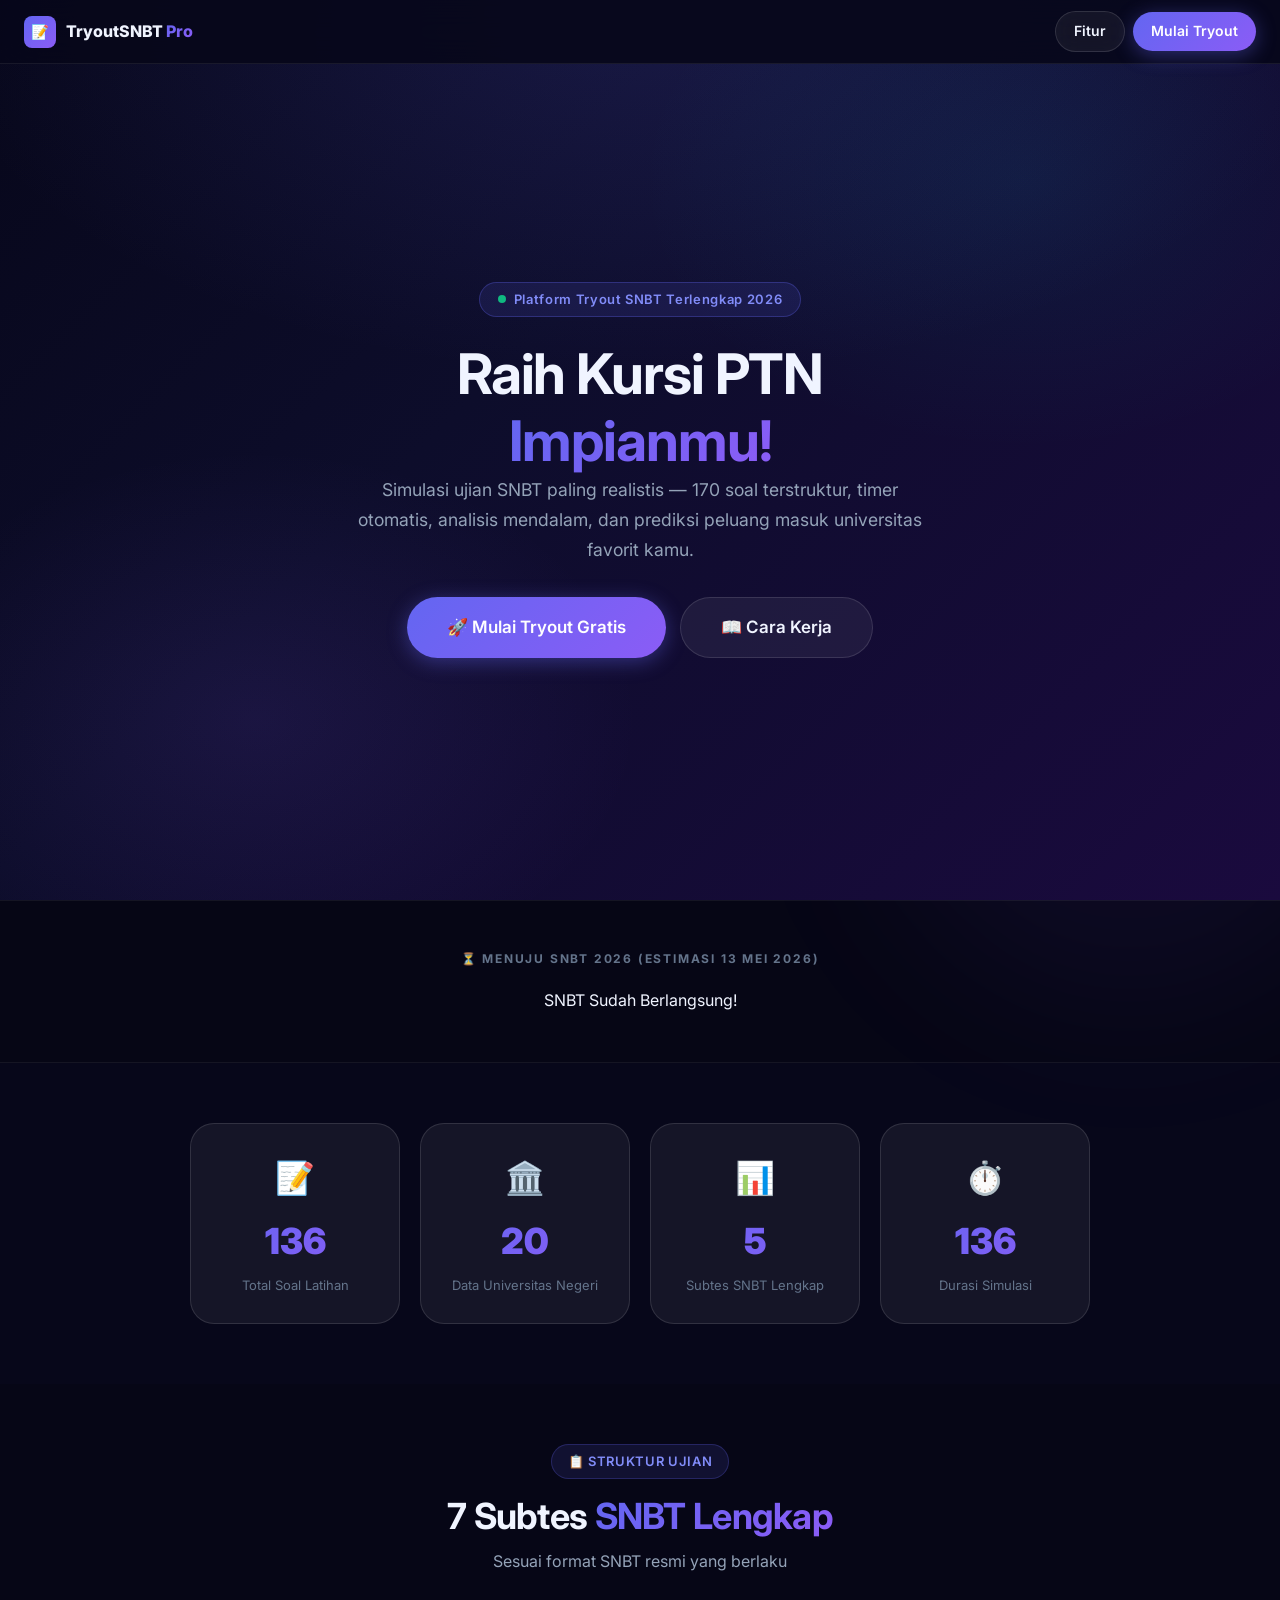
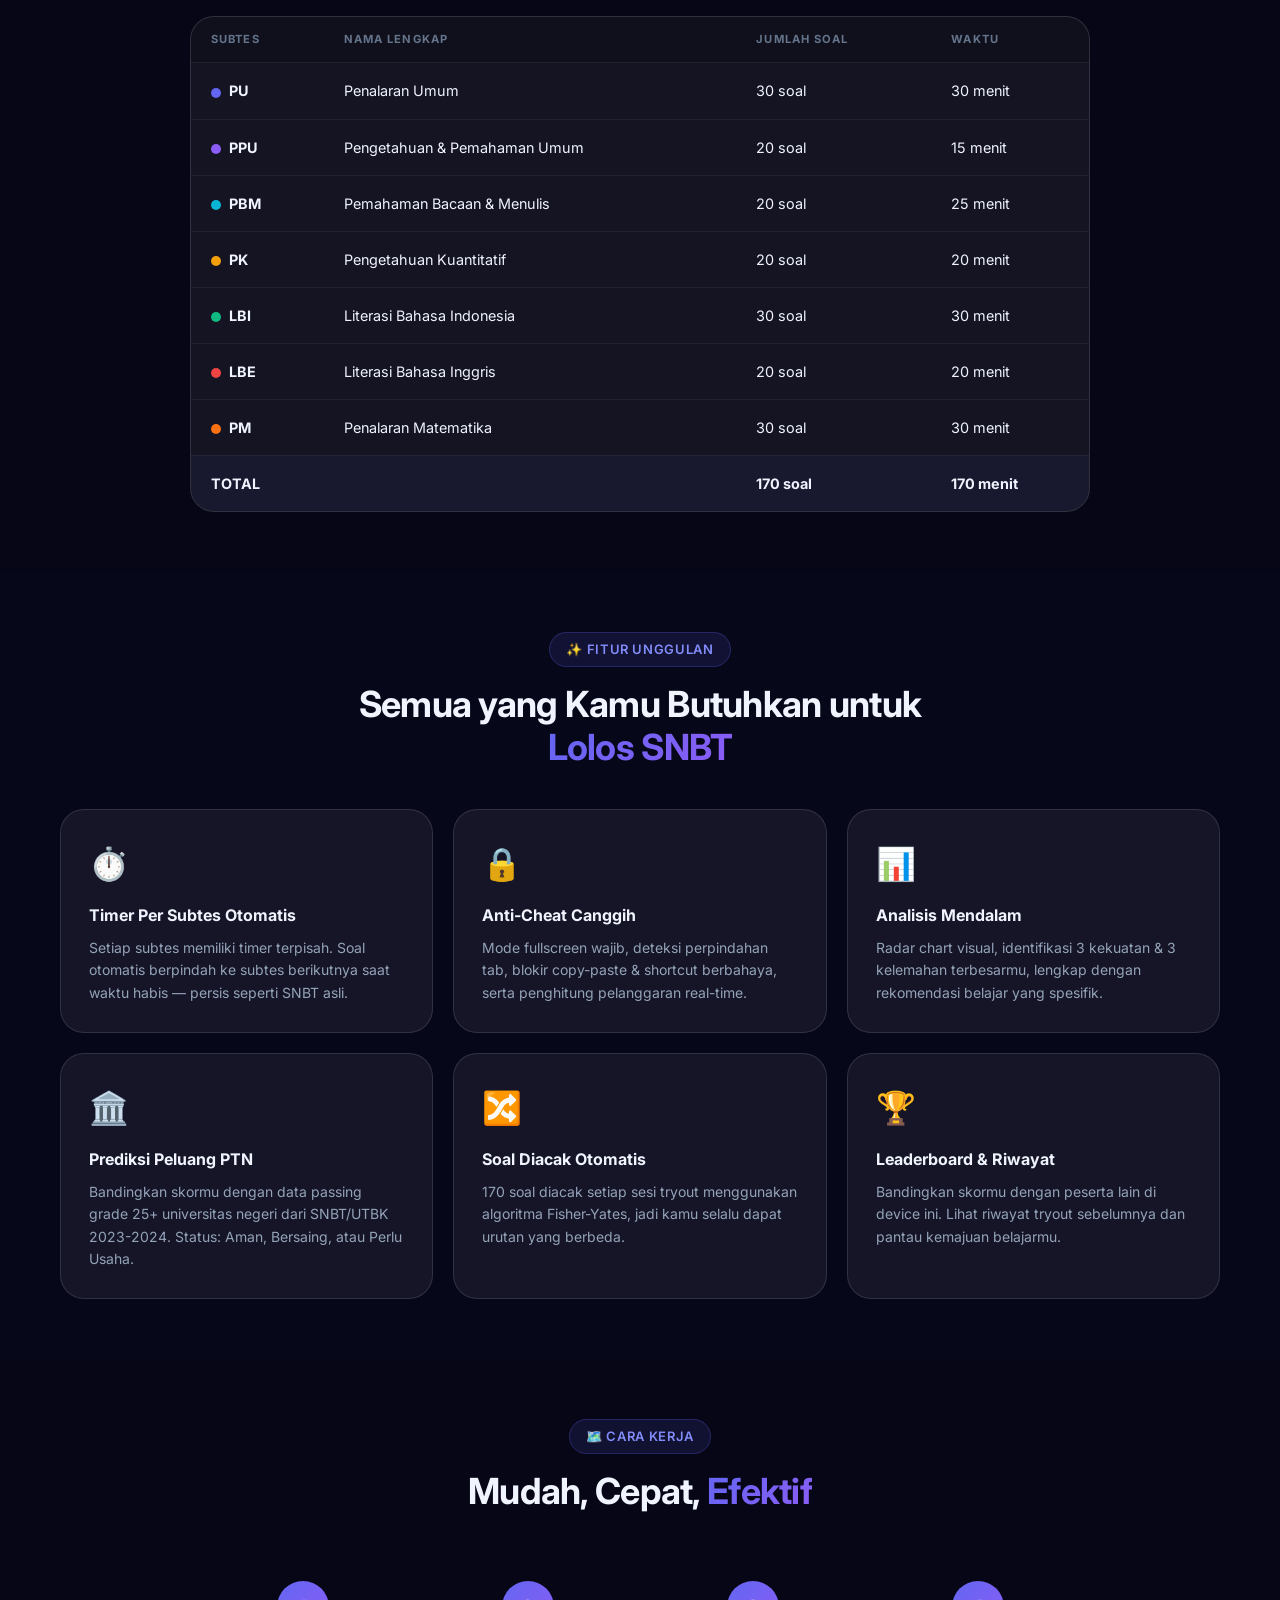
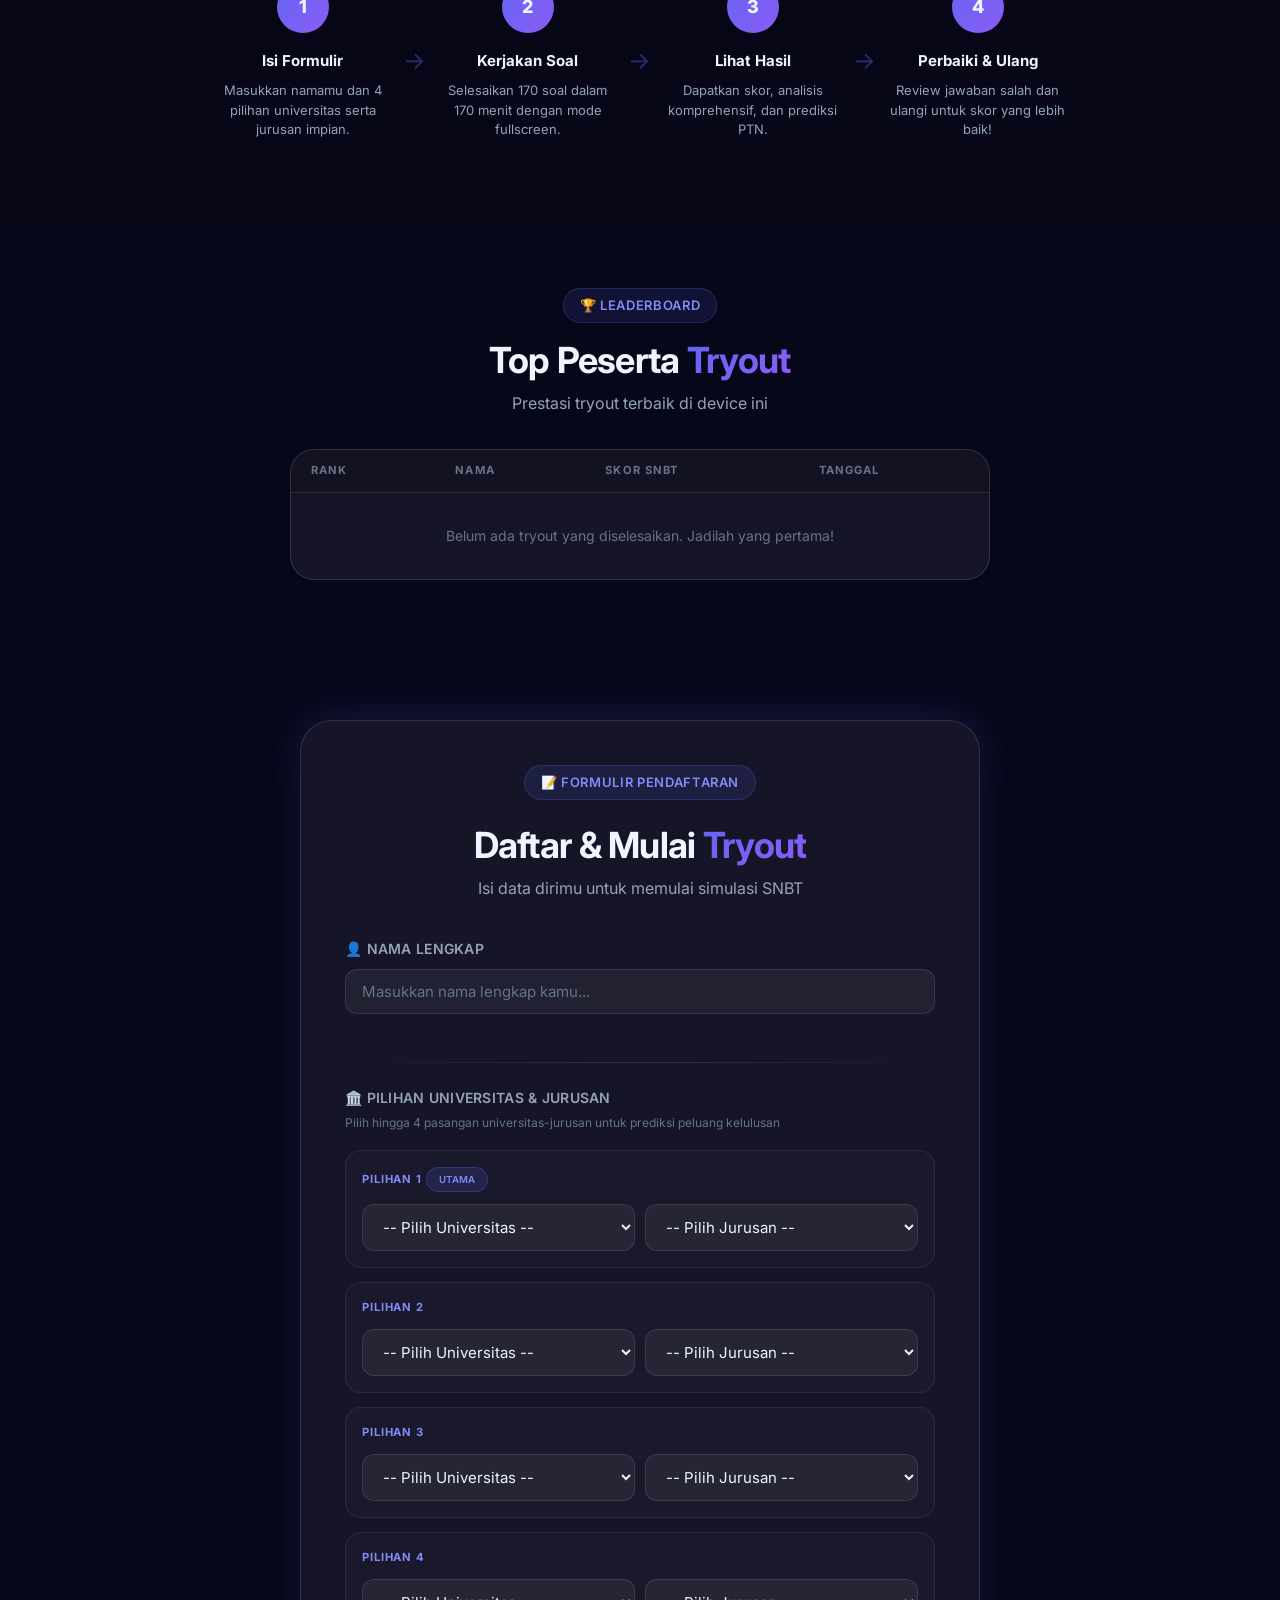
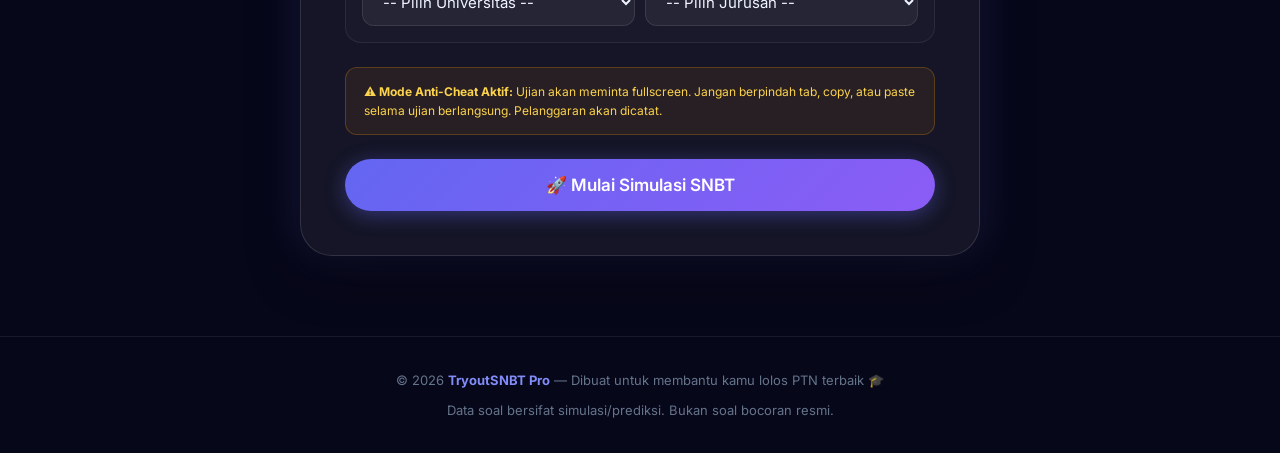
==== exam.html @ 5f1a8133 "tryout snbt lokal" ====
<!DOCTYPE html>
<html lang="id">
<head>
  <meta charset="UTF-8">
  <meta name="viewport" content="width=device-width, initial-scale=1.0">
  <title>Ujian Berlangsung — TryoutSNBT Pro</title>
  <link rel="stylesheet" href="css/style.css">
  <link rel="stylesheet" href="css/exam.css">
</head>
<body class="exam-body">

<!-- Toast -->
<div id="toast-container"></div>

<!-- Anti-Cheat Overlay -->
<div class="anticheat-overlay" id="anticheat-overlay" style="display:none;">
  <div class="anticheat-icon">🚨</div>
  <div class="anticheat-title">PERINGATAN SERIUS!</div>
  <div class="anticheat-message">
    Sistem mendeteksi <strong>pelanggaran</strong> berulang selama ujian berlangsung.<br>
    Jangan berpindah tab, keluar fullscreen, atau melakukan aktivitas mencurigakan!
  </div>
  <div class="violation-count-display" id="violation-num">0</div>
  <div style="color:var(--text-muted);font-size:0.875rem;">Pelanggaran tercatat</div>
  <button class="btn btn-danger" onclick="dismissWarning()">Saya Mengerti</button>
</div>

<!-- Finish Exam Modal -->
<div class="modal-overlay" id="finish-modal">
  <div class="modal">
    <div class="modal-header">
      <div style="font-size:3rem;margin-bottom:12px;">📋</div>
      <div class="modal-title">Konfirmasi Selesai Ujian</div>
      <p style="color:var(--text-secondary);font-size:0.9rem;">Apakah kamu yakin ingin menyelesaikan ujian ini?</p>
    </div>
    <div class="confirm-stats">
      <div class="stat-pill green">
        <div class="stat-pill-num" id="confirm-answered">0</div>
        <div class="stat-pill-label">Dijawab</div>
      </div>
      <div class="stat-pill yellow">
        <div class="stat-pill-num" id="confirm-flagged">0</div>
        <div class="stat-pill-label">Ragu-ragu</div>
      </div>
      <div class="stat-pill gray">
        <div class="stat-pill-num" id="confirm-unanswered">0</div>
        <div class="stat-pill-label">Kosong</div>
      </div>
    </div>
    <div style="padding:12px;background:rgba(245,158,11,0.08);border:1px solid rgba(245,158,11,0.2);border-radius:10px;font-size:0.8125rem;color:#fcd34d;text-align:center;margin-bottom:24px;">
      ⚠️ Soal yang belum dijawab akan dianggap salah. Pastikan kamu sudah memeriksa semua jawaban.
    </div>
    <div class="modal-footer" style="justify-content:center;gap:14px;">
      <button class="btn btn-secondary" onclick="closeFinishModal()">↩ Kembali ke Ujian</button>
      <button class="btn btn-success btn-lg" onclick="finishExam()">✅ Selesaikan Ujian</button>
    </div>
  </div>
</div>

<!-- ===== EXAM WRAPPER ===== -->
<div class="exam-wrapper">

  <!-- ===== HEADER ===== -->
  <header class="exam-header">
    <div class="exam-logo">
      <div class="logo-icon">📝</div>
      <span>SNBT Pro</span>
    </div>
    <div class="exam-divider-v"></div>
    <div class="exam-subtest-badge" id="current-subtest-badge">Memuat...</div>

    <div class="exam-participant-info">
      <span>👤</span>
      <span class="exam-participant-name" id="participant-name">Loading...</span>
    </div>

    <!-- Violations -->
    <div class="violation-badge" id="violation-badge" style="display:none;">
      🚨 Pelanggaran: <span id="violation-count">0</span>
    </div>

    <!-- Timers -->
    <div class="exam-timers">
      <div class="timer-box subtest-timer">
        <div class="timer-label">⏱ Subtes</div>
        <div class="timer-value" id="subtest-timer">--:--</div>
      </div>
      <div class="timer-box">
        <div class="timer-label">🌐 Total</div>
        <div class="timer-value" id="global-timer">--:--:--</div>
      </div>
    </div>
  </header>

  <!-- ===== SIDEBAR ===== -->
  <aside class="exam-sidebar">
    <!-- Subtest Navigation -->
    <div class="sidebar-section-title">Subtes</div>
    <div id="subtest-nav"></div>

    <div class="divider" style="margin:8px 0;"></div>

    <!-- Question Grid -->
    <div class="sidebar-section-title">Navigasi Soal</div>
    <div class="question-grid" id="question-grid"></div>

    <div class="divider" style="margin:8px 0;"></div>

    <!-- Legend -->
    <div class="sidebar-section-title">Keterangan</div>
    <div class="sidebar-legend">
      <div class="legend-item"><div class="legend-dot active"></div> Soal Aktif</div>
      <div class="legend-item"><div class="legend-dot answered"></div> Sudah Dijawab</div>
      <div class="legend-item"><div class="legend-dot flagged"></div> Ragu-ragu</div>
      <div class="legend-item"><div class="legend-dot unanswered"></div> Belum Dijawab</div>
    </div>

    <!-- Overall Progress -->
    <div class="sidebar-progress">
      <div class="sidebar-progress-label">
        <span>Progress</span>
        <span id="sidebar-progress-text">0%</span>
      </div>
      <div class="progress">
        <div class="progress-bar" id="sidebar-progress-bar" style="width:0%"></div>
      </div>
    </div>
  </aside>

  <!-- ===== MAIN CONTENT ===== -->
  <main class="exam-main" id="exam-main">
    <div class="exam-loading">
      <div class="loading-spinner"></div>
      <p style="color:var(--text-muted);">Memuat soal ujian...</p>
    </div>
  </main>

  <!-- ===== FOOTER ===== -->
  <footer class="exam-footer">
    <div class="footer-nav">
      <button class="btn btn-secondary btn-sm" onclick="prevQuestion()">← Sebelumnya</button>
    </div>

    <div class="footer-progress-info" id="footer-progress">
      Dijawab: <strong>0</strong>/0
    </div>

    <div class="footer-actions">
      <button class="btn btn-secondary btn-sm" onclick="nextQuestion()">Berikutnya →</button>
      <button class="finish-subtest-btn" onclick="advanceToNextSubtest()">⏭ Subtes Selanjutnya</button>
      <button class="btn btn-success btn-sm submit-exam-btn" onclick="showFinishModal()">🏁 Selesai</button>
    </div>
  </footer>

</div><!-- end exam-wrapper -->

<script src="js/questions.js"></script>
<script src="js/exam.js"></script>
</body>
</html>
---- css/style.css ----
/* ============================================================
   SNBT Tryout Pro — Global Design System
   Font: Inter (Google Fonts)
   Theme: Dark Mode Premium + Glassmorphism
   ============================================================ */

@import url('https://fonts.googleapis.com/css2?family=Inter:wght@300;400;500;600;700;800;900&display=swap');

/* ===== CSS Variables ===== */
:root {
  --bg-primary: #07071a;
  --bg-secondary: #0d0d2b;
  --bg-tertiary: #13133a;
  --bg-card: rgba(255, 255, 255, 0.04);
  --glass-bg: rgba(255, 255, 255, 0.06);
  --glass-border: rgba(255, 255, 255, 0.12);
  --glass-blur: 24px;

  --primary: #6366f1;
  --primary-light: #818cf8;
  --primary-dark: #4f46e5;
  --secondary: #8b5cf6;
  --accent: #06b6d4;
  --accent-warm: #f59e0b;

  --text-primary: #f0f4ff;
  --text-secondary: #94a3b8;
  --text-muted: #64748b;

  --success: #10b981;
  --warning: #f59e0b;
  --danger: #ef4444;
  --info: #3b82f6;

  --gradient-hero: linear-gradient(135deg, #07071a 0%, #0d0d2b 40%, #1a0a3e 100%);
  --gradient-primary: linear-gradient(135deg, #6366f1 0%, #8b5cf6 100%);
  --gradient-accent: linear-gradient(135deg, #06b6d4 0%, #6366f1 100%);
  --gradient-warm: linear-gradient(135deg, #f59e0b 0%, #ef4444 100%);
  --gradient-success: linear-gradient(135deg, #10b981 0%, #06b6d4 100%);

  --radius-sm: 8px;
  --radius-md: 12px;
  --radius-lg: 16px;
  --radius-xl: 24px;
  --radius-2xl: 32px;
  --radius-full: 9999px;

  --shadow-sm: 0 2px 8px rgba(0, 0, 0, 0.3);
  --shadow-md: 0 8px 32px rgba(0, 0, 0, 0.4);
  --shadow-lg: 0 16px 48px rgba(0, 0, 0, 0.5);
  --shadow-glow: 0 0 40px rgba(99, 102, 241, 0.25);
  --shadow-glow-accent: 0 0 40px rgba(6, 182, 212, 0.2);

  --transition: all 0.3s cubic-bezier(0.4, 0, 0.2, 1);
  --transition-fast: all 0.15s ease;
  --transition-slow: all 0.5s ease;

  --font: 'Inter', -apple-system, BlinkMacSystemFont, 'Segoe UI', sans-serif;
  --header-h: 72px;
}

/* ===== Reset & Base ===== */
*, *::before, *::after {
  margin: 0;
  padding: 0;
  box-sizing: border-box;
}

html {
  scroll-behavior: smooth;
  -webkit-font-smoothing: antialiased;
}

body {
  font-family: var(--font);
  background: var(--bg-primary);
  color: var(--text-primary);
  min-height: 100vh;
  line-height: 1.6;
  overflow-x: hidden;
}

a {
  color: var(--primary-light);
  text-decoration: none;
  transition: var(--transition-fast);
}
a:hover { color: var(--accent); }

img { max-width: 100%; }

/* ===== Scrollbar ===== */
::-webkit-scrollbar { width: 6px; height: 6px; }
::-webkit-scrollbar-track { background: var(--bg-secondary); }
::-webkit-scrollbar-thumb { background: var(--primary); border-radius: 3px; }
::-webkit-scrollbar-thumb:hover { background: var(--secondary); }

/* ===== Typography ===== */
h1, h2, h3, h4, h5, h6 { font-weight: 700; line-height: 1.2; letter-spacing: -0.02em; }
h1 { font-size: clamp(2rem, 5vw, 3.5rem); }
h2 { font-size: clamp(1.5rem, 3vw, 2.25rem); }
h3 { font-size: clamp(1.2rem, 2vw, 1.5rem); }
h4 { font-size: 1.125rem; }
p { line-height: 1.7; }

.gradient-text {
  background: var(--gradient-primary);
  -webkit-background-clip: text;
  -webkit-text-fill-color: transparent;
  background-clip: text;
}
.gradient-text-accent {
  background: var(--gradient-accent);
  -webkit-background-clip: text;
  -webkit-text-fill-color: transparent;
  background-clip: text;
}

/* ===== Glass Card ===== */
.glass {
  background: var(--glass-bg);
  border: 1px solid var(--glass-border);
  backdrop-filter: blur(var(--glass-blur));
  -webkit-backdrop-filter: blur(var(--glass-blur));
  border-radius: var(--radius-xl);
}

.glass-sm {
  background: var(--glass-bg);
  border: 1px solid var(--glass-border);
  backdrop-filter: blur(12px);
  -webkit-backdrop-filter: blur(12px);
  border-radius: var(--radius-md);
}

/* ===== Buttons ===== */
.btn {
  display: inline-flex;
  align-items: center;
  justify-content: center;
  gap: 8px;
  padding: 12px 28px;
  border: none;
  border-radius: var(--radius-full);
  font-family: var(--font);
  font-size: 0.9375rem;
  font-weight: 600;
  cursor: pointer;
  transition: var(--transition);
  white-space: nowrap;
  user-select: none;
  text-decoration: none;
}

.btn-primary {
  background: var(--gradient-primary);
  color: #fff;
  box-shadow: 0 4px 20px rgba(99, 102, 241, 0.4);
}
.btn-primary:hover {
  transform: translateY(-2px);
  box-shadow: 0 8px 32px rgba(99, 102, 241, 0.6);
  color: #fff;
}
.btn-primary:active { transform: translateY(0); }

.btn-secondary {
  background: var(--glass-bg);
  border: 1px solid var(--glass-border);
  color: var(--text-primary);
  backdrop-filter: blur(12px);
}
.btn-secondary:hover {
  background: rgba(255,255,255,0.1);
  border-color: var(--primary-light);
  color: var(--primary-light);
  transform: translateY(-2px);
}

.btn-accent {
  background: var(--gradient-accent);
  color: #fff;
  box-shadow: 0 4px 20px rgba(6, 182, 212, 0.35);
}
.btn-accent:hover {
  transform: translateY(-2px);
  box-shadow: 0 8px 32px rgba(6, 182, 212, 0.55);
  color: #fff;
}

.btn-danger {
  background: linear-gradient(135deg, #ef4444, #dc2626);
  color: #fff;
  box-shadow: 0 4px 20px rgba(239, 68, 68, 0.35);
}
.btn-danger:hover { transform: translateY(-2px); box-shadow: 0 8px 32px rgba(239, 68, 68, 0.55); color: #fff; }

.btn-success {
  background: var(--gradient-success);
  color: #fff;
  box-shadow: 0 4px 20px rgba(16, 185, 129, 0.35);
}
.btn-success:hover { transform: translateY(-2px); box-shadow: 0 8px 32px rgba(16, 185, 129, 0.55); color: #fff; }

.btn-lg { padding: 16px 40px; font-size: 1.0625rem; }
.btn-sm { padding: 8px 18px; font-size: 0.875rem; }
.btn-icon { width: 44px; height: 44px; padding: 0; border-radius: var(--radius-md); }

.btn:disabled {
  opacity: 0.4;
  cursor: not-allowed;
  transform: none !important;
  box-shadow: none !important;
}

/* ===== Form Elements ===== */
.form-group { display: flex; flex-direction: column; gap: 8px; }
.form-label {
  font-size: 0.875rem;
  font-weight: 600;
  color: var(--text-secondary);
  letter-spacing: 0.02em;
  text-transform: uppercase;
}
.form-control {
  background: rgba(255,255,255,0.05);
  border: 1.5px solid rgba(255,255,255,0.1);
  border-radius: var(--radius-md);
  padding: 12px 16px;
  font-family: var(--font);
  font-size: 0.9375rem;
  color: var(--text-primary);
  transition: var(--transition);
  width: 100%;
  outline: none;
}
.form-control:focus {
  border-color: var(--primary);
  background: rgba(99, 102, 241, 0.08);
  box-shadow: 0 0 0 3px rgba(99, 102, 241, 0.15);
}
.form-control::placeholder { color: var(--text-muted); }
.form-control option {
  background: #1a1a3e;
  color: var(--text-primary);
}

/* ===== Badge & Chip ===== */
.badge {
  display: inline-flex;
  align-items: center;
  gap: 5px;
  padding: 4px 12px;
  border-radius: var(--radius-full);
  font-size: 0.75rem;
  font-weight: 600;
  letter-spacing: 0.03em;
}
.badge-primary { background: rgba(99,102,241,0.15); color: var(--primary-light); border: 1px solid rgba(99,102,241,0.3); }
.badge-success { background: rgba(16,185,129,0.15); color: #34d399; border: 1px solid rgba(16,185,129,0.3); }
.badge-warning { background: rgba(245,158,11,0.15); color: #fcd34d; border: 1px solid rgba(245,158,11,0.3); }
.badge-danger { background: rgba(239,68,68,0.15); color: #f87171; border: 1px solid rgba(239,68,68,0.3); }
.badge-accent { background: rgba(6,182,212,0.15); color: #22d3ee; border: 1px solid rgba(6,182,212,0.3); }

/* ===== Progress Bar ===== */
.progress {
  width: 100%;
  height: 8px;
  background: rgba(255,255,255,0.08);
  border-radius: var(--radius-full);
  overflow: hidden;
}
.progress-bar {
  height: 100%;
  border-radius: var(--radius-full);
  background: var(--gradient-primary);
  transition: width 0.5s ease;
  position: relative;
  overflow: hidden;
}
.progress-bar::after {
  content: '';
  position: absolute;
  top: 0; left: -100%;
  width: 100%; height: 100%;
  background: linear-gradient(90deg, transparent, rgba(255,255,255,0.3), transparent);
  animation: shimmer 2s infinite;
}
@keyframes shimmer {
  0% { left: -100%; }
  100% { left: 100%; }
}

/* ===== Modal ===== */
.modal-overlay {
  position: fixed; inset: 0;
  background: rgba(0,0,0,0.8);
  backdrop-filter: blur(8px);
  z-index: 1000;
  display: flex; align-items: center; justify-content: center;
  padding: 20px;
  opacity: 0; visibility: hidden;
  transition: var(--transition);
}
.modal-overlay.active {
  opacity: 1; visibility: visible;
}
.modal {
  background: var(--bg-secondary);
  border: 1px solid var(--glass-border);
  border-radius: var(--radius-2xl);
  padding: 40px;
  max-width: 560px;
  width: 100%;
  transform: scale(0.95) translateY(20px);
  transition: var(--transition);
  box-shadow: var(--shadow-lg), var(--shadow-glow);
}
.modal-overlay.active .modal {
  transform: scale(1) translateY(0);
}
.modal-header { margin-bottom: 24px; text-align: center; }
.modal-title { font-size: 1.5rem; font-weight: 700; margin-bottom: 8px; }
.modal-body { margin-bottom: 32px; color: var(--text-secondary); }
.modal-footer { display: flex; gap: 12px; justify-content: flex-end; }

/* ===== Toast Notification ===== */
#toast-container {
  position: fixed;
  top: 20px;
  right: 20px;
  z-index: 9999;
  display: flex;
  flex-direction: column;
  gap: 10px;
  pointer-events: none;
}
.toast {
  display: flex;
  align-items: center;
  gap: 12px;
  padding: 14px 20px;
  background: var(--bg-tertiary);
  border: 1px solid var(--glass-border);
  border-radius: var(--radius-lg);
  box-shadow: var(--shadow-lg);
  backdrop-filter: blur(12px);
  font-size: 0.9rem;
  font-weight: 500;
  min-width: 280px;
  max-width: 400px;
  animation: toastIn 0.35s cubic-bezier(0.34, 1.56, 0.64, 1) forwards;
  pointer-events: auto;
}
.toast.hiding { animation: toastOut 0.3s ease forwards; }
.toast-icon { font-size: 1.2rem; flex-shrink: 0; }
.toast-warning { border-color: rgba(245,158,11,0.4); }
.toast-danger { border-color: rgba(239,68,68,0.4); }
.toast-success { border-color: rgba(16,185,129,0.4); }
.toast-info { border-color: rgba(99,102,241,0.4); }

@keyframes toastIn {
  from { opacity: 0; transform: translateX(100px); }
  to { opacity: 1; transform: translateX(0); }
}
@keyframes toastOut {
  from { opacity: 1; transform: translateX(0); }
  to { opacity: 0; transform: translateX(100px); }
}

/* ===== Grid / Layout ===== */
.container { max-width: 1200px; margin: 0 auto; padding: 0 20px; }
.grid-2 { display: grid; grid-template-columns: repeat(2, 1fr); gap: 20px; }
.grid-3 { display: grid; grid-template-columns: repeat(3, 1fr); gap: 20px; }
.grid-4 { display: grid; grid-template-columns: repeat(4, 1fr); gap: 20px; }

.flex { display: flex; }
.flex-center { display: flex; align-items: center; justify-content: center; }
.flex-between { display: flex; align-items: center; justify-content: space-between; }
.flex-col { display: flex; flex-direction: column; }
.gap-8 { gap: 8px; }
.gap-12 { gap: 12px; }
.gap-16 { gap: 16px; }
.gap-20 { gap: 20px; }
.gap-24 { gap: 24px; }

/* ===== Utility ===== */
.text-center { text-align: center; }
.text-sm { font-size: 0.875rem; }
.text-xs { font-size: 0.75rem; }
.text-lg { font-size: 1.125rem; }
.text-muted { color: var(--text-muted); }
.text-secondary { color: var(--text-secondary); }
.text-success { color: var(--success); }
.text-warning { color: var(--warning); }
.text-danger { color: var(--danger); }
.text-primary-c { color: var(--primary-light); }
.fw-500 { font-weight: 500; }
.fw-600 { font-weight: 600; }
.fw-700 { font-weight: 700; }
.mt-4 { margin-top: 4px; } .mt-8 { margin-top: 8px; } .mt-12 { margin-top: 12px; }
.mt-16 { margin-top: 16px; } .mt-24 { margin-top: 24px; } .mt-32 { margin-top: 32px; }
.mb-4 { margin-bottom: 4px; } .mb-8 { margin-bottom: 8px; } .mb-12 { margin-bottom: 12px; }
.mb-16 { margin-bottom: 16px; } .mb-24 { margin-bottom: 24px; } .mb-32 { margin-bottom: 32px; }
.hidden { display: none !important; }
.sr-only { position: absolute; width: 1px; height: 1px; padding: 0; margin: -1px; overflow: hidden; clip: rect(0,0,0,0); border: 0; }

/* ===== Particles Background ===== */
.particles-bg {
  position: fixed;
  inset: 0;
  z-index: 0;
  pointer-events: none;
  overflow: hidden;
}
.particle {
  position: absolute;
  border-radius: 50%;
  animation: float linear infinite;
  opacity: 0;
}
@keyframes float {
  0% { transform: translateY(100vh) rotate(0deg); opacity: 0; }
  10% { opacity: 1; }
  90% { opacity: 0.6; }
  100% { transform: translateY(-100px) rotate(720deg); opacity: 0; }
}

/* ===== Glow Orbs ===== */
.orb {
  position: absolute;
  border-radius: 50%;
  filter: blur(80px);
  pointer-events: none;
  animation: pulse-orb 6s ease-in-out infinite alternate;
}
@keyframes pulse-orb {
  0% { transform: scale(1); opacity: 0.25; }
  100% { transform: scale(1.2); opacity: 0.4; }
}

/* ===== Animations ===== */
@keyframes fadeInUp {
  from { opacity: 0; transform: translateY(30px); }
  to { opacity: 1; transform: translateY(0); }
}
@keyframes fadeInDown {
  from { opacity: 0; transform: translateY(-20px); }
  to { opacity: 1; transform: translateY(0); }
}
@keyframes scaleIn {
  from { opacity: 0; transform: scale(0.9); }
  to { opacity: 1; transform: scale(1); }
}
@keyframes pulse {
  0%, 100% { opacity: 1; }
  50% { opacity: 0.6; }
}
@keyframes spin {
  from { transform: rotate(0deg); }
  to { transform: rotate(360deg); }
}
@keyframes blink {
  0%, 100% { opacity: 1; }
  50% { opacity: 0; }
}
@keyframes countUp {
  from { opacity: 0; transform: translateY(10px); }
  to { opacity: 1; transform: translateY(0); }
}

.animate-fade-up { animation: fadeInUp 0.6s ease forwards; }
.animate-fade-down { animation: fadeInDown 0.5s ease forwards; }
.animate-scale { animation: scaleIn 0.4s cubic-bezier(0.34, 1.56, 0.64, 1) forwards; }

/* ===== Divider ===== */
.divider {
  height: 1px;
  background: linear-gradient(90deg, transparent, var(--glass-border), transparent);
  margin: 32px 0;
}

/* ===== Section Title ===== */
.section-tag {
  display: inline-flex;
  align-items: center;
  gap: 8px;
  padding: 6px 16px;
  border-radius: var(--radius-full);
  background: rgba(99,102,241,0.12);
  border: 1px solid rgba(99,102,241,0.25);
  font-size: 0.8125rem;
  font-weight: 600;
  color: var(--primary-light);
  letter-spacing: 0.05em;
  text-transform: uppercase;
  margin-bottom: 16px;
}

/* ===== Responsive ===== */
@media (max-width: 1024px) {
  .grid-4 { grid-template-columns: repeat(2, 1fr); }
}
@media (max-width: 768px) {
  .grid-2, .grid-3, .grid-4 { grid-template-columns: 1fr; }
  .container { padding: 0 16px; }
  .modal { padding: 24px; }
}

/* ===== Skeleton Loading ===== */
.skeleton {
  background: linear-gradient(90deg, rgba(255,255,255,0.05) 25%, rgba(255,255,255,0.1) 50%, rgba(255,255,255,0.05) 75%);
  background-size: 200%;
  animation: skeleton-shimmer 1.5s infinite;
  border-radius: var(--radius-md);
}
@keyframes skeleton-shimmer {
  0% { background-position: 200% 0; }
  100% { background-position: -200% 0; }
}

/* ===== Selection ===== */
::selection { background: rgba(99,102,241,0.3); color: #fff; }
---- css/exam.css ----
/* ============================================================
   SNBT Tryout Pro — Exam Page Styles
   CBT Interface: Header + Sidebar + Main + Footer
   ============================================================ */

/* ===== Exam Layout ===== */
body.exam-body {
  overflow: hidden;
  background: #070714;
  user-select: none;
  -webkit-user-select: none;
}

.exam-wrapper {
  display: grid;
  grid-template-rows: 68px 1fr 72px;
  grid-template-columns: 280px 1fr;
  height: 100vh;
  background: #070714;
}

/* ===== Exam Header ===== */
.exam-header {
  grid-column: 1 / -1;
  grid-row: 1;
  display: flex;
  align-items: center;
  padding: 0 20px;
  background: rgba(10, 10, 30, 0.98);
  border-bottom: 1px solid rgba(255,255,255,0.08);
  gap: 16px;
  z-index: 100;
}

.exam-logo {
  display: flex;
  align-items: center;
  gap: 10px;
  font-size: 1rem;
  font-weight: 700;
  color: var(--primary-light);
  flex-shrink: 0;
}

.exam-logo .logo-icon {
  width: 34px;
  height: 34px;
  background: var(--gradient-primary);
  border-radius: 8px;
  display: flex;
  align-items: center;
  justify-content: center;
  font-size: 1rem;
}

.exam-divider-v {
  width: 1px;
  height: 36px;
  background: rgba(255,255,255,0.1);
  flex-shrink: 0;
}

.exam-subtest-badge {
  padding: 6px 16px;
  border-radius: 20px;
  font-size: 0.8125rem;
  font-weight: 700;
  letter-spacing: 0.04em;
  text-transform: uppercase;
  background: rgba(99,102,241,0.15);
  border: 1.5px solid rgba(99,102,241,0.4);
  color: var(--primary-light);
  transition: var(--transition);
  white-space: nowrap;
}

.exam-participant-info {
  flex: 1;
  display: flex;
  align-items: center;
  gap: 8px;
  font-size: 0.875rem;
  color: var(--text-secondary);
  min-width: 0;
}

.exam-participant-name {
  font-weight: 600;
  color: var(--text-primary);
  overflow: hidden;
  text-overflow: ellipsis;
  white-space: nowrap;
}

.exam-timers {
  display: flex;
  align-items: center;
  gap: 12px;
  flex-shrink: 0;
}

.timer-box {
  display: flex;
  flex-direction: column;
  align-items: center;
  background: rgba(255,255,255,0.05);
  border: 1px solid rgba(255,255,255,0.1);
  border-radius: 10px;
  padding: 6px 14px;
  min-width: 90px;
}

.timer-label {
  font-size: 0.65rem;
  font-weight: 600;
  text-transform: uppercase;
  letter-spacing: 0.06em;
  color: var(--text-muted);
}

.timer-value {
  font-size: 1.125rem;
  font-weight: 800;
  font-variant-numeric: tabular-nums;
  letter-spacing: 0.02em;
  color: #fff;
  font-family: 'Courier New', monospace;
}

.timer-value.warning { color: var(--warning) !important; animation: pulse 1s infinite; }
.timer-value.danger { color: var(--danger) !important; animation: pulse 0.5s infinite; }

.timer-box.subtest-timer {
  border-color: rgba(99,102,241,0.4);
  background: rgba(99,102,241,0.1);
}

/* Violation Badge */
.violation-badge {
  display: flex;
  align-items: center;
  gap: 6px;
  padding: 5px 12px;
  border-radius: 20px;
  background: rgba(239,68,68,0.1);
  border: 1px solid rgba(239,68,68,0.3);
  font-size: 0.75rem;
  font-weight: 600;
  color: #f87171;
  cursor: default;
}

/* ===== Sidebar: Question Navigation ===== */
.exam-sidebar {
  grid-column: 1;
  grid-row: 2;
  background: rgba(10,10,25,0.95);
  border-right: 1px solid rgba(255,255,255,0.07);
  overflow-y: auto;
  padding: 16px;
  display: flex;
  flex-direction: column;
  gap: 16px;
}

.sidebar-section-title {
  font-size: 0.7rem;
  font-weight: 700;
  text-transform: uppercase;
  letter-spacing: 0.1em;
  color: var(--text-muted);
  padding: 0 4px;
}

.question-grid {
  display: grid;
  grid-template-columns: repeat(5, 1fr);
  gap: 6px;
}

.q-num-btn {
  aspect-ratio: 1;
  border: 1.5px solid rgba(255,255,255,0.12);
  border-radius: 8px;
  background: rgba(255,255,255,0.03);
  color: var(--text-secondary);
  font-size: 0.75rem;
  font-weight: 600;
  cursor: pointer;
  transition: var(--transition-fast);
  display: flex;
  align-items: center;
  justify-content: center;
  font-family: var(--font);
}

.q-num-btn:hover { border-color: var(--primary); color: var(--primary-light); background: rgba(99,102,241,0.1); }
.q-num-btn.answered { background: rgba(16,185,129,0.15); border-color: rgba(16,185,129,0.5); color: #34d399; }
.q-num-btn.flagged { background: rgba(245,158,11,0.15); border-color: rgba(245,158,11,0.5); color: #fcd34d; }
.q-num-btn.active { background: rgba(99,102,241,0.25); border-color: var(--primary); color: #fff; box-shadow: 0 0 12px rgba(99,102,241,0.3); }
.q-num-btn.flagged.answered { background: rgba(245,158,11,0.15); border-color: rgba(245,158,11,0.6); }

/* Sidebar Legend */
.sidebar-legend {
  display: flex;
  flex-direction: column;
  gap: 6px;
}

.legend-item {
  display: flex;
  align-items: center;
  gap: 8px;
  font-size: 0.75rem;
  color: var(--text-secondary);
}

.legend-dot {
  width: 12px;
  height: 12px;
  border-radius: 3px;
  border: 1.5px solid;
  flex-shrink: 0;
}

.legend-dot.unanswered { background: rgba(255,255,255,0.03); border-color: rgba(255,255,255,0.2); }
.legend-dot.answered { background: rgba(16,185,129,0.2); border-color: rgba(16,185,129,0.5); }
.legend-dot.flagged { background: rgba(245,158,11,0.2); border-color: rgba(245,158,11,0.5); }
.legend-dot.active { background: rgba(99,102,241,0.3); border-color: var(--primary); }

/* Subtest Nav */
.subtest-nav-item {
  display: flex;
  align-items: center;
  gap: 10px;
  padding: 10px 12px;
  border-radius: 10px;
  cursor: pointer;
  transition: var(--transition-fast);
  border: 1px solid transparent;
}

.subtest-nav-item:hover { background: rgba(255,255,255,0.05); border-color: rgba(255,255,255,0.08); }
.subtest-nav-item.active { background: rgba(99,102,241,0.12); border-color: rgba(99,102,241,0.3); }
.subtest-nav-item.completed { opacity: 0.6; }

.subtest-nav-dot {
  width: 10px;
  height: 10px;
  border-radius: 50%;
  flex-shrink: 0;
}

.subtest-nav-info { flex: 1; min-width: 0; }
.subtest-nav-name { font-size: 0.75rem; font-weight: 600; color: var(--text-primary); white-space: nowrap; overflow: hidden; text-overflow: ellipsis; }
.subtest-nav-count { font-size: 0.65rem; color: var(--text-muted); }

/* Progress bar in sidebar */
.sidebar-progress { margin-top: auto; }
.sidebar-progress-label { font-size: 0.7rem; color: var(--text-muted); margin-bottom: 6px; display: flex; justify-content: space-between; }
.sidebar-progress .progress { height: 5px; }

/* ===== Main Content ===== */
.exam-main {
  grid-column: 2;
  grid-row: 2;
  overflow-y: auto;
  padding: 24px 32px;
  background: #070714;
}

.question-container {
  max-width: 800px;
  margin: 0 auto;
  animation: fadeInUp 0.3s ease;
}

/* Passage Block */
.passage-block {
  background: rgba(255,255,255,0.04);
  border: 1px solid rgba(255,255,255,0.1);
  border-left: 3px solid var(--primary);
  border-radius: 12px;
  padding: 20px 24px;
  margin-bottom: 24px;
  font-size: 0.9375rem;
  line-height: 1.8;
  color: var(--text-secondary);
  max-height: 280px;
  overflow-y: auto;
}

.passage-label {
  font-size: 0.7rem;
  font-weight: 700;
  text-transform: uppercase;
  letter-spacing: 0.1em;
  color: var(--primary-light);
  margin-bottom: 10px;
}

/* Question Header */
.question-header {
  display: flex;
  align-items: flex-start;
  gap: 12px;
  margin-bottom: 20px;
}

.question-number-badge {
  background: var(--gradient-primary);
  color: #fff;
  font-size: 0.75rem;
  font-weight: 700;
  padding: 4px 12px;
  border-radius: 20px;
  flex-shrink: 0;
  margin-top: 3px;
}

.question-text {
  font-size: 1rem;
  line-height: 1.7;
  color: var(--text-primary);
  flex: 1;
  white-space: pre-line;
}

/* Options */
.options-list {
  display: flex;
  flex-direction: column;
  gap: 10px;
  margin-bottom: 20px;
}

.option-btn {
  display: flex;
  align-items: flex-start;
  gap: 14px;
  padding: 14px 18px;
  border: 1.5px solid rgba(255,255,255,0.1);
  border-radius: 12px;
  background: rgba(255,255,255,0.03);
  cursor: pointer;
  transition: var(--transition-fast);
  text-align: left;
  width: 100%;
  font-family: var(--font);
  font-size: 0.9375rem;
  color: var(--text-primary);
  line-height: 1.5;
}

.option-btn:hover {
  border-color: var(--primary-light);
  background: rgba(99,102,241,0.08);
  transform: translateX(2px);
}

.option-btn.selected {
  border-color: var(--primary);
  background: rgba(99,102,241,0.15);
  color: #fff;
}

.option-btn.selected .option-label {
  background: var(--primary);
  color: #fff;
  border-color: var(--primary);
}

.option-label {
  min-width: 28px;
  height: 28px;
  border-radius: 50%;
  background: rgba(255,255,255,0.06);
  border: 1.5px solid rgba(255,255,255,0.15);
  display: flex;
  align-items: center;
  justify-content: center;
  font-size: 0.8125rem;
  font-weight: 700;
  flex-shrink: 0;
  transition: var(--transition-fast);
}

.option-text { flex: 1; padding-top: 3px; }

/* Question Actions */
.question-actions {
  display: flex;
  align-items: center;
  gap: 10px;
  margin-top: 4px;
}

.flag-btn {
  display: flex;
  align-items: center;
  gap: 6px;
  padding: 8px 16px;
  border: 1.5px solid rgba(245,158,11,0.3);
  border-radius: 8px;
  background: rgba(245,158,11,0.05);
  color: #fcd34d;
  font-size: 0.8125rem;
  font-weight: 600;
  cursor: pointer;
  transition: var(--transition-fast);
  font-family: var(--font);
}

.flag-btn:hover { background: rgba(245,158,11,0.12); border-color: rgba(245,158,11,0.5); }
.flag-btn.active { background: rgba(245,158,11,0.2); border-color: rgba(245,158,11,0.7); }

.clear-btn {
  padding: 8px 16px;
  border: 1.5px solid rgba(255,255,255,0.1);
  border-radius: 8px;
  background: transparent;
  color: var(--text-muted);
  font-size: 0.8125rem;
  cursor: pointer;
  transition: var(--transition-fast);
  font-family: var(--font);
}

.clear-btn:hover { color: var(--danger); border-color: rgba(239,68,68,0.3); }

/* ===== Exam Footer ===== */
.exam-footer {
  grid-column: 1 / -1;
  grid-row: 3;
  display: flex;
  align-items: center;
  justify-content: space-between;
  padding: 0 24px;
  background: rgba(10,10,25,0.98);
  border-top: 1px solid rgba(255,255,255,0.08);
  gap: 16px;
}

.footer-nav {
  display: flex;
  align-items: center;
  gap: 10px;
}

.footer-progress-info {
  flex: 1;
  text-align: center;
  font-size: 0.875rem;
  color: var(--text-secondary);
}

.footer-progress-info strong {
  color: var(--text-primary);
  font-weight: 700;
}

.footer-actions {
  display: flex;
  align-items: center;
  gap: 10px;
}

/* Finish modal */
.finish-subtest-btn {
  background: rgba(16,185,129,0.1);
  border: 1.5px solid rgba(16,185,129,0.4);
  color: #34d399;
  padding: 10px 20px;
  border-radius: 10px;
  font-size: 0.875rem;
  font-weight: 600;
  cursor: pointer;
  transition: var(--transition-fast);
  font-family: var(--font);
}

.finish-subtest-btn:hover { background: rgba(16,185,129,0.2); border-color: rgba(16,185,129,0.7); }

.submit-exam-btn {
  padding: 10px 20px;
  border-radius: 10px;
  font-size: 0.875rem;
}

/* ===== Anti-Cheat Overlay ===== */
.anticheat-overlay {
  position: fixed;
  inset: 0;
  background: rgba(0,0,0,0.97);
  z-index: 9999;
  display: flex;
  align-items: center;
  justify-content: center;
  flex-direction: column;
  gap: 20px;
  text-align: center;
  animation: fadeInDown 0.3s ease;
}

.anticheat-icon { font-size: 4rem; animation: pulse 1.5s infinite; }

.anticheat-title {
  font-size: 1.75rem;
  font-weight: 800;
  color: var(--danger);
  margin-bottom: 8px;
}

.anticheat-message {
  font-size: 1rem;
  color: var(--text-secondary);
  max-width: 480px;
  line-height: 1.6;
}

.violation-count-display {
  font-size: 3rem;
  font-weight: 900;
  color: var(--danger);
  font-variant-numeric: tabular-nums;
}

/* ===== Loading Screen ===== */
.exam-loading {
  display: flex;
  flex-direction: column;
  align-items: center;
  justify-content: center;
  min-height: 100vh;
  gap: 24px;
}

.loading-spinner {
  width: 52px;
  height: 52px;
  border: 4px solid rgba(99,102,241,0.2);
  border-top-color: var(--primary);
  border-radius: 50%;
  animation: spin 0.8s linear infinite;
}

/* ===== Subtest Transition Screen ===== */
.subtest-transition {
  display: flex;
  flex-direction: column;
  align-items: center;
  justify-content: center;
  min-height: calc(100vh - 140px);
  gap: 20px;
  text-align: center;
  animation: scaleIn 0.5s cubic-bezier(0.34, 1.56, 0.64, 1);
}

.subtest-transition-icon {
  width: 80px;
  height: 80px;
  border-radius: 20px;
  display: flex;
  align-items: center;
  justify-content: center;
  font-size: 2.5rem;
  margin-bottom: 8px;
}

.subtest-transition h2 { font-size: 2rem; }
.subtest-transition p { color: var(--text-secondary); max-width: 400px; }
.subtest-countdown { font-size: 4rem; font-weight: 900; color: var(--primary-light); }

/* ===== Confirm Finish Modal ===== */
.confirm-stats {
  display: grid;
  grid-template-columns: repeat(3, 1fr);
  gap: 12px;
  margin: 20px 0;
}

.stat-pill {
  padding: 14px;
  border-radius: 12px;
  text-align: center;
}

.stat-pill.green { background: rgba(16,185,129,0.1); border: 1px solid rgba(16,185,129,0.3); }
.stat-pill.yellow { background: rgba(245,158,11,0.1); border: 1px solid rgba(245,158,11,0.3); }
.stat-pill.gray { background: rgba(255,255,255,0.05); border: 1px solid rgba(255,255,255,0.15); }

.stat-pill-num { font-size: 1.75rem; font-weight: 800; }
.stat-pill-label { font-size: 0.7rem; color: var(--text-muted); text-transform: uppercase; letter-spacing: 0.06em; }
.stat-pill.green .stat-pill-num { color: #34d399; }
.stat-pill.yellow .stat-pill-num { color: #fcd34d; }
.stat-pill.gray .stat-pill-num { color: var(--text-secondary); }

/* ===== Responsive ===== */
@media (max-width: 900px) {
  .exam-wrapper {
    grid-template-columns: 240px 1fr;
  }
}

@media (max-width: 768px) {
  .exam-wrapper {
    grid-template-columns: 1fr;
    grid-template-rows: 60px 1fr auto 70px;
  }

  .exam-sidebar {
    grid-column: 1;
    grid-row: 3;
    height: auto;
    max-height: 220px;
    border-right: none;
    border-top: 1px solid rgba(255,255,255,0.07);
  }

  .exam-main {
    grid-column: 1;
    grid-row: 2;
    padding: 16px;
  }

  .exam-footer {
    grid-column: 1;
    grid-row: 4;
  }

  .timer-label { display: none; }
  .timer-box { min-width: 70px; }
  .exam-participant-info { display: none; }
}
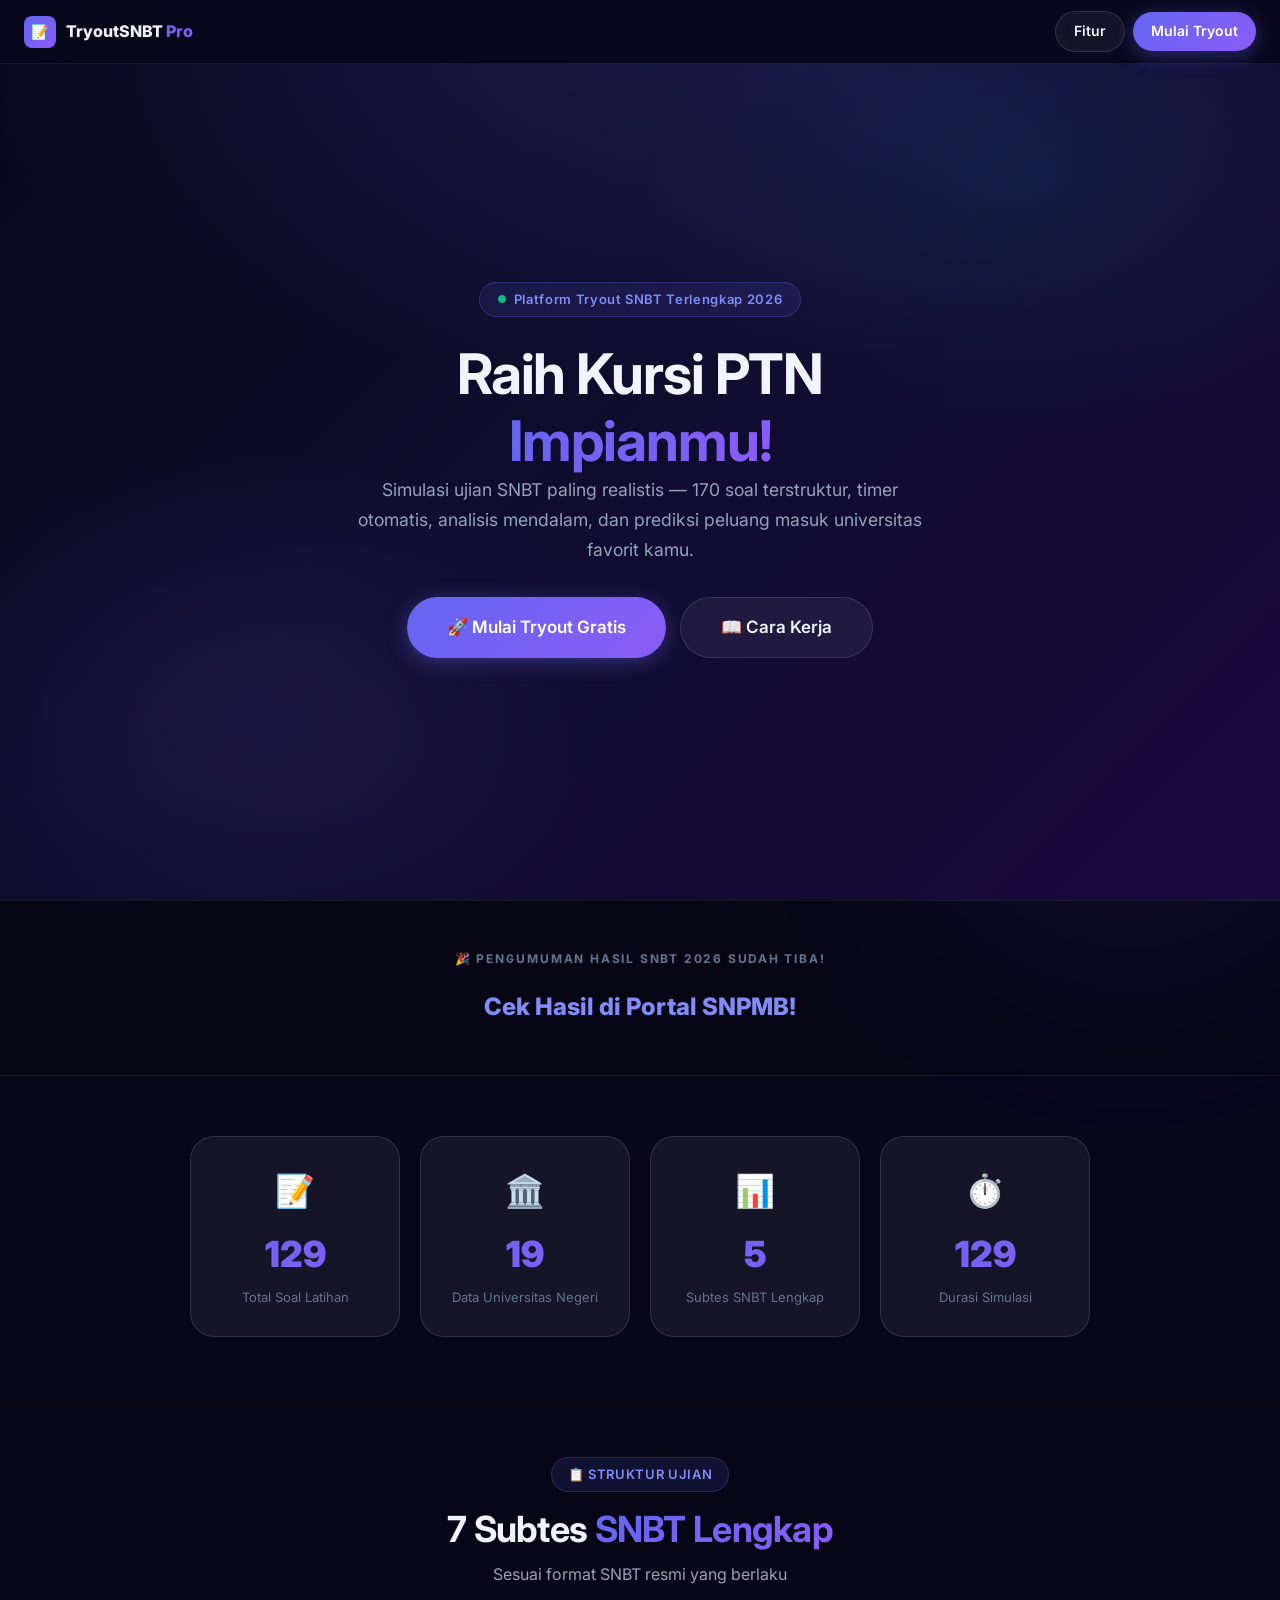
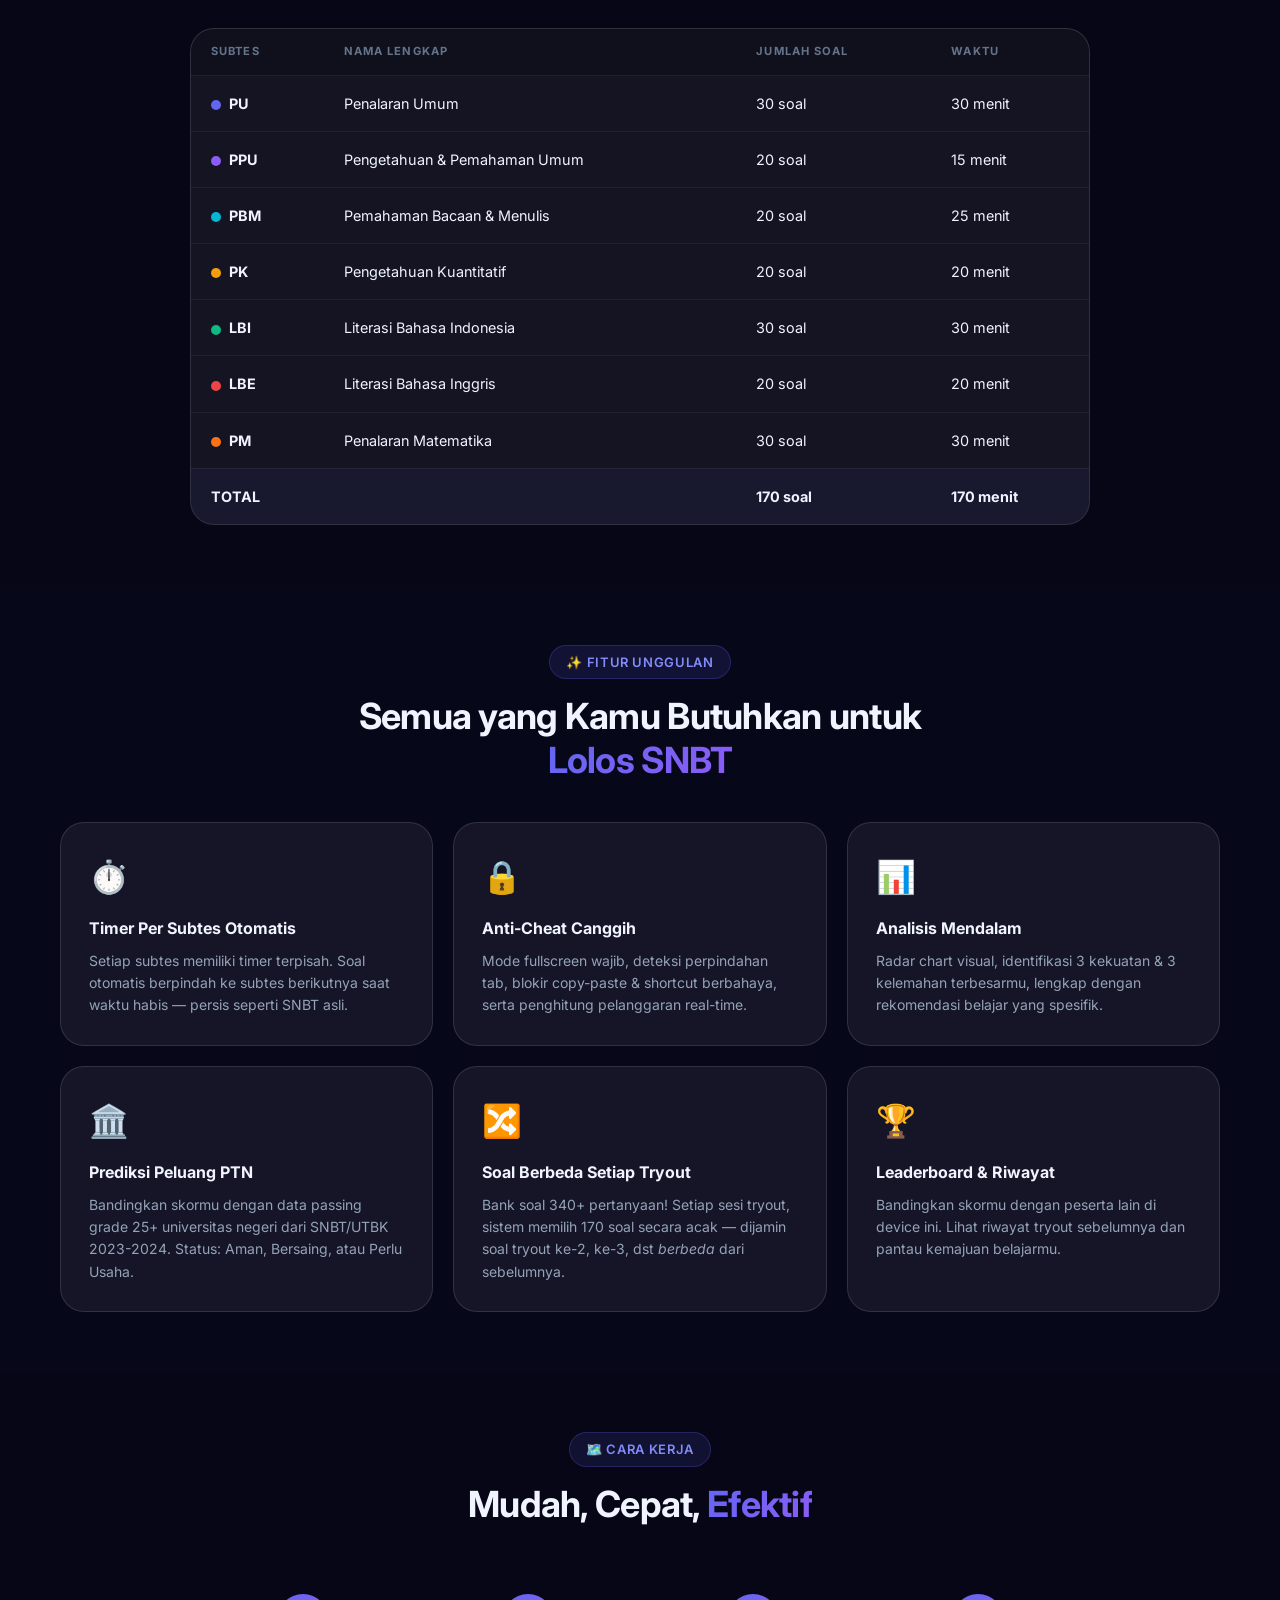
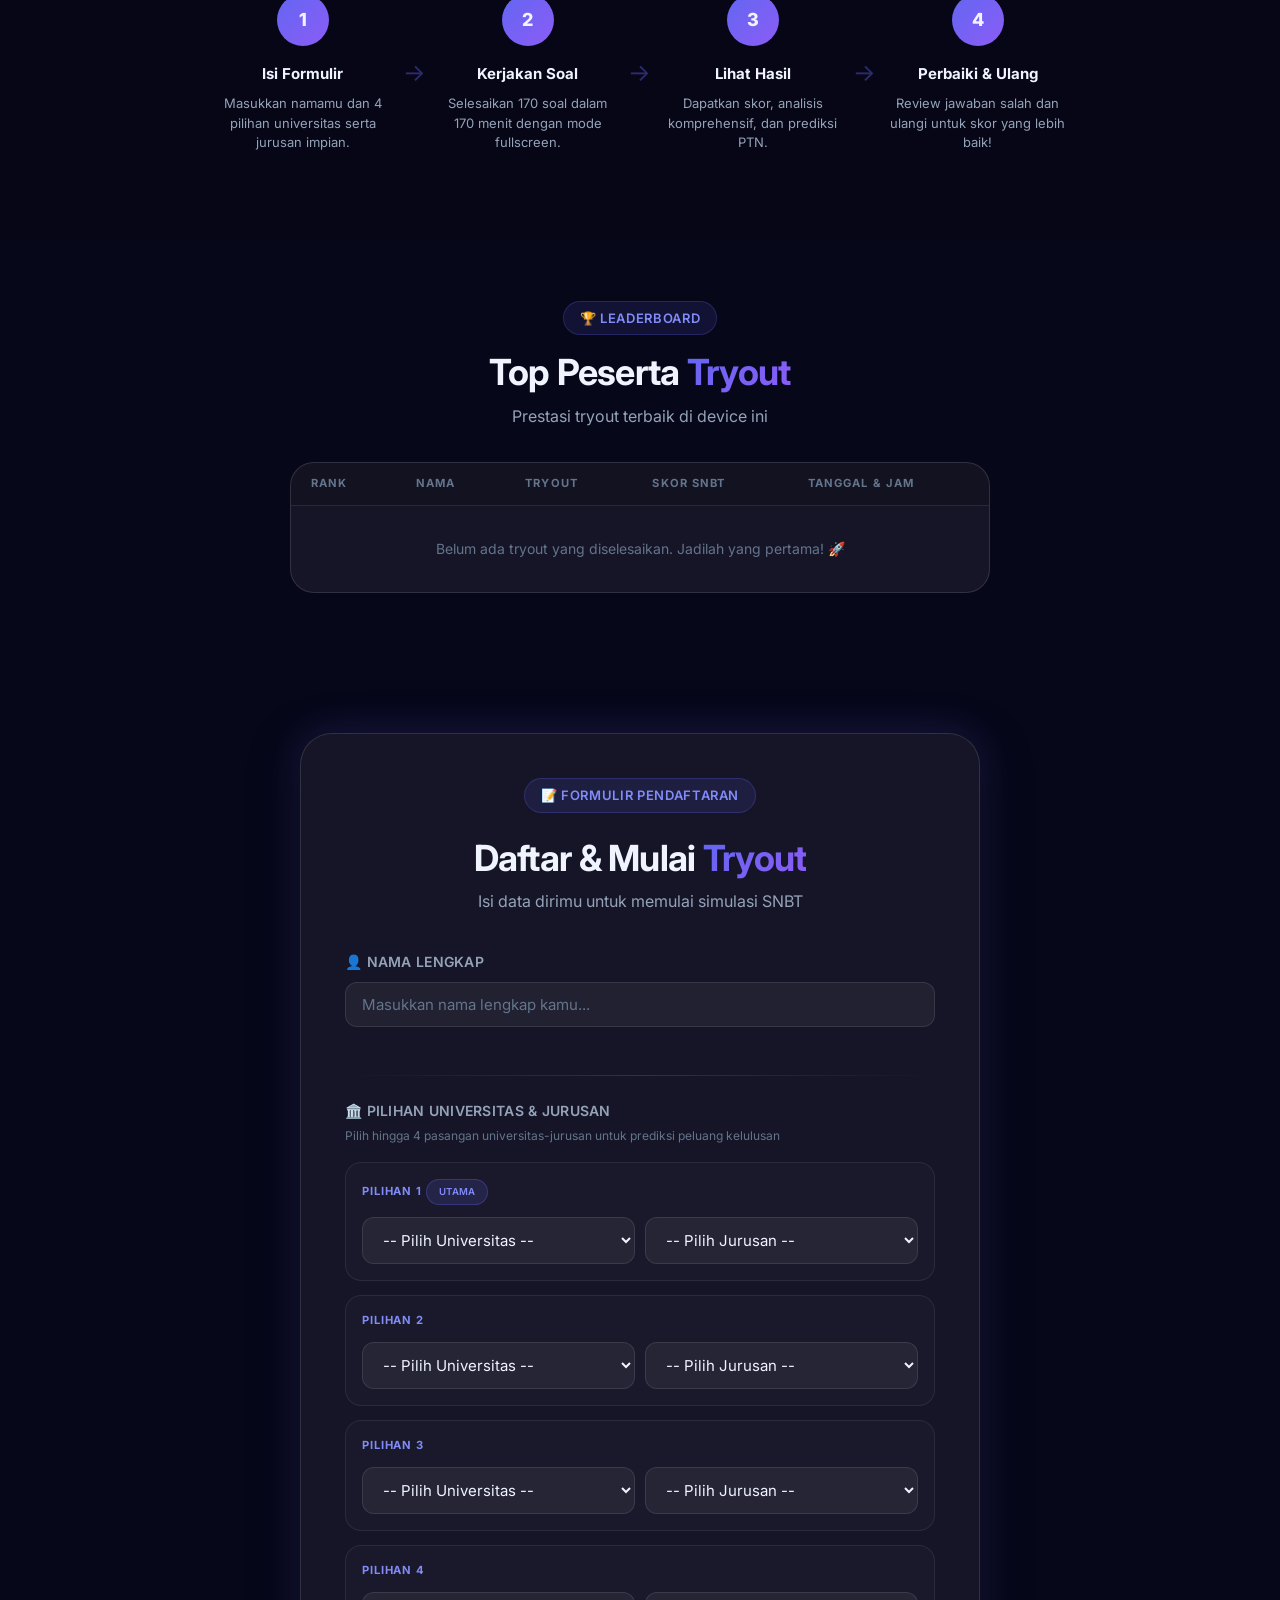
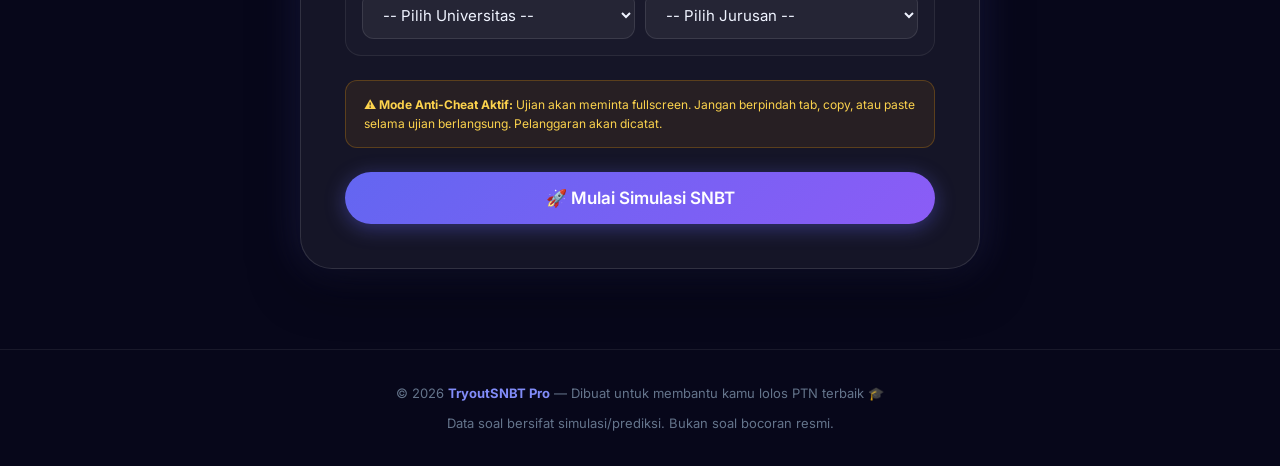
==== commit f2b49cdb: "tambahkan soal ujian" ====
--- a/exam.html
+++ b/exam.html
@@ -155,6 +155,7 @@
 </div><!-- end exam-wrapper -->
 
 <script src="js/questions.js"></script>
+<script src="js/questions_extra.js"></script>
 <script src="js/exam.js"></script>
 </body>
 </html>
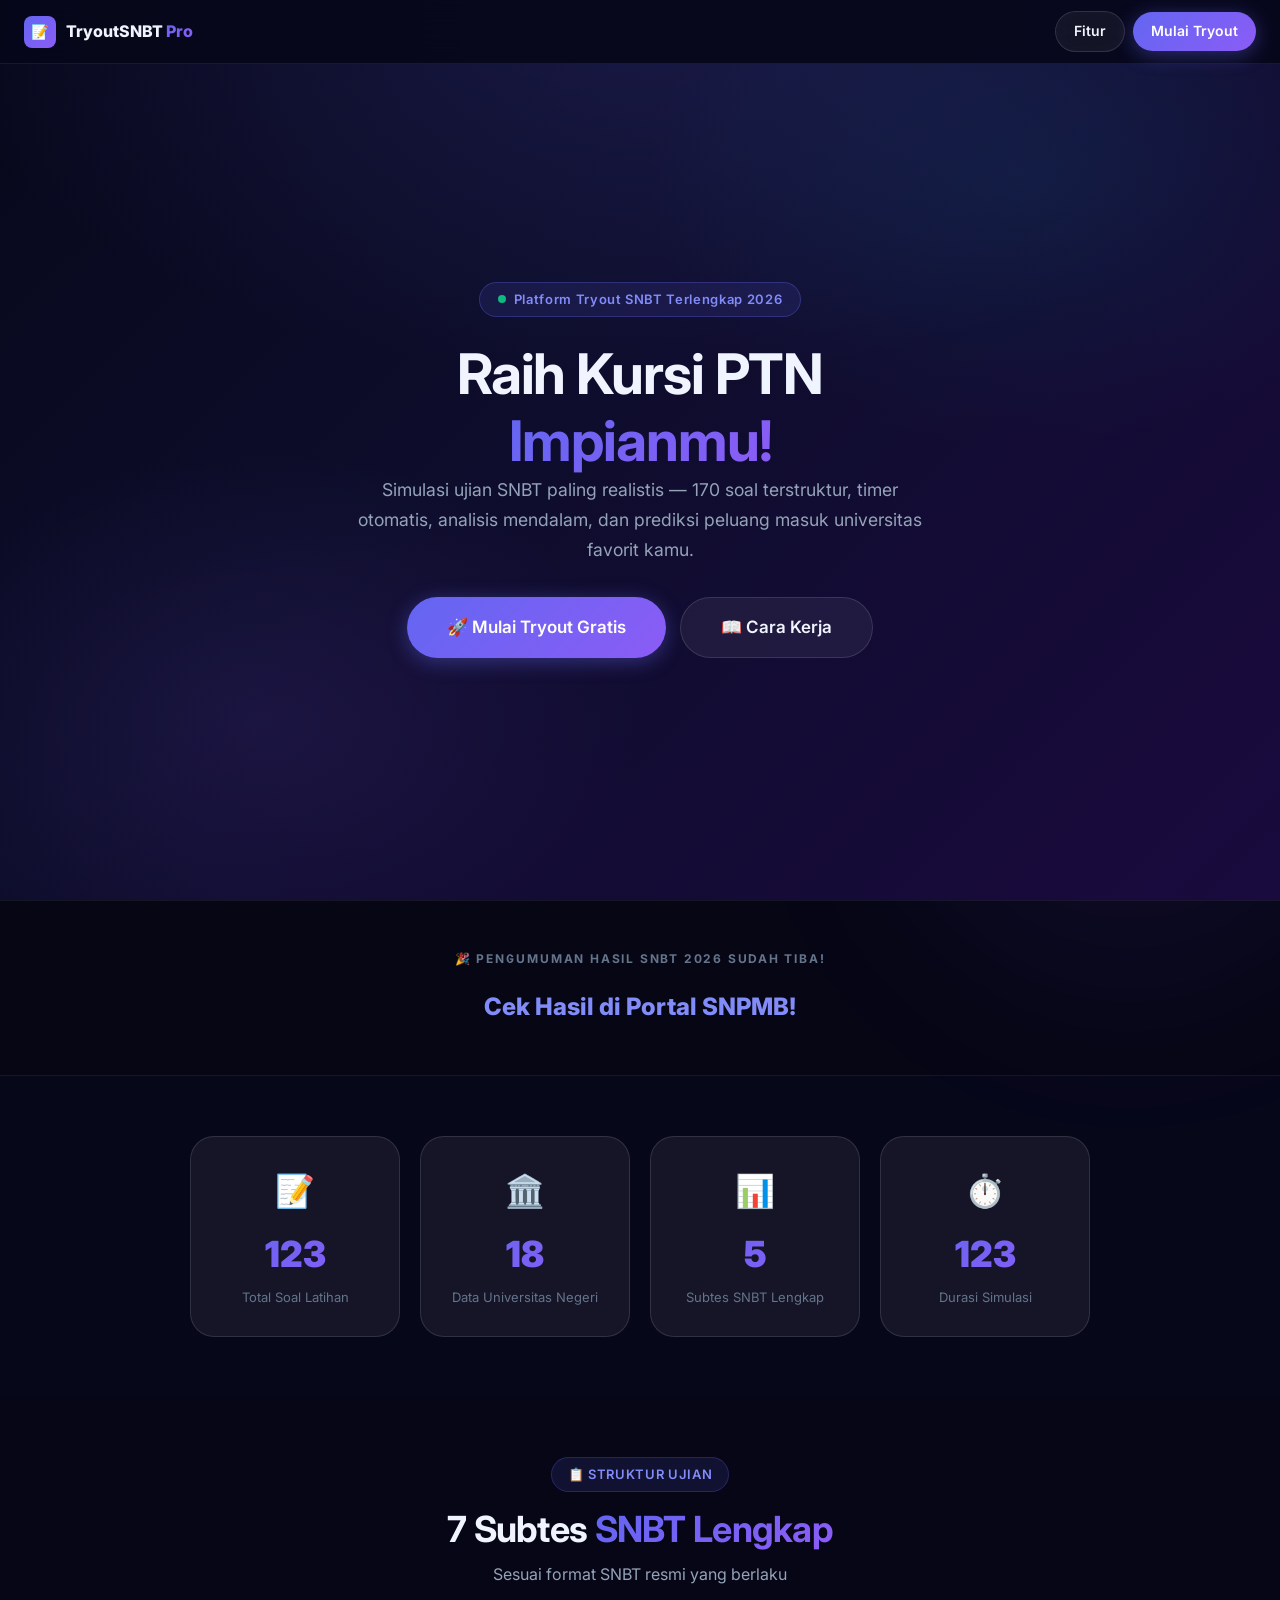
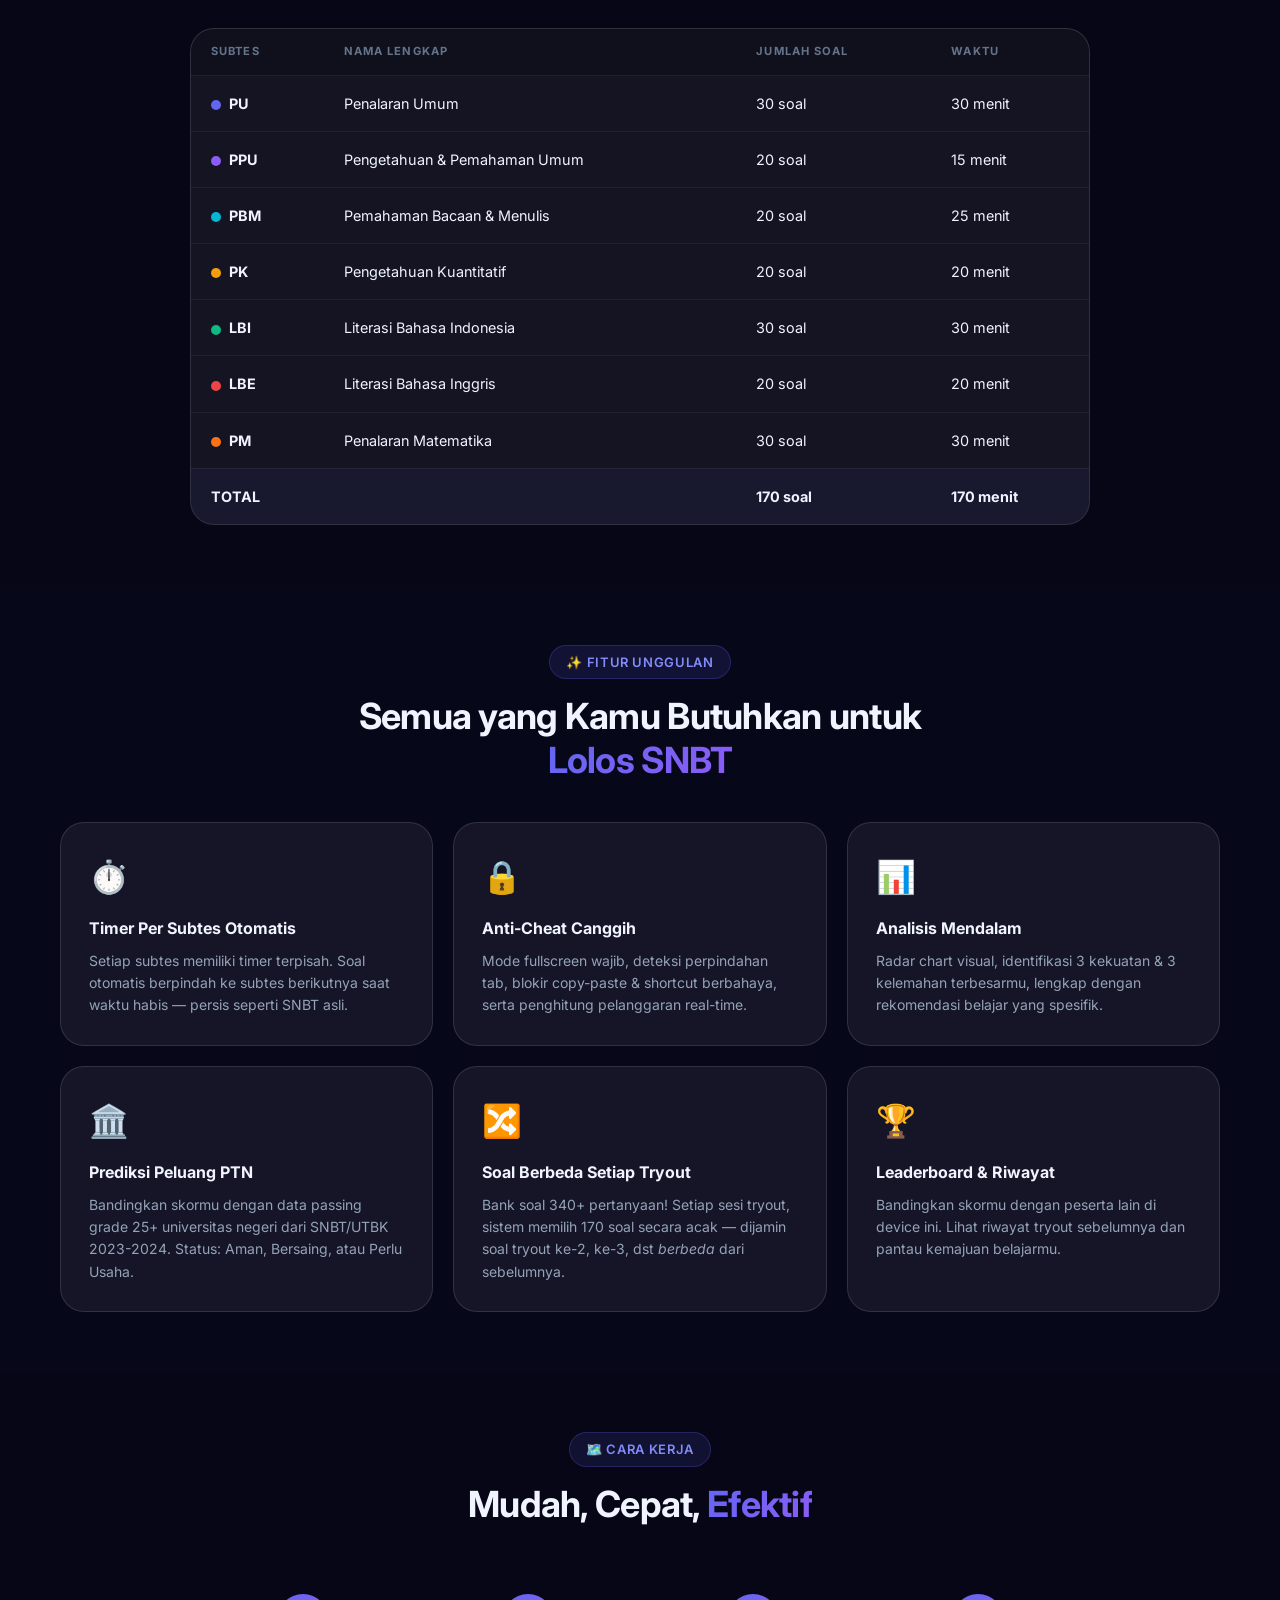
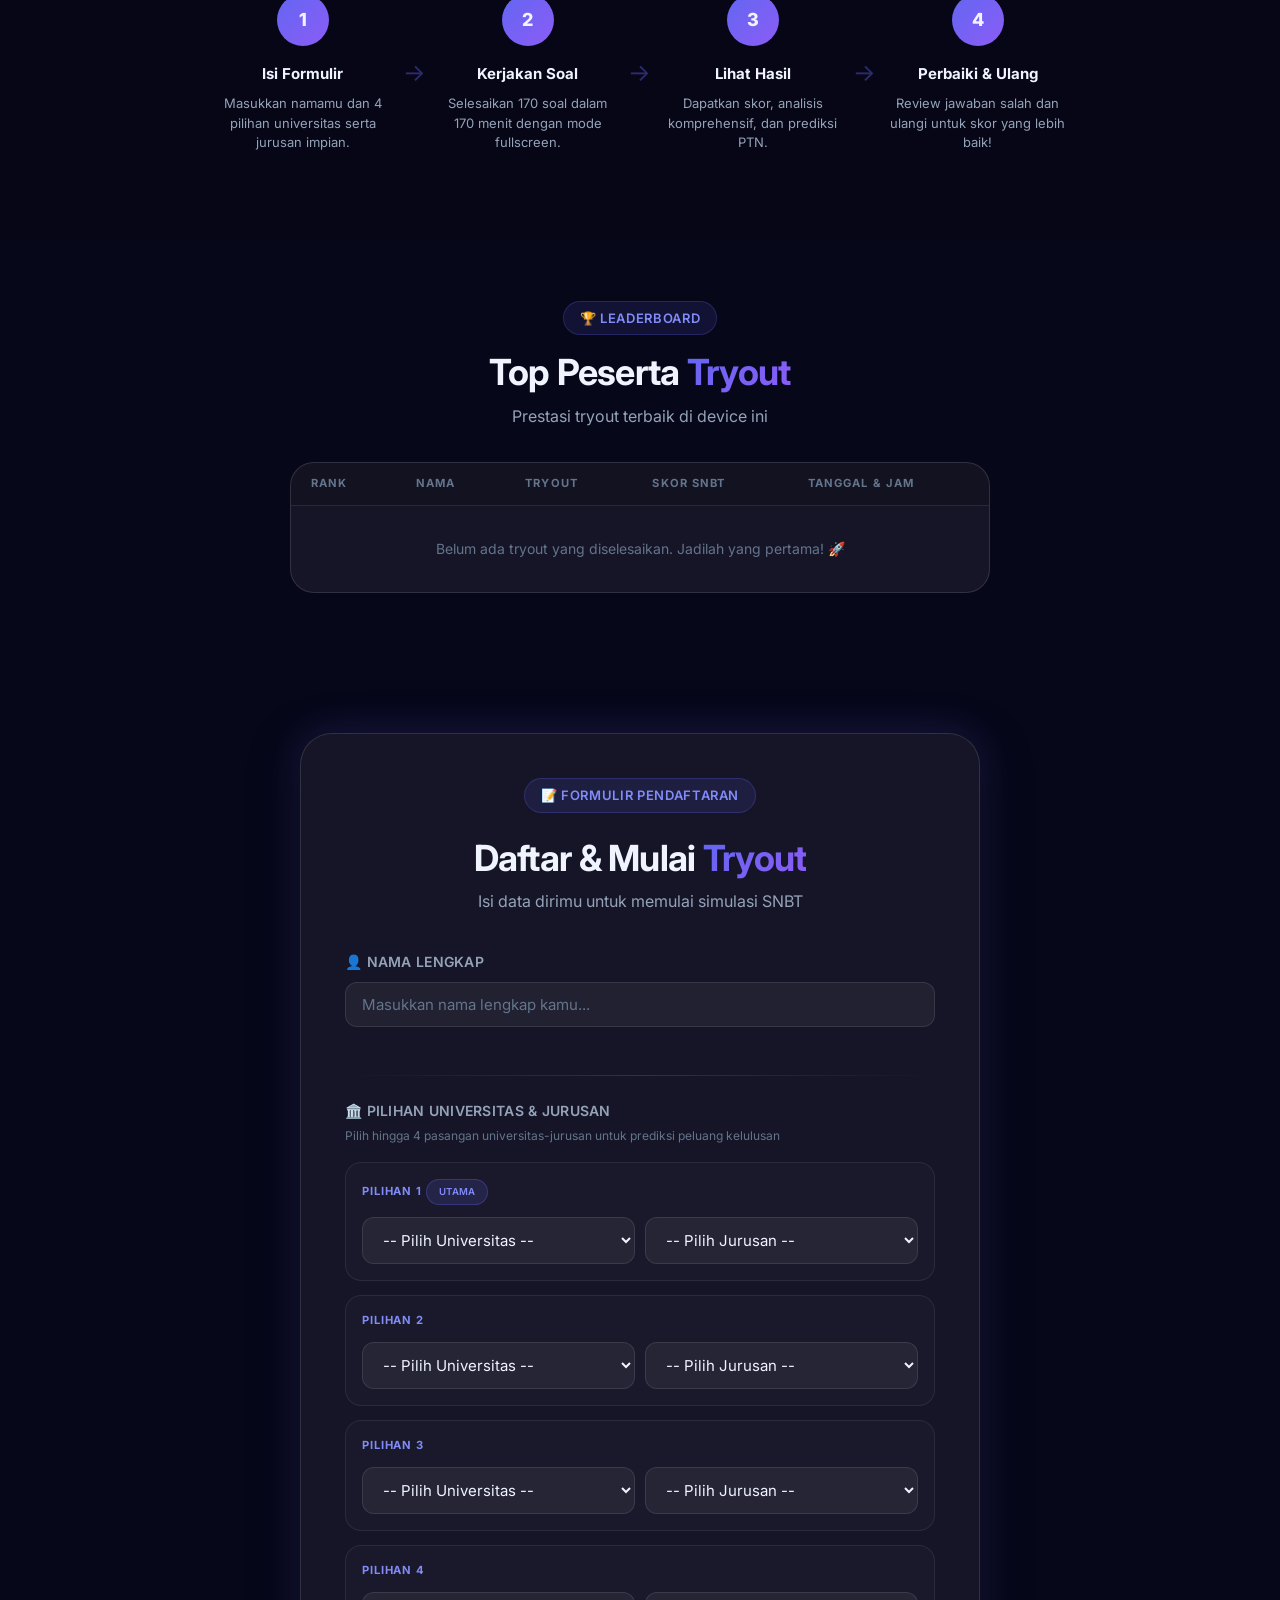
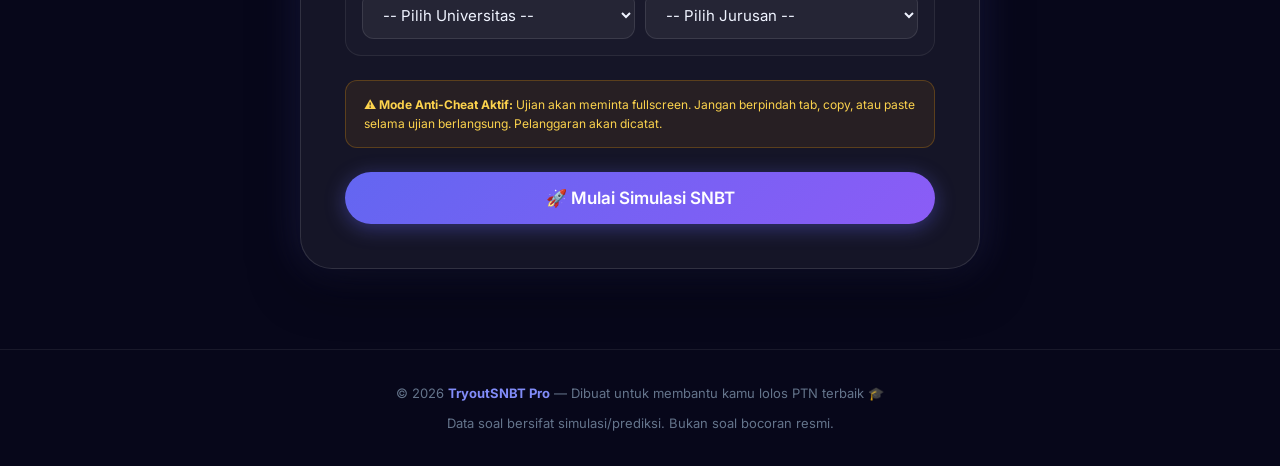
==== commit 9edaf387: "feat: service worker offline mode, tryout numbering, countdown 25 mei" ====
--- a/exam.html
+++ b/exam.html
@@ -157,5 +157,23 @@
 <script src="js/questions.js"></script>
 <script src="js/questions_extra.js"></script>
 <script src="js/exam.js"></script>
+<script>
+  // ===== Service Worker Registration =====
+  if ('serviceWorker' in navigator) {
+    navigator.serviceWorker.register('./sw.js', { scope: './' })
+      .then(reg => {
+        console.log('[SW] Registered on exam page');
+        // Pastikan SW aktif sebelum ujian memulai sinyal
+        if (reg.installing) {
+          reg.installing.addEventListener('statechange', () => {
+            if (reg.installing?.state === 'activated') {
+              console.log('[SW] Activated dan siap memblokir jaringan');
+            }
+          });
+        }
+      })
+      .catch(err => console.warn('[SW] Registration failed:', err));
+  }
+</script>
 </body>
 </html>
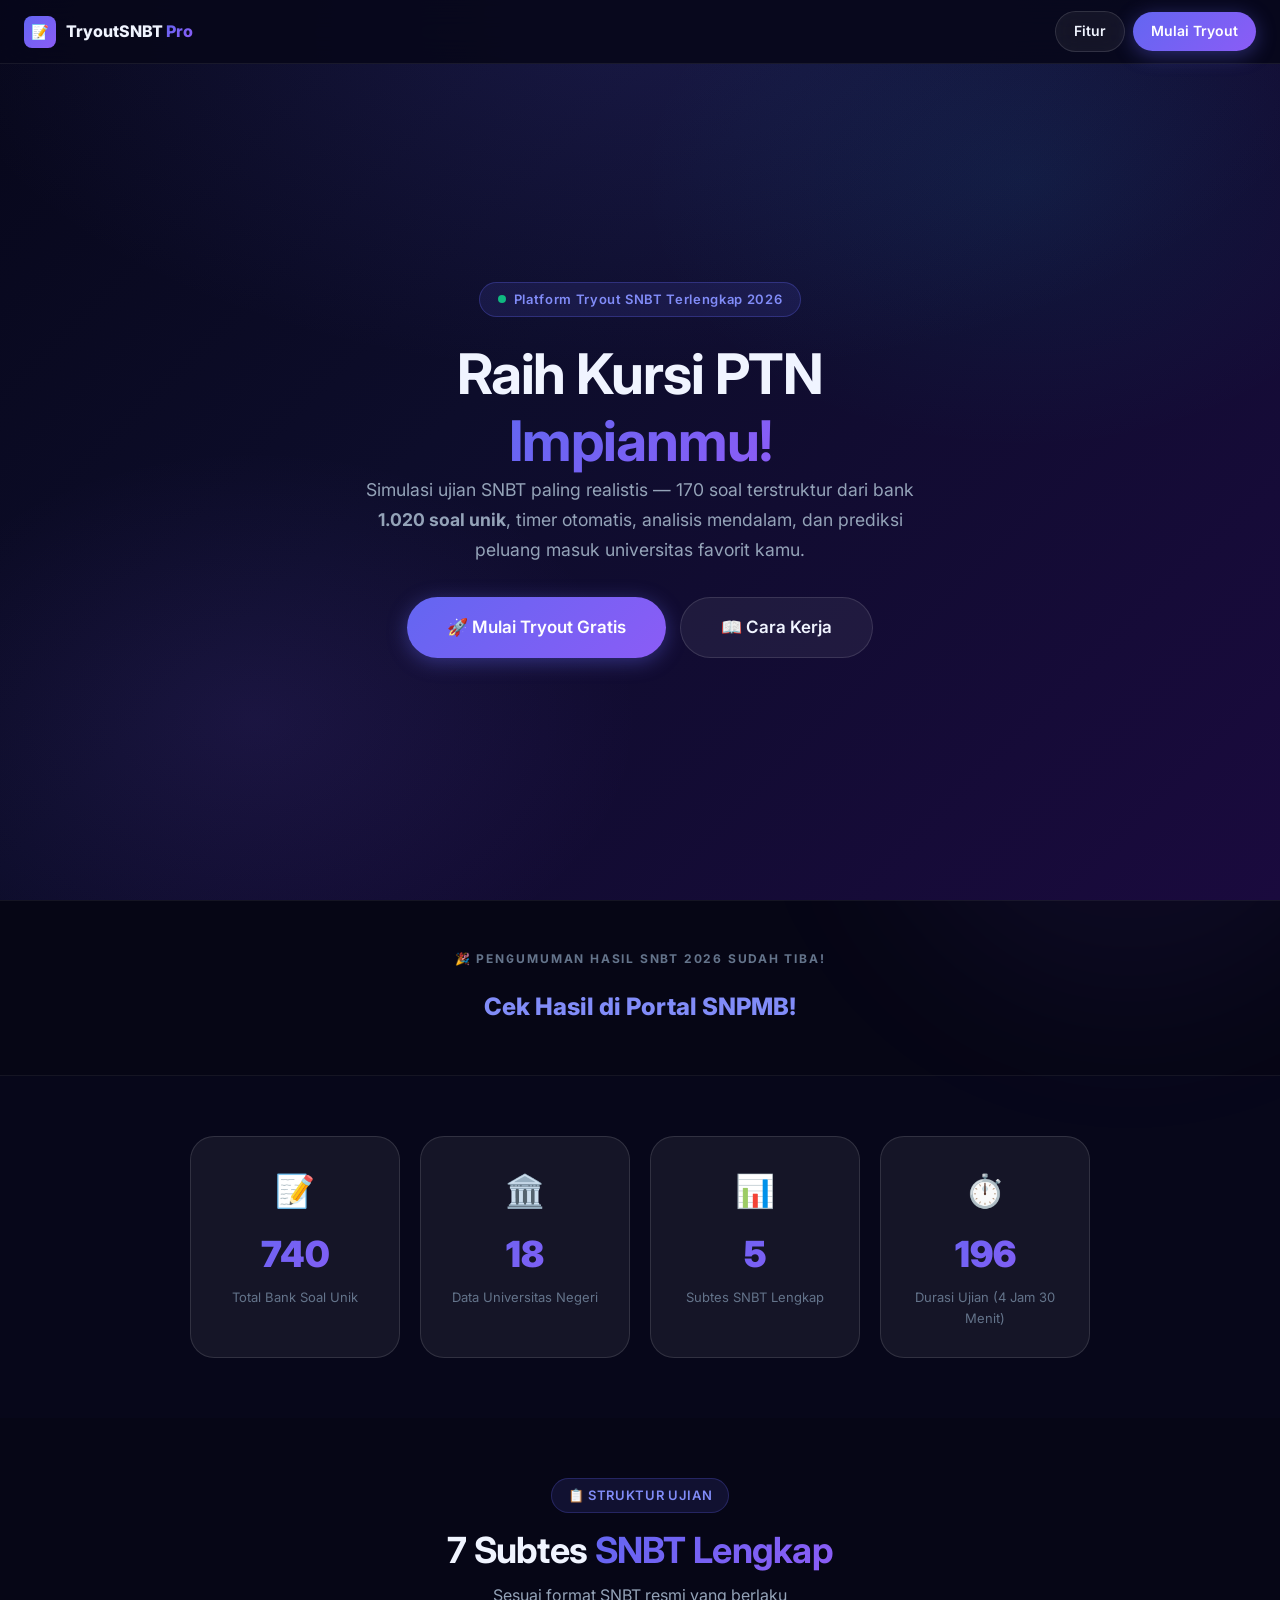
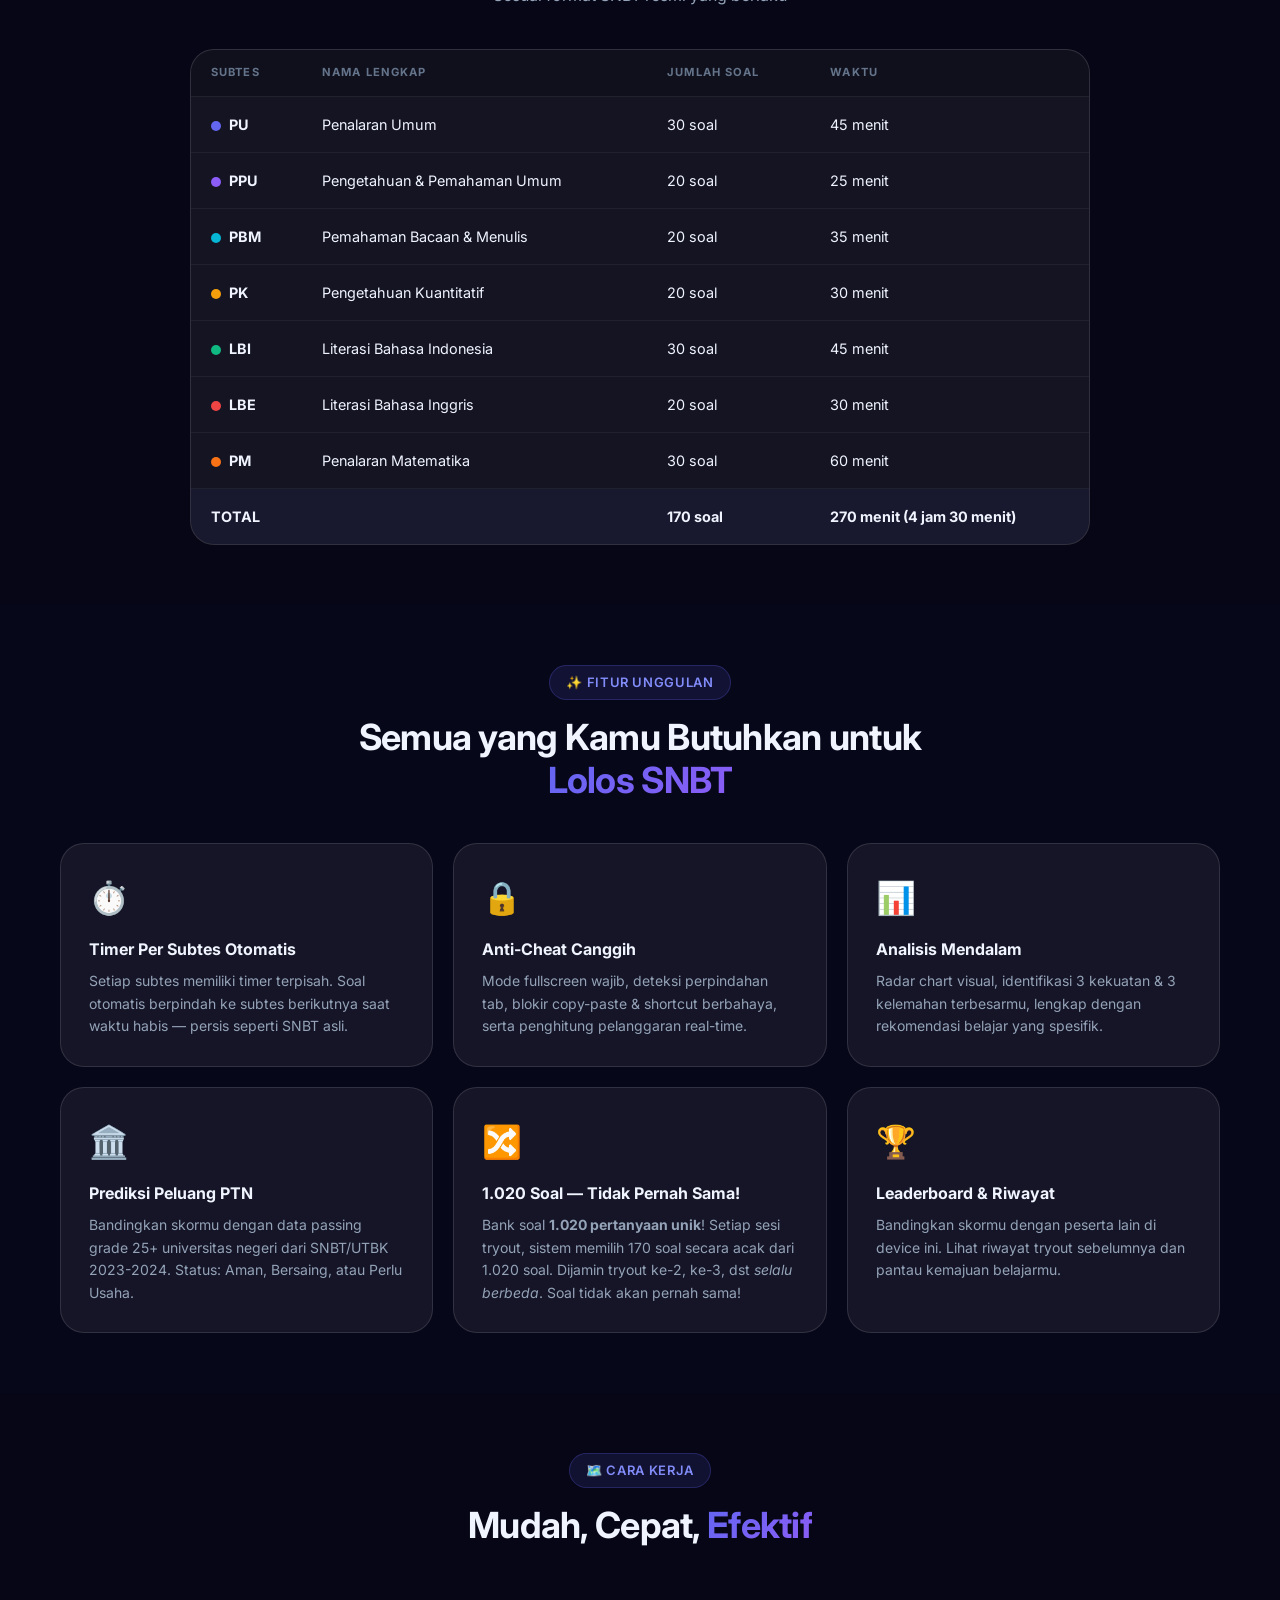
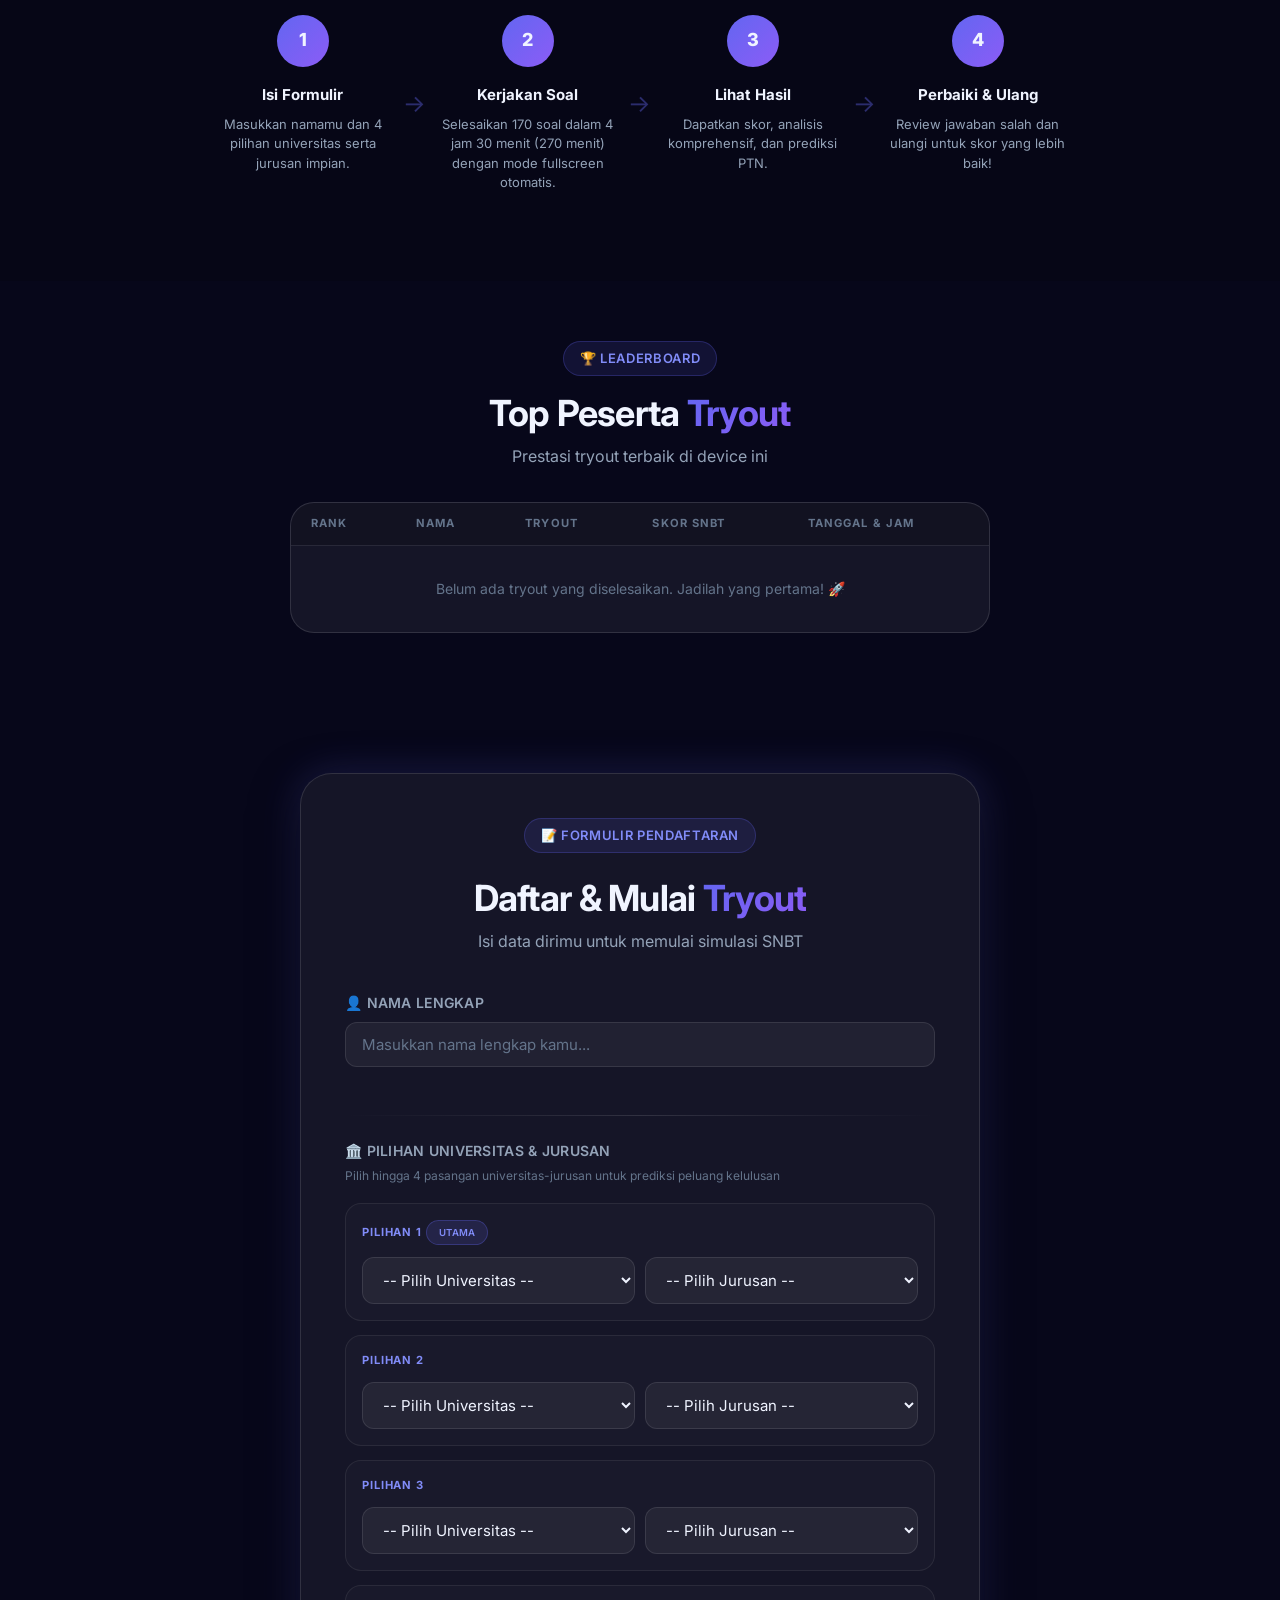
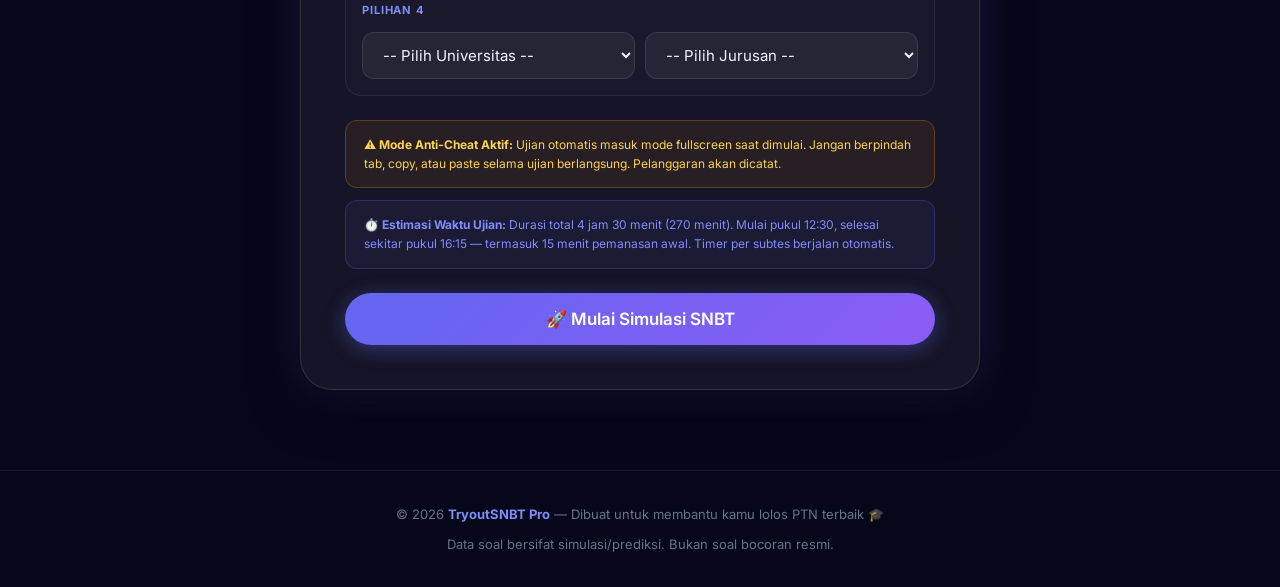
==== commit de83677d: "perbaiki waktu ujian" ====
--- a/exam.html
+++ b/exam.html
@@ -159,11 +159,10 @@
 <script src="js/exam.js"></script>
 <script>
   // ===== Service Worker Registration =====
-  if ('serviceWorker' in navigator) {
+  if ('serviceWorker' in navigator && location.protocol.startsWith('http')) {
     navigator.serviceWorker.register('./sw.js', { scope: './' })
       .then(reg => {
         console.log('[SW] Registered on exam page');
-        // Pastikan SW aktif sebelum ujian memulai sinyal
         if (reg.installing) {
           reg.installing.addEventListener('statechange', () => {
             if (reg.installing?.state === 'activated') {
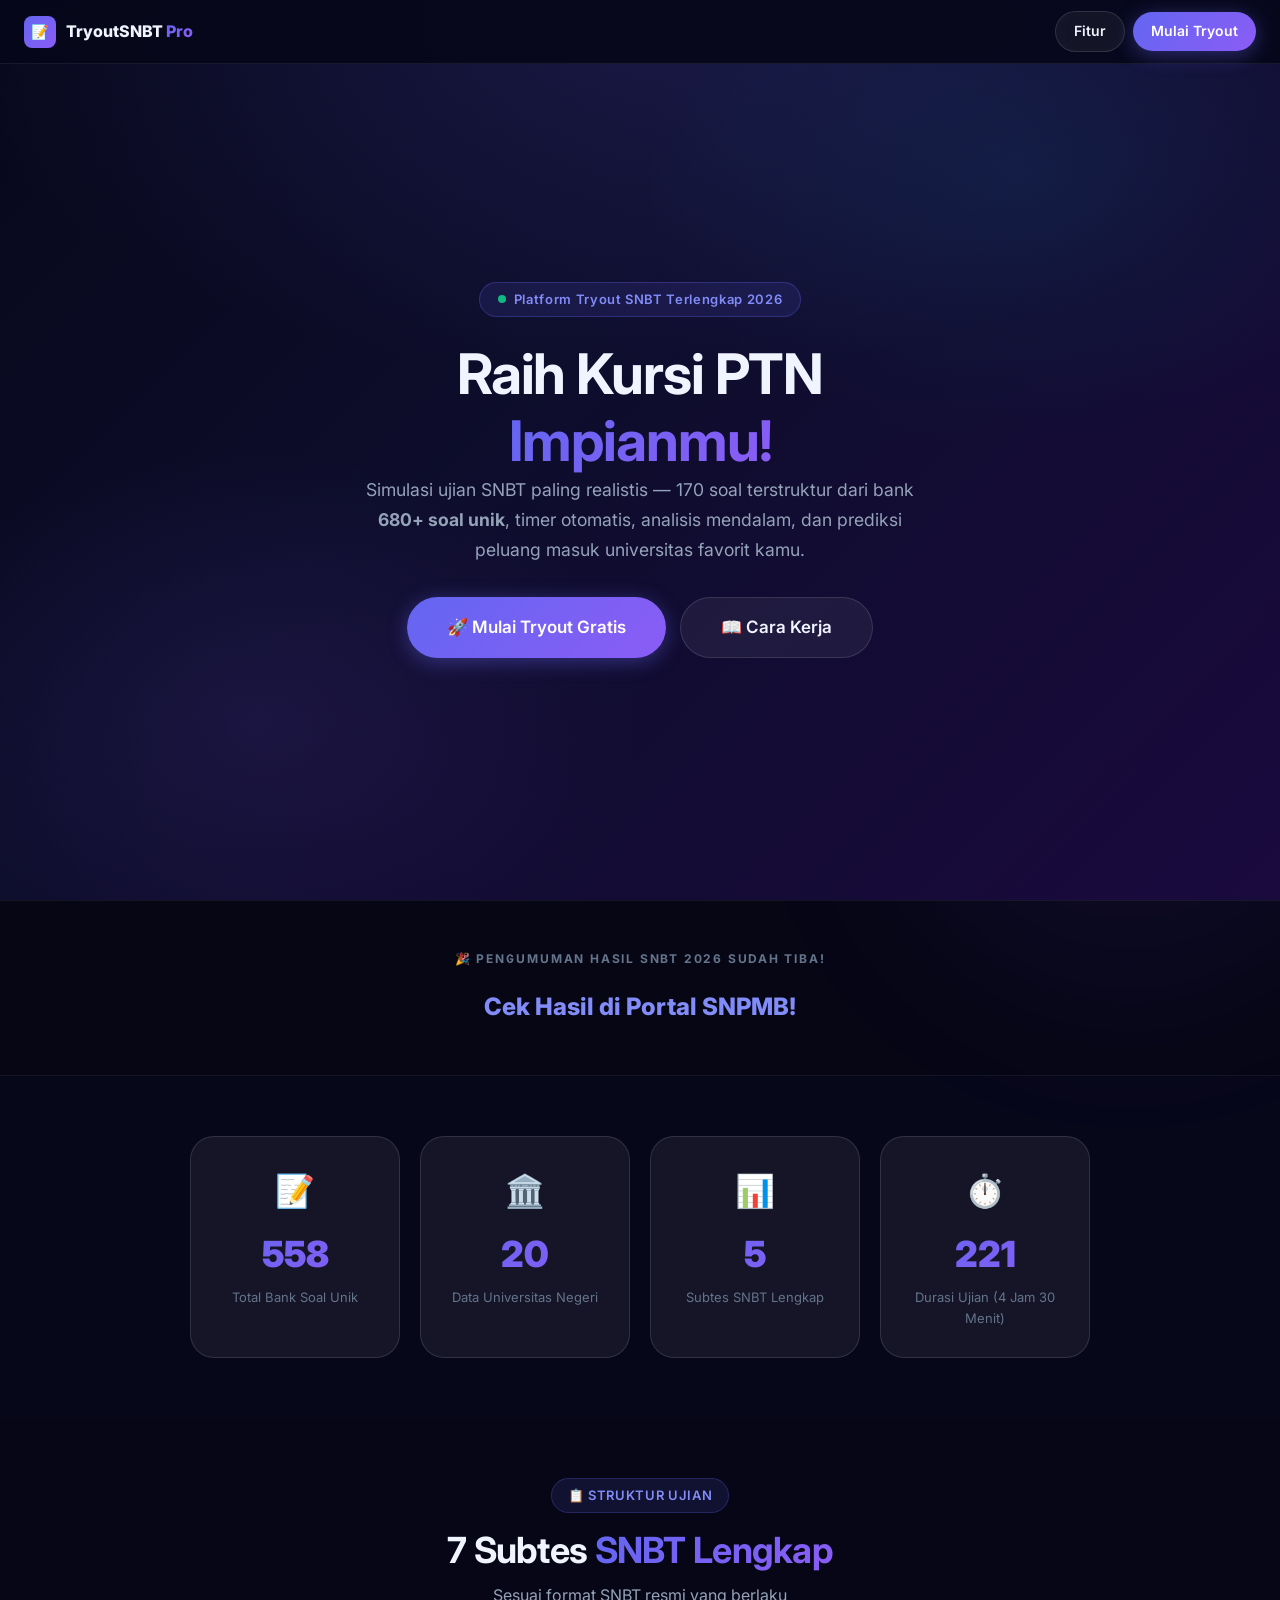
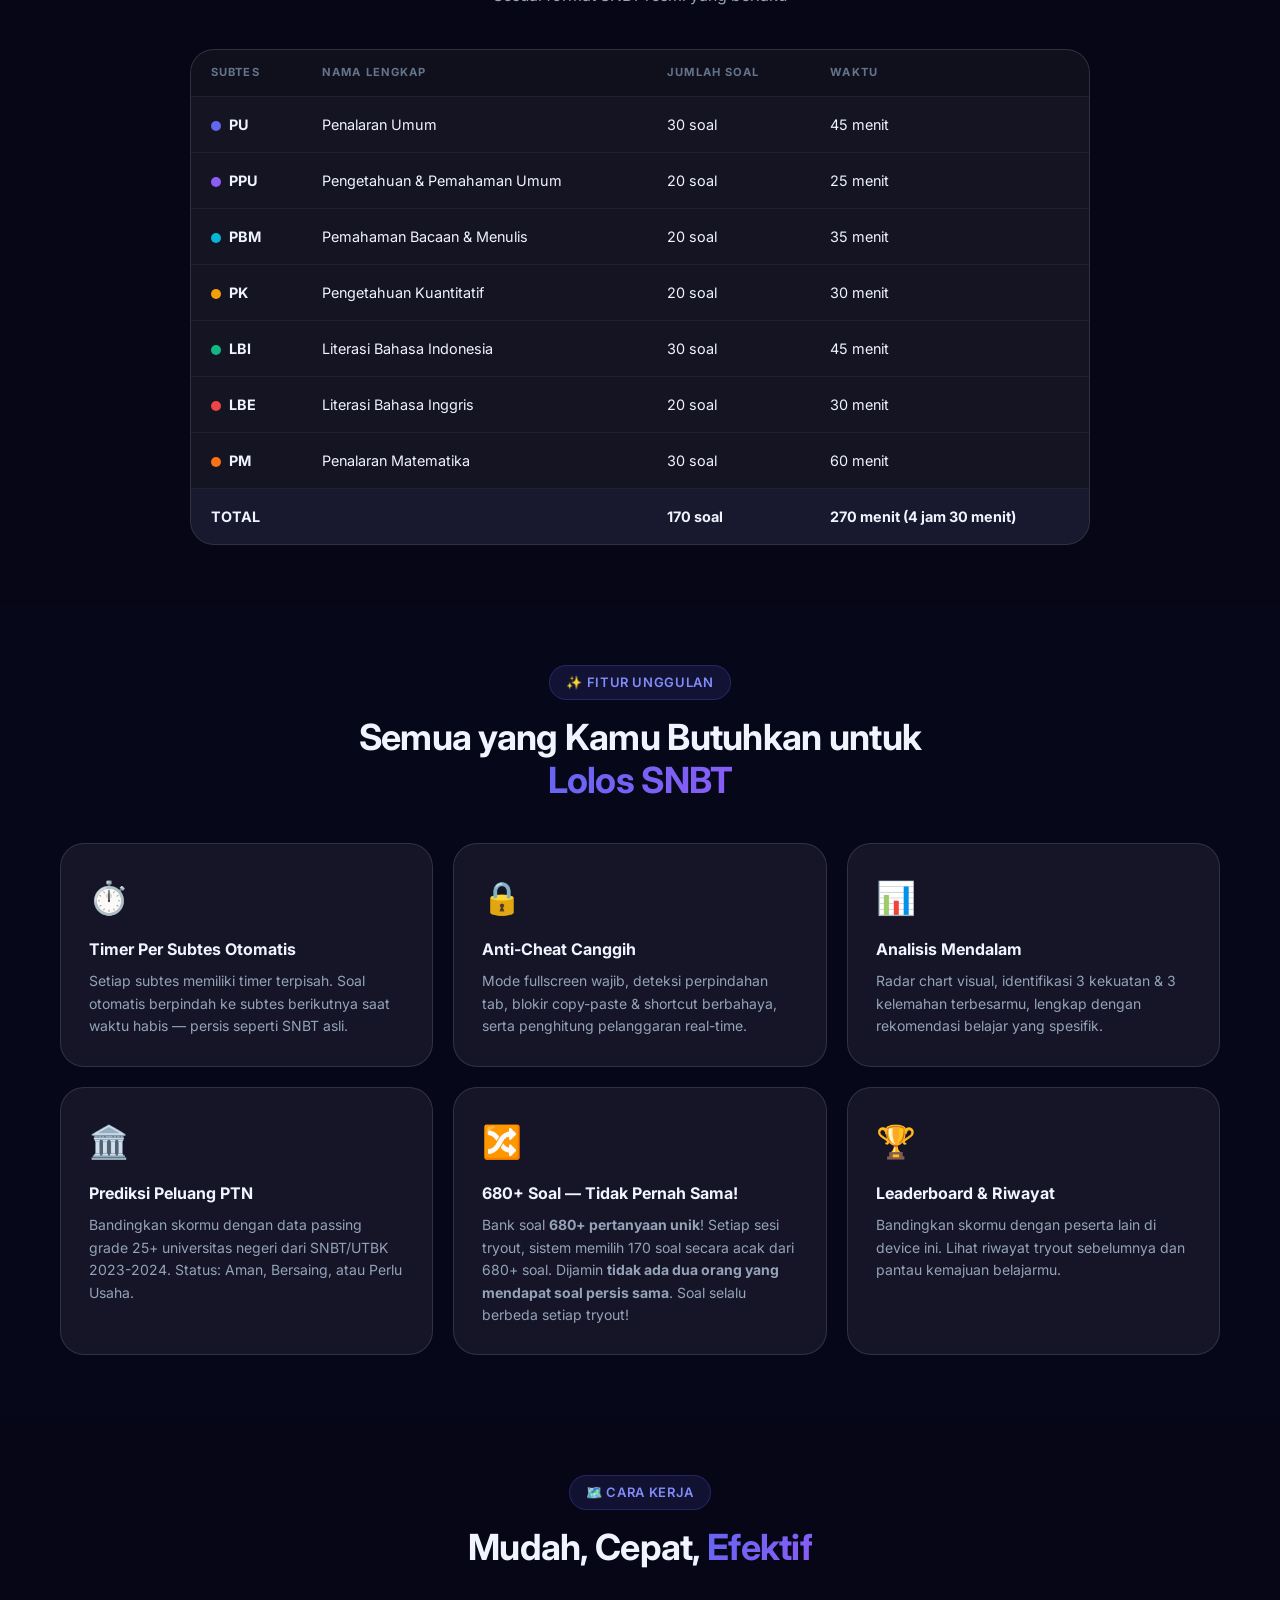
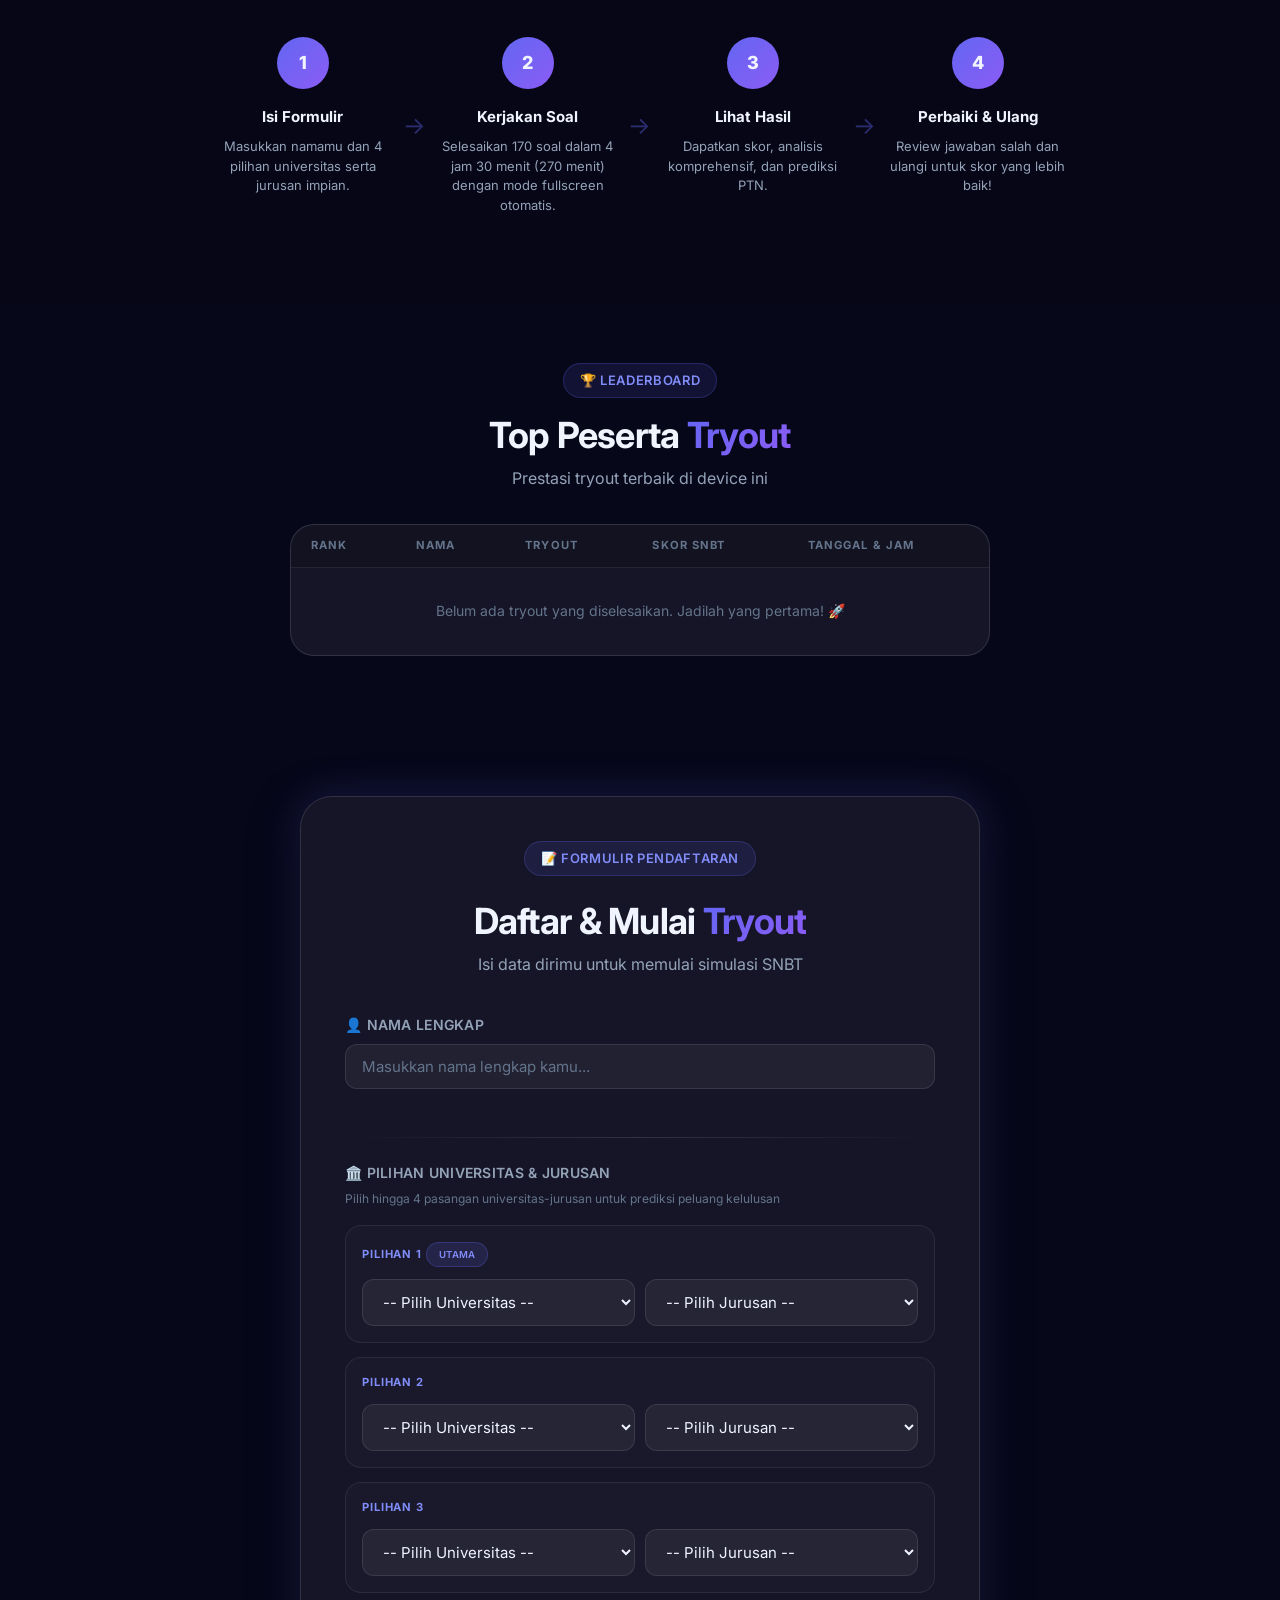
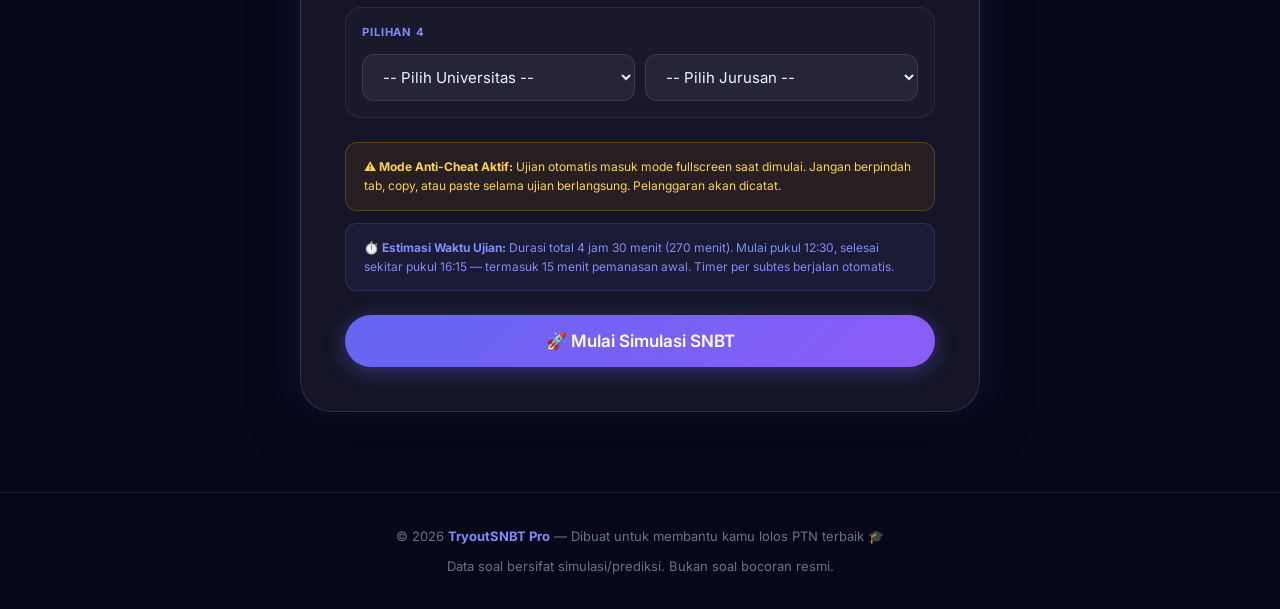
==== commit 25eb6eeb: "add soal" ====
--- a/exam.html
+++ b/exam.html
@@ -156,6 +156,8 @@
 
 <script src="js/questions.js"></script>
 <script src="js/questions_extra.js"></script>
+<script src="js/questions_extra2.js"></script>
+<script src="js/questions_extra3.js"></script>
 <script src="js/exam.js"></script>
 <script>
   // ===== Service Worker Registration =====
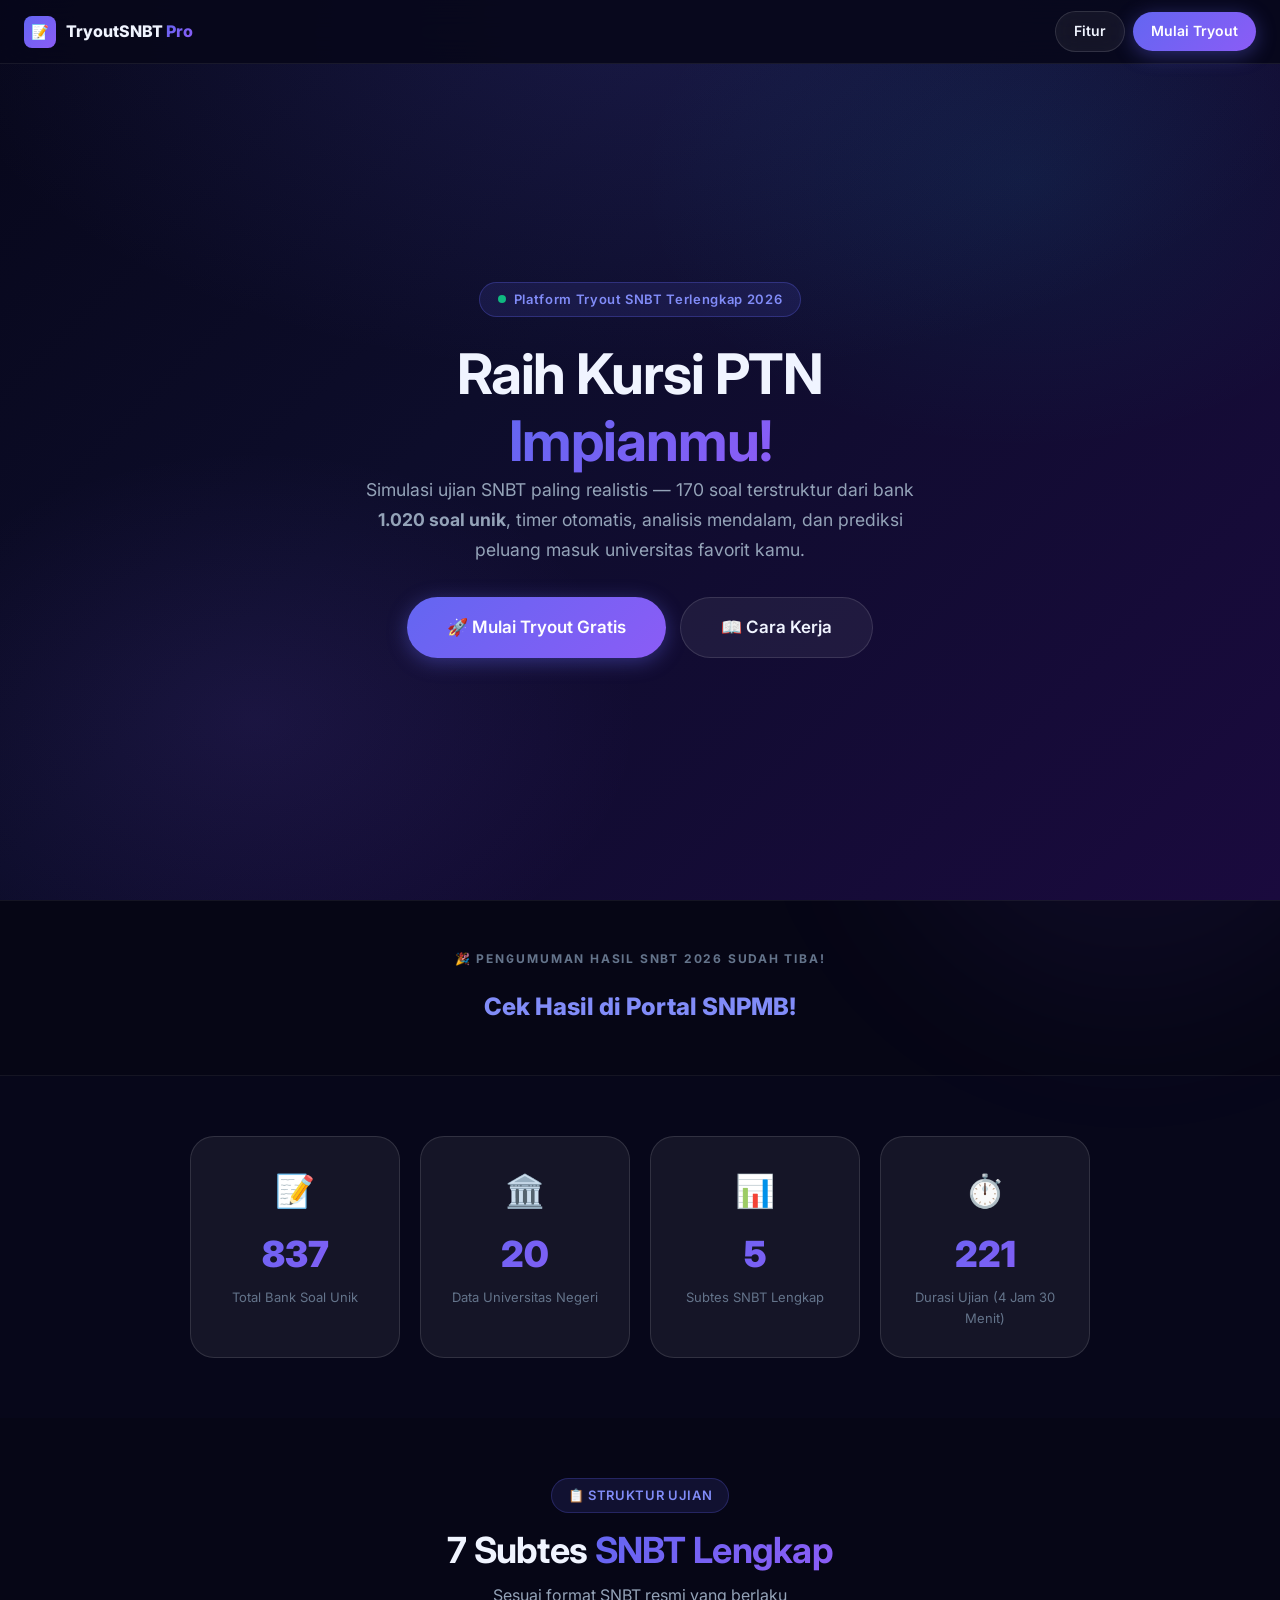
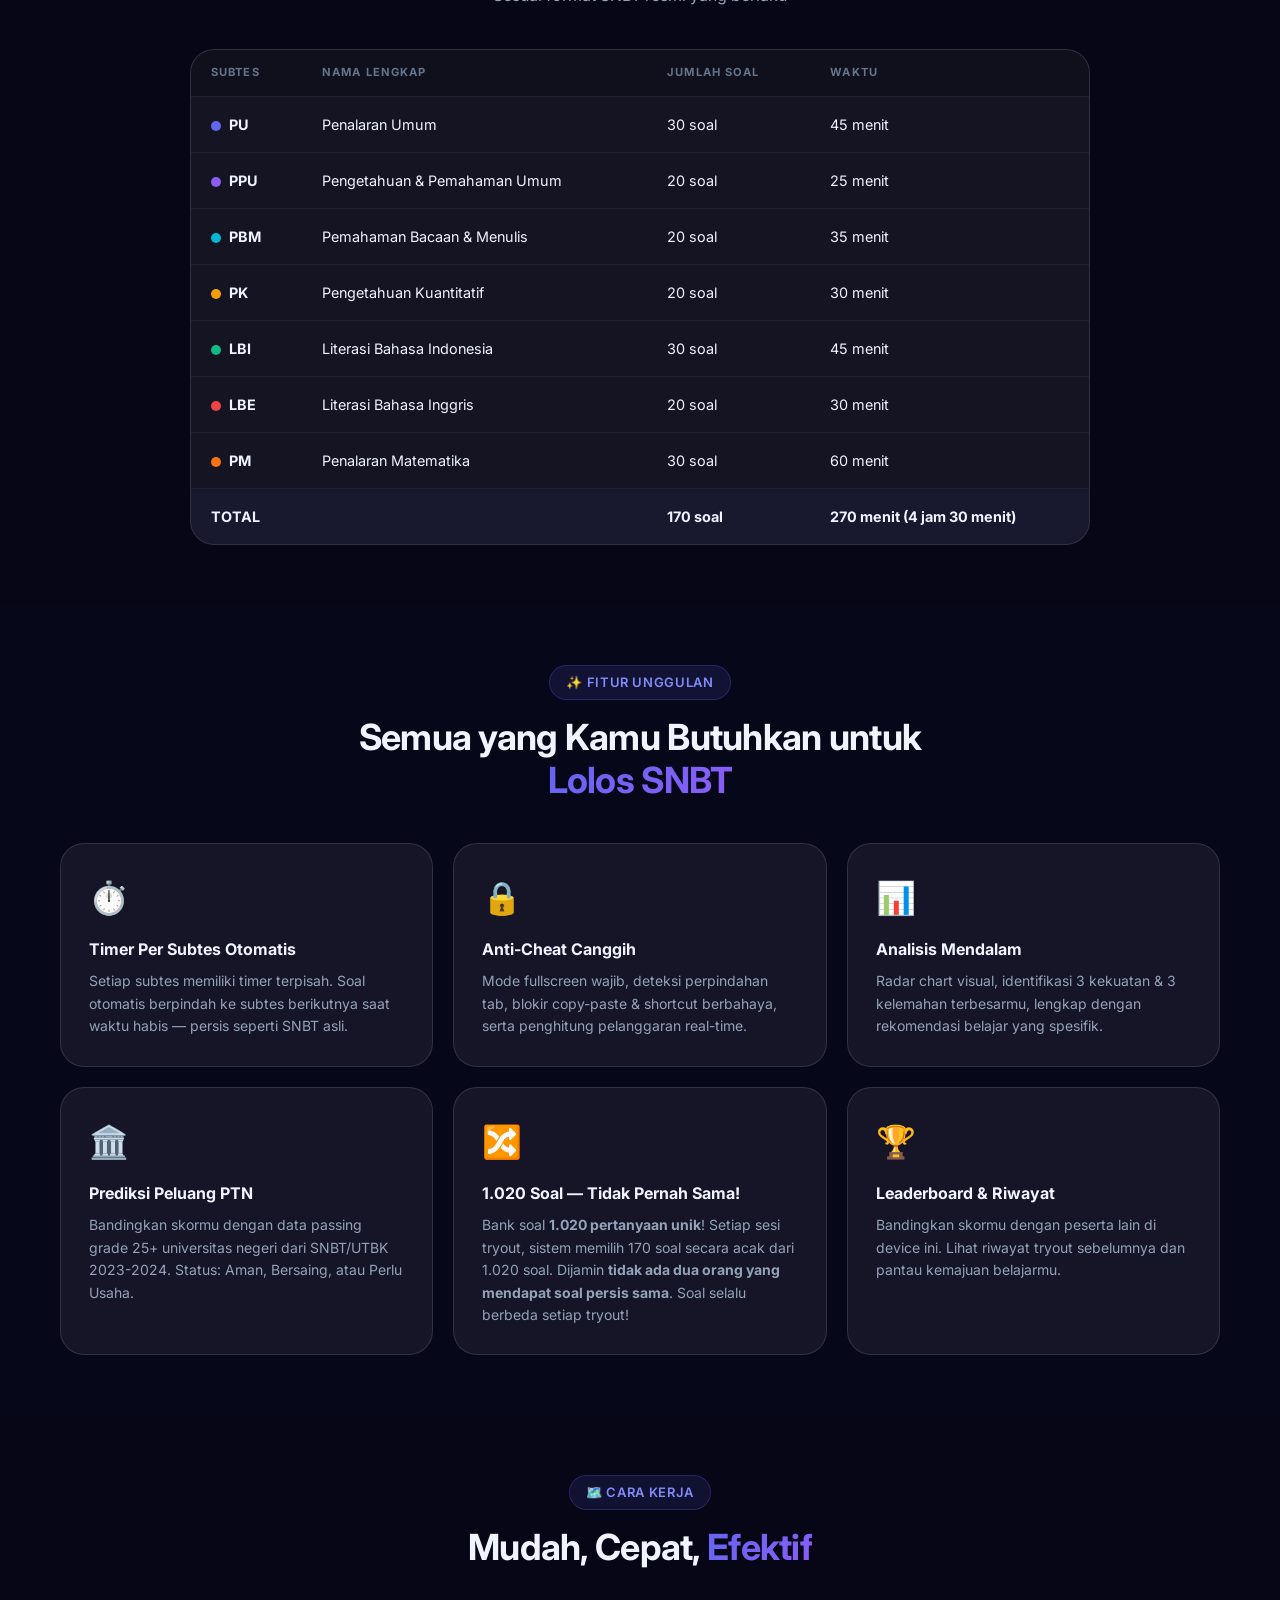
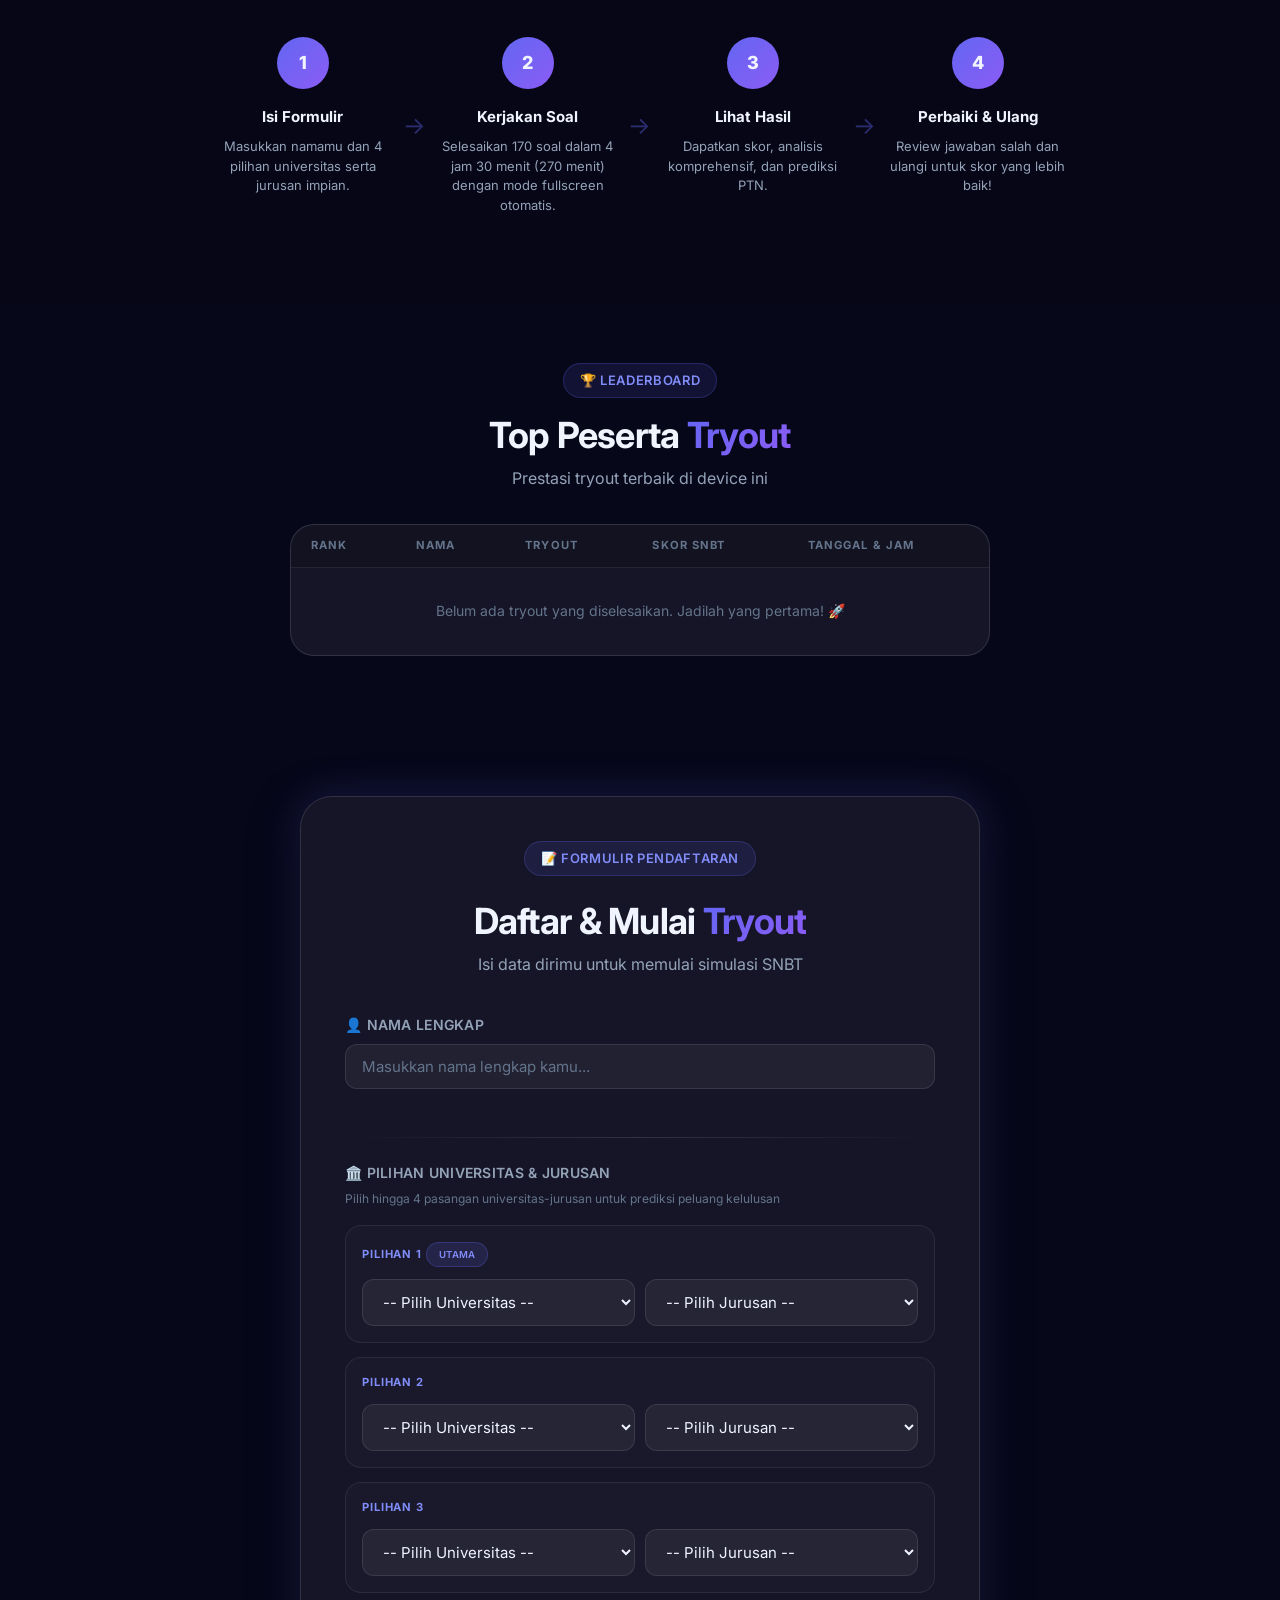
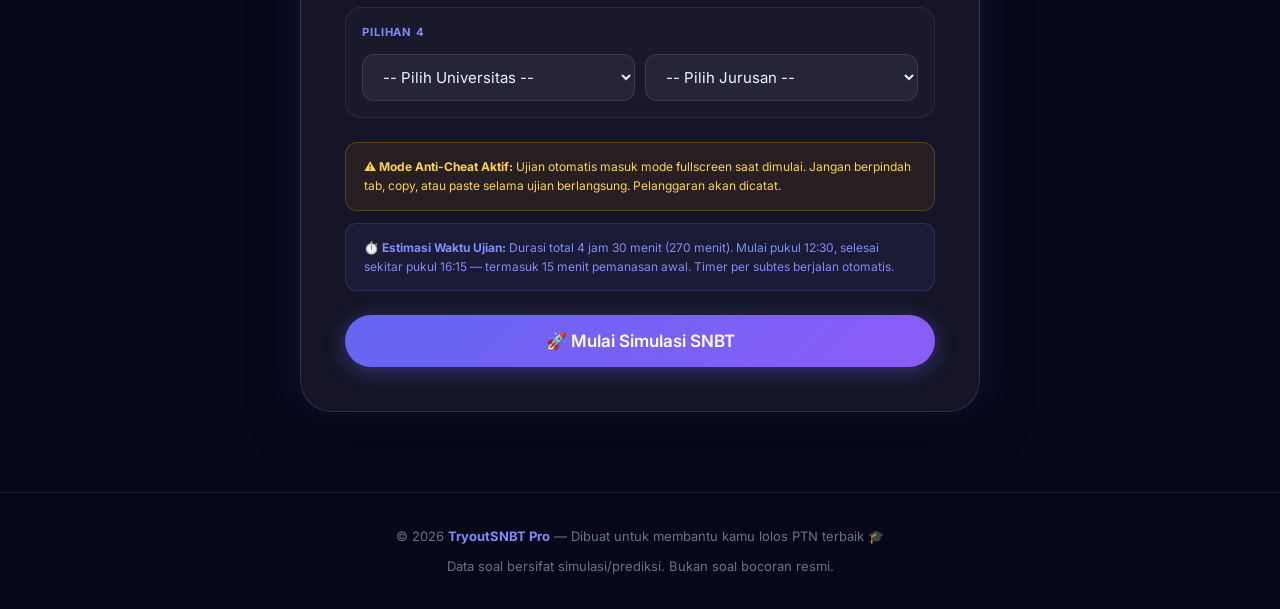
==== commit 42e197de: "add soal" ====
--- a/exam.html
+++ b/exam.html
@@ -158,6 +158,8 @@
 <script src="js/questions_extra.js"></script>
 <script src="js/questions_extra2.js"></script>
 <script src="js/questions_extra3.js"></script>
+<script src="js/questions_extra4.js"></script>
+<script src="js/questions_extra5.js"></script>
 <script src="js/exam.js"></script>
 <script>
   // ===== Service Worker Registration =====
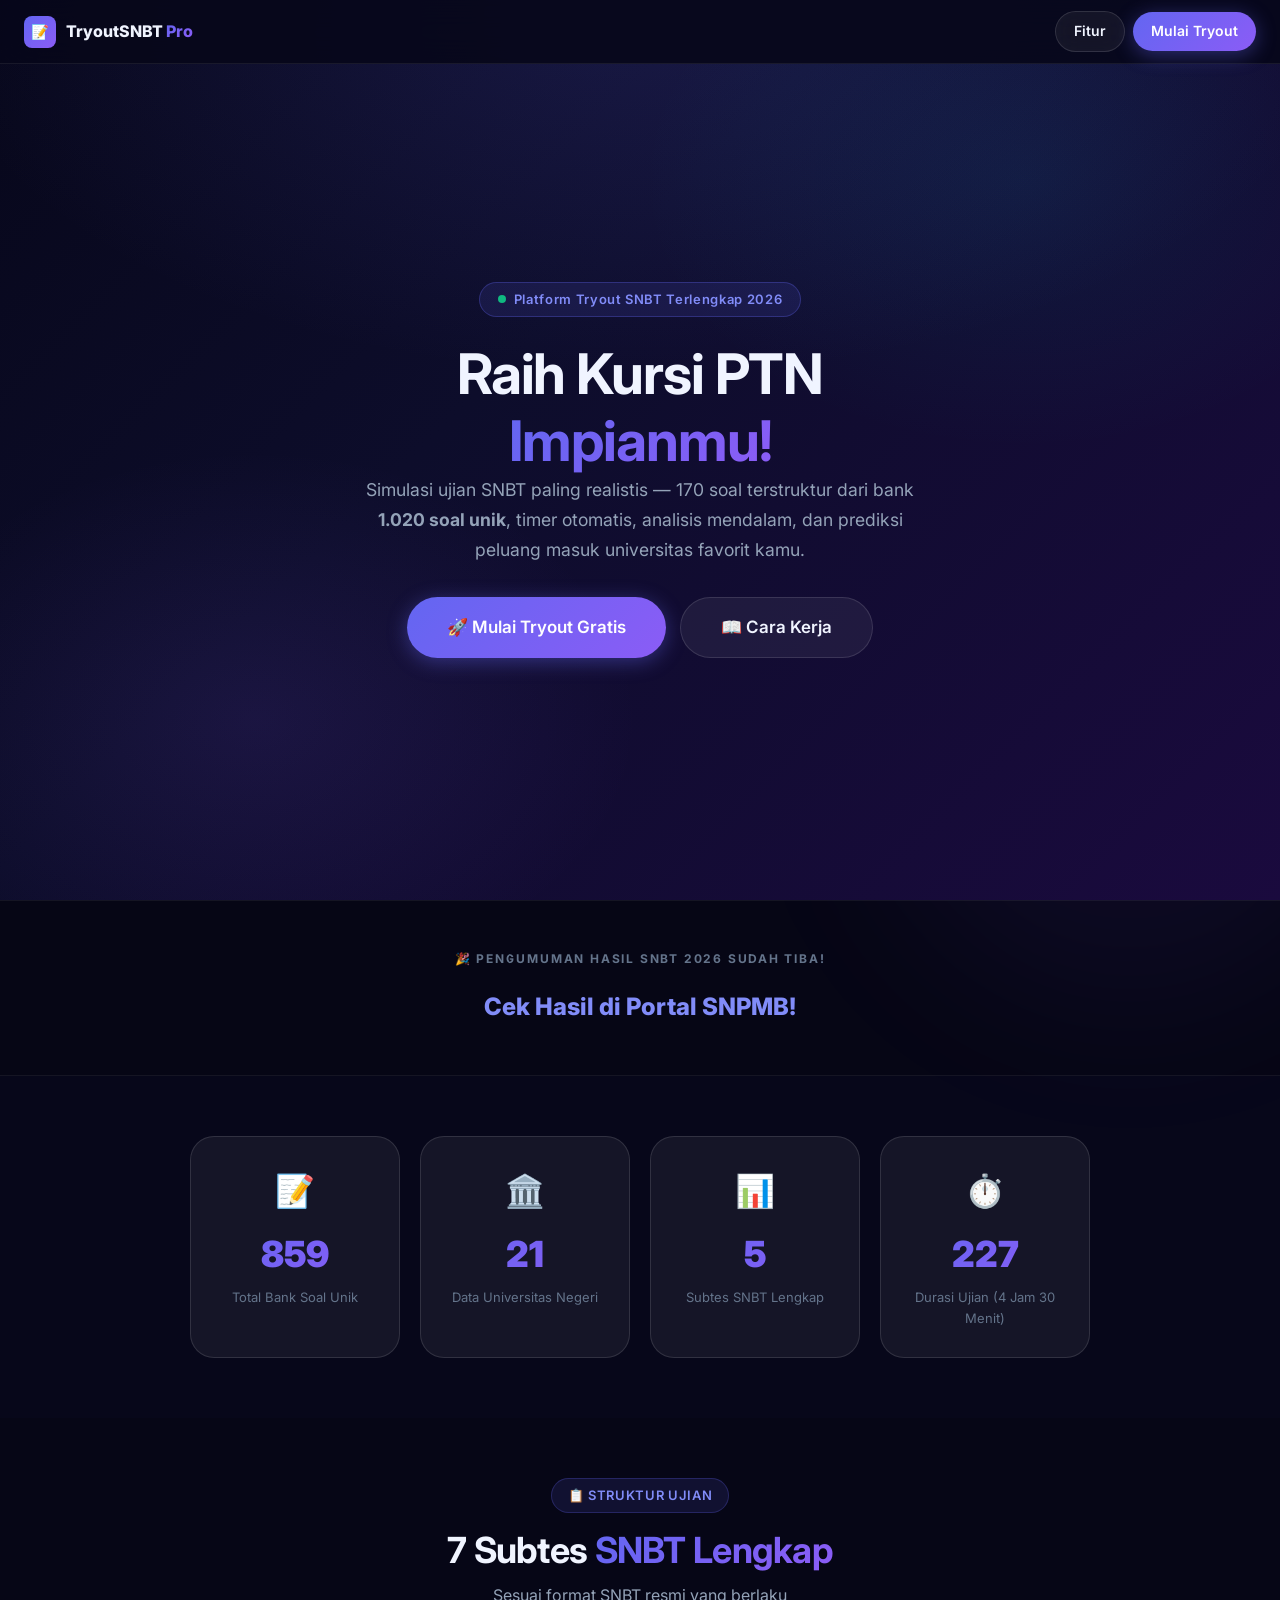
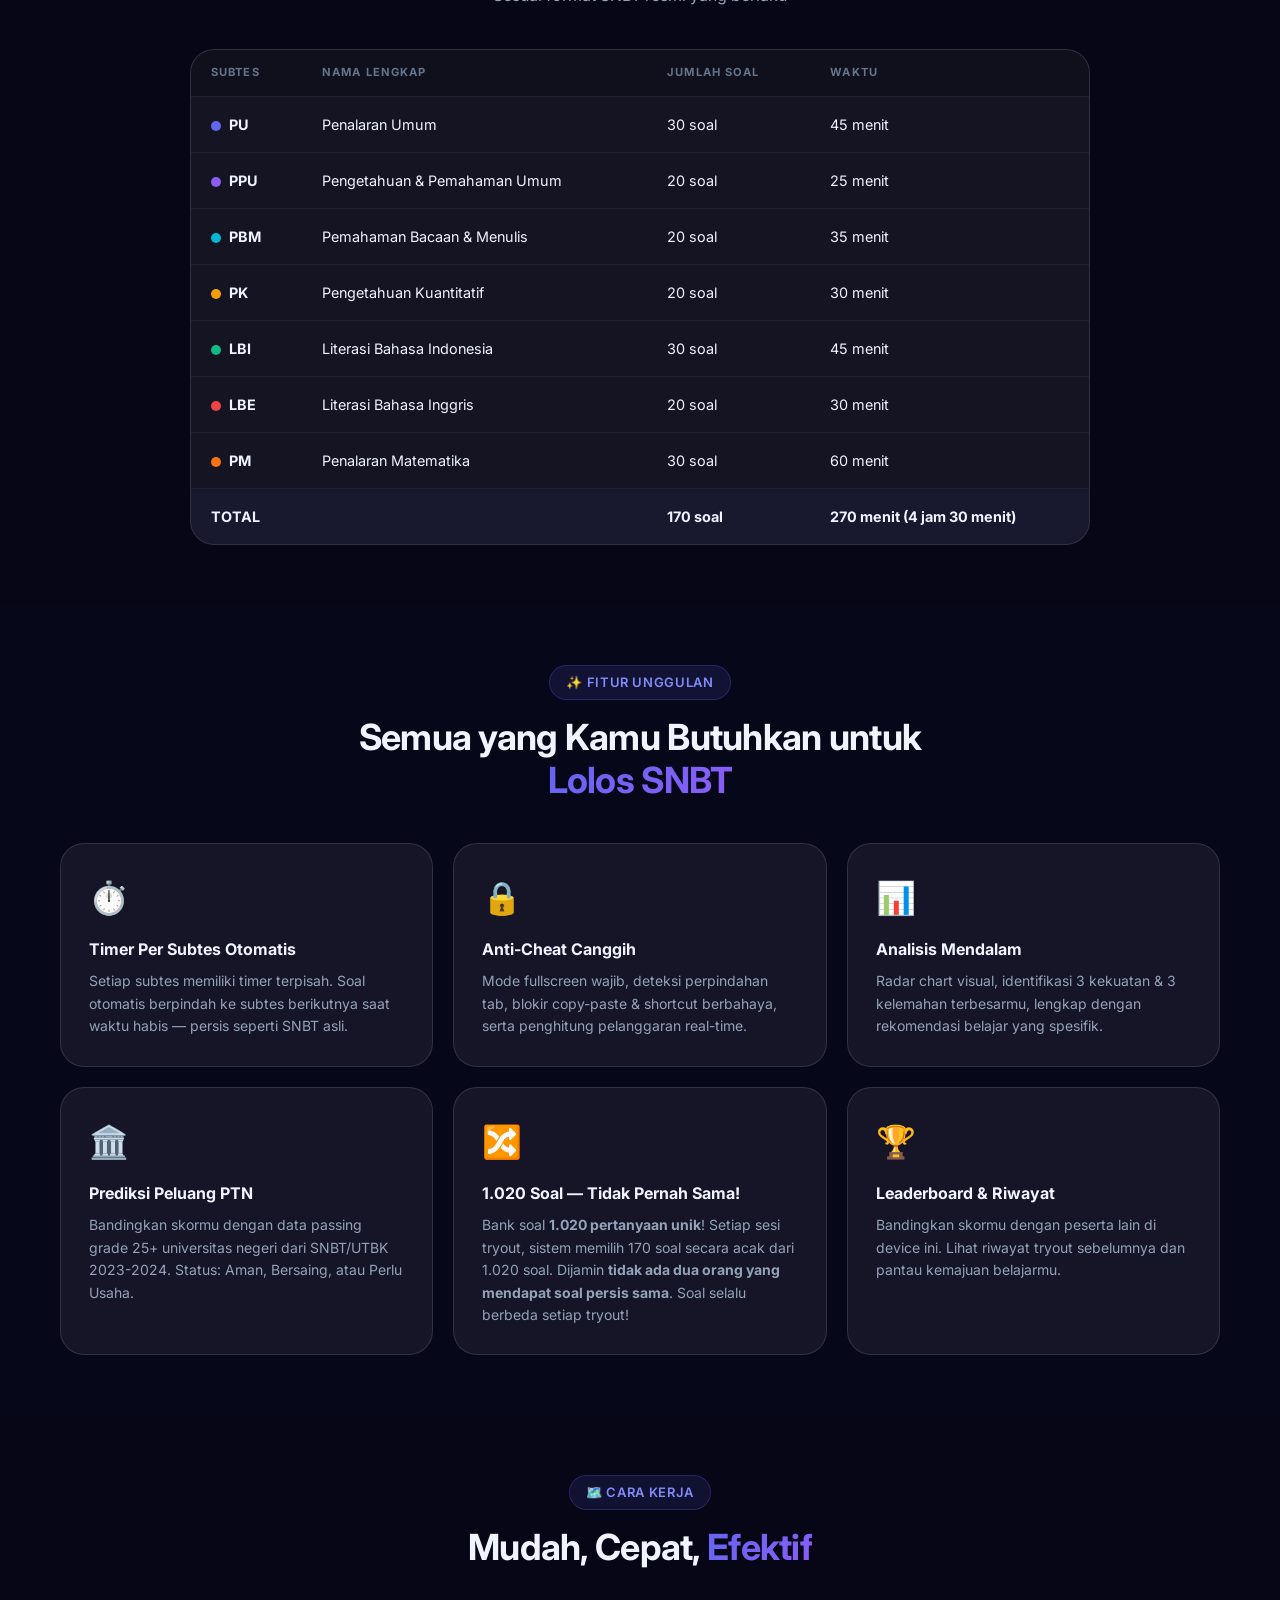
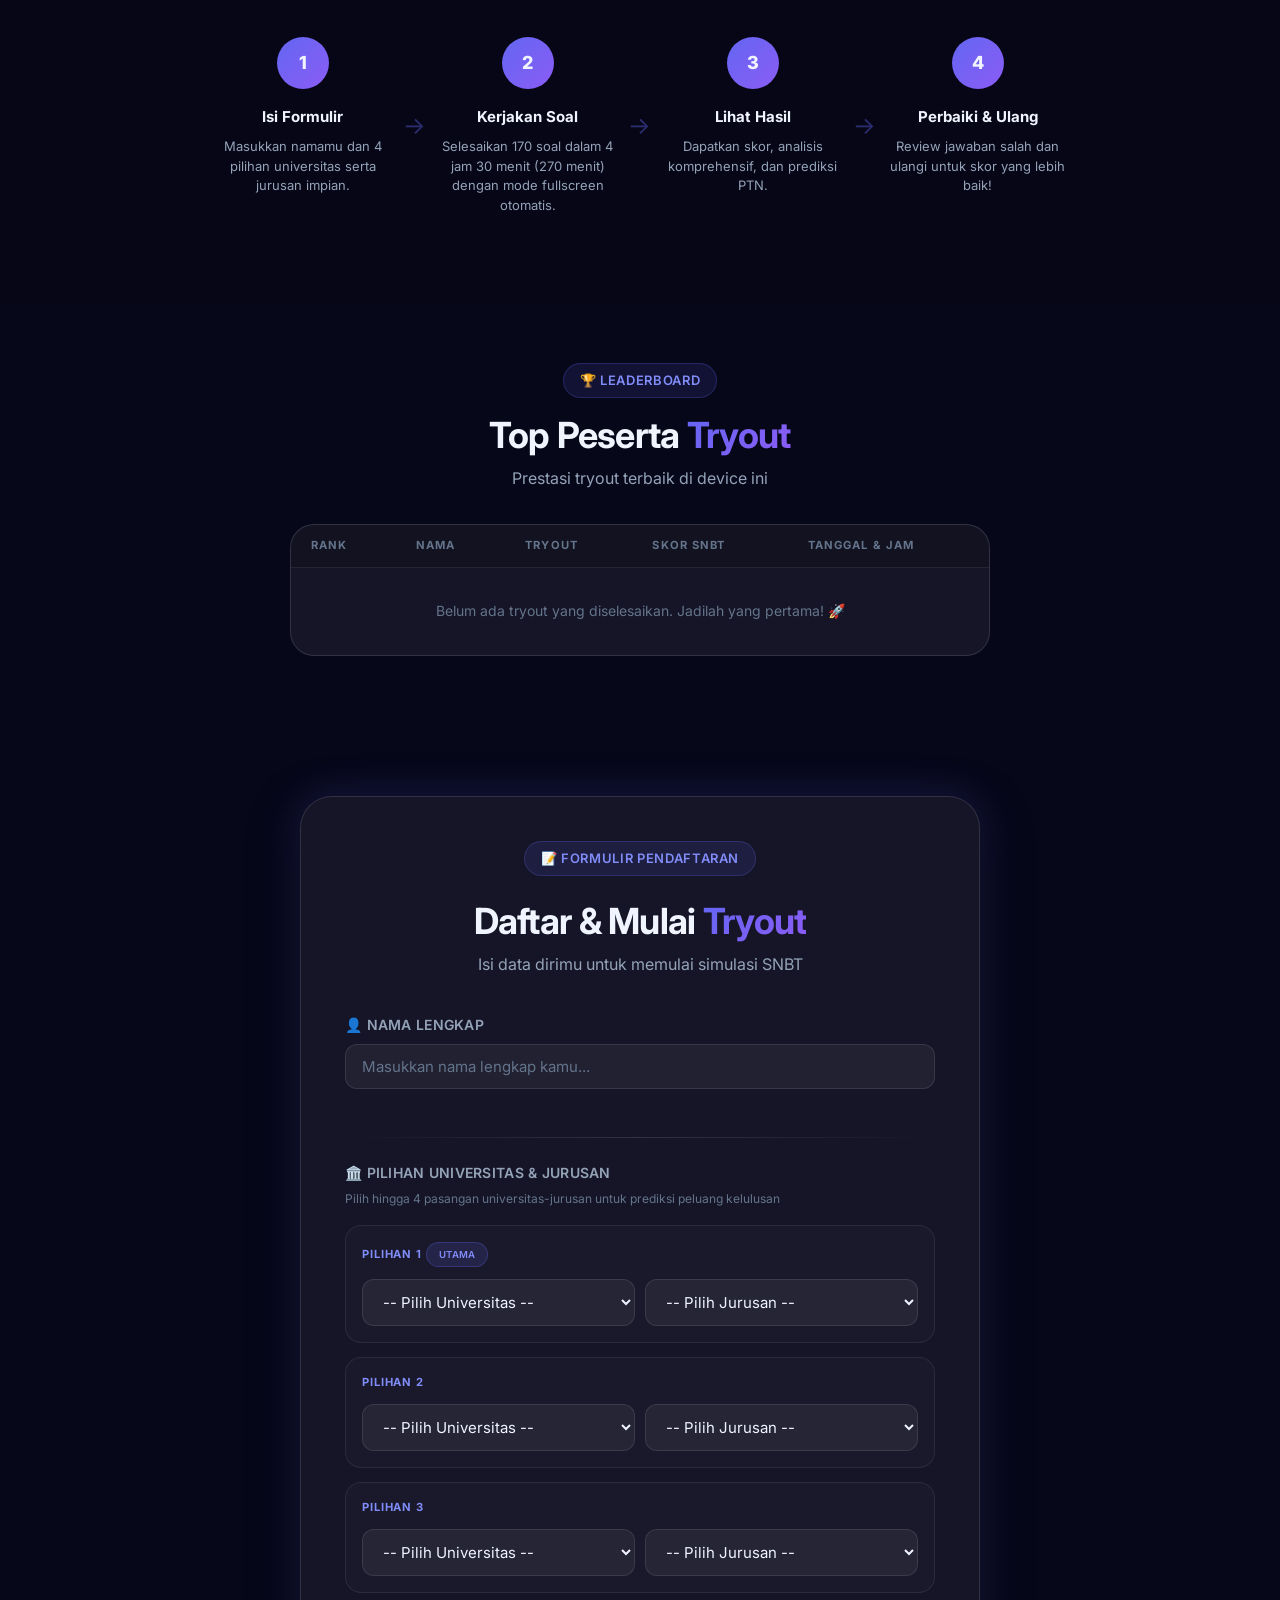
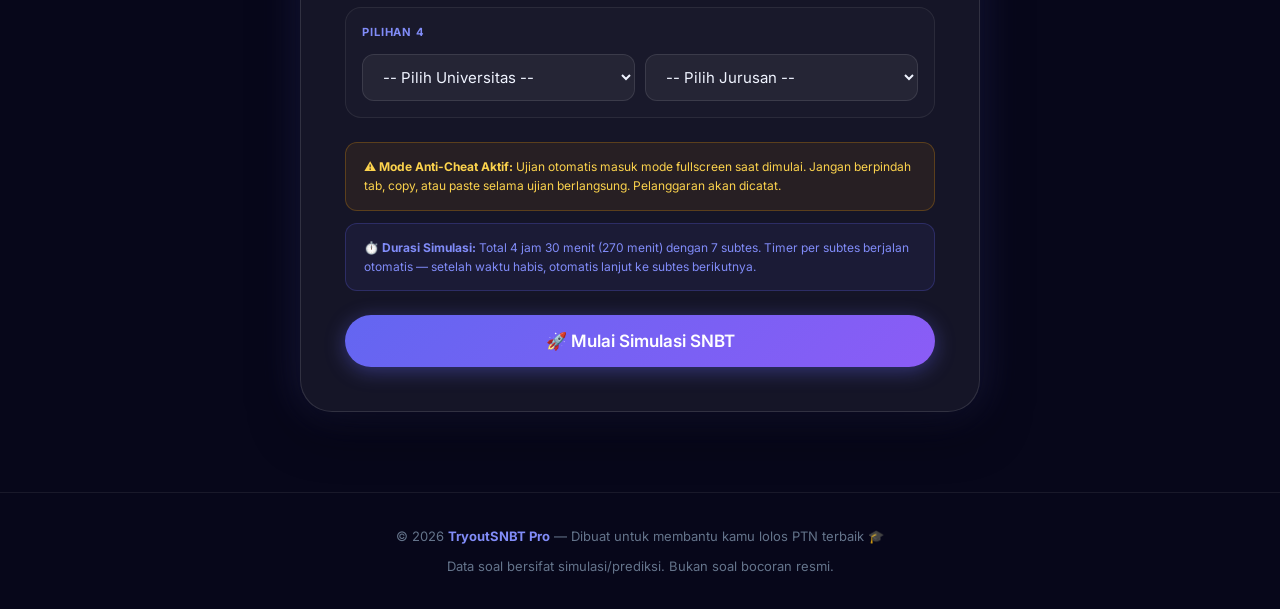
==== commit a512e3f2: "feat: add digital scratchpad with per-question memory for math calculations" ====
--- a/exam.html
+++ b/exam.html
@@ -135,10 +135,26 @@
     </div>
   </main>
 
+  <!-- ===== SCRATCHPAD OVERLAY ===== -->
+  <div id="scratchpad-overlay" class="scratchpad-hidden">
+    <div class="scratchpad-toolbar">
+      <div class="sp-tool-group">
+        <button id="sp-pen-btn" class="sp-btn active" title="Pena">✏️ Pena</button>
+        <button id="sp-eraser-btn" class="sp-btn" title="Penghapus">🧹 Hapus</button>
+      </div>
+      <div class="sp-tool-group">
+        <button id="sp-clear-btn" class="sp-btn danger" title="Hapus Semua">🗑️ Bersihkan</button>
+        <button id="sp-close-btn" class="sp-btn" title="Tutup">❌ Tutup</button>
+      </div>
+    </div>
+    <canvas id="scratchpad-canvas"></canvas>
+  </div>
+
   <!-- ===== FOOTER ===== -->
   <footer class="exam-footer">
     <div class="footer-nav">
       <button class="btn btn-secondary btn-sm" onclick="prevQuestion()">← Sebelumnya</button>
+      <button class="btn btn-secondary btn-sm" id="toggle-scratchpad-btn" onclick="toggleScratchpad()" style="margin-left: 10px; border-color: rgba(99,102,241,0.5); color: #818cf8;">✏️ Oret-oretan</button>
     </div>
 
     <div class="footer-progress-info" id="footer-progress">
--- a/css/exam.css
+++ b/css/exam.css
@@ -595,6 +595,71 @@
 .stat-pill.yellow .stat-pill-num { color: #fcd34d; }
 .stat-pill.gray .stat-pill-num { color: var(--text-secondary); }
 
+/* ===== Scratchpad Overlay ===== */
+#scratchpad-overlay {
+  grid-column: 2;
+  grid-row: 2;
+  position: relative;
+  z-index: 50; /* Above main content, below header */
+  background: rgba(0, 0, 0, 0.2);
+  overflow: hidden;
+  display: flex;
+  flex-direction: column;
+  animation: fadeIn 0.2s ease;
+}
+
+#scratchpad-overlay.scratchpad-hidden {
+  display: none !important;
+}
+
+.scratchpad-toolbar {
+  position: absolute;
+  top: 16px;
+  right: 24px;
+  display: flex;
+  gap: 16px;
+  background: rgba(15, 15, 30, 0.95);
+  border: 1px solid rgba(99, 102, 241, 0.3);
+  padding: 8px 14px;
+  border-radius: 12px;
+  z-index: 51;
+  box-shadow: 0 4px 16px rgba(0,0,0,0.5);
+  backdrop-filter: blur(4px);
+}
+
+.sp-tool-group {
+  display: flex;
+  gap: 8px;
+}
+
+.sp-btn {
+  background: rgba(255,255,255,0.05);
+  border: 1px solid rgba(255,255,255,0.1);
+  color: var(--text-secondary);
+  padding: 8px 14px;
+  border-radius: 8px;
+  font-size: 0.8125rem;
+  font-weight: 600;
+  cursor: pointer;
+  transition: var(--transition-fast);
+  font-family: var(--font);
+  display: flex;
+  align-items: center;
+  gap: 6px;
+}
+
+.sp-btn:hover { background: rgba(255,255,255,0.1); color: #fff; }
+.sp-btn.active { background: rgba(99,102,241,0.25); border-color: var(--primary); color: var(--primary-light); }
+.sp-btn.danger { color: #f87171; border-color: rgba(239,68,68,0.3); }
+.sp-btn.danger:hover { background: rgba(239,68,68,0.2); color: #fca5a5; }
+
+#scratchpad-canvas {
+  width: 100%;
+  height: 100%;
+  cursor: crosshair;
+  touch-action: none; /* Prevent native scrolling when drawing */
+}
+
 /* ===== Responsive ===== */
 @media (max-width: 900px) {
   .exam-wrapper {
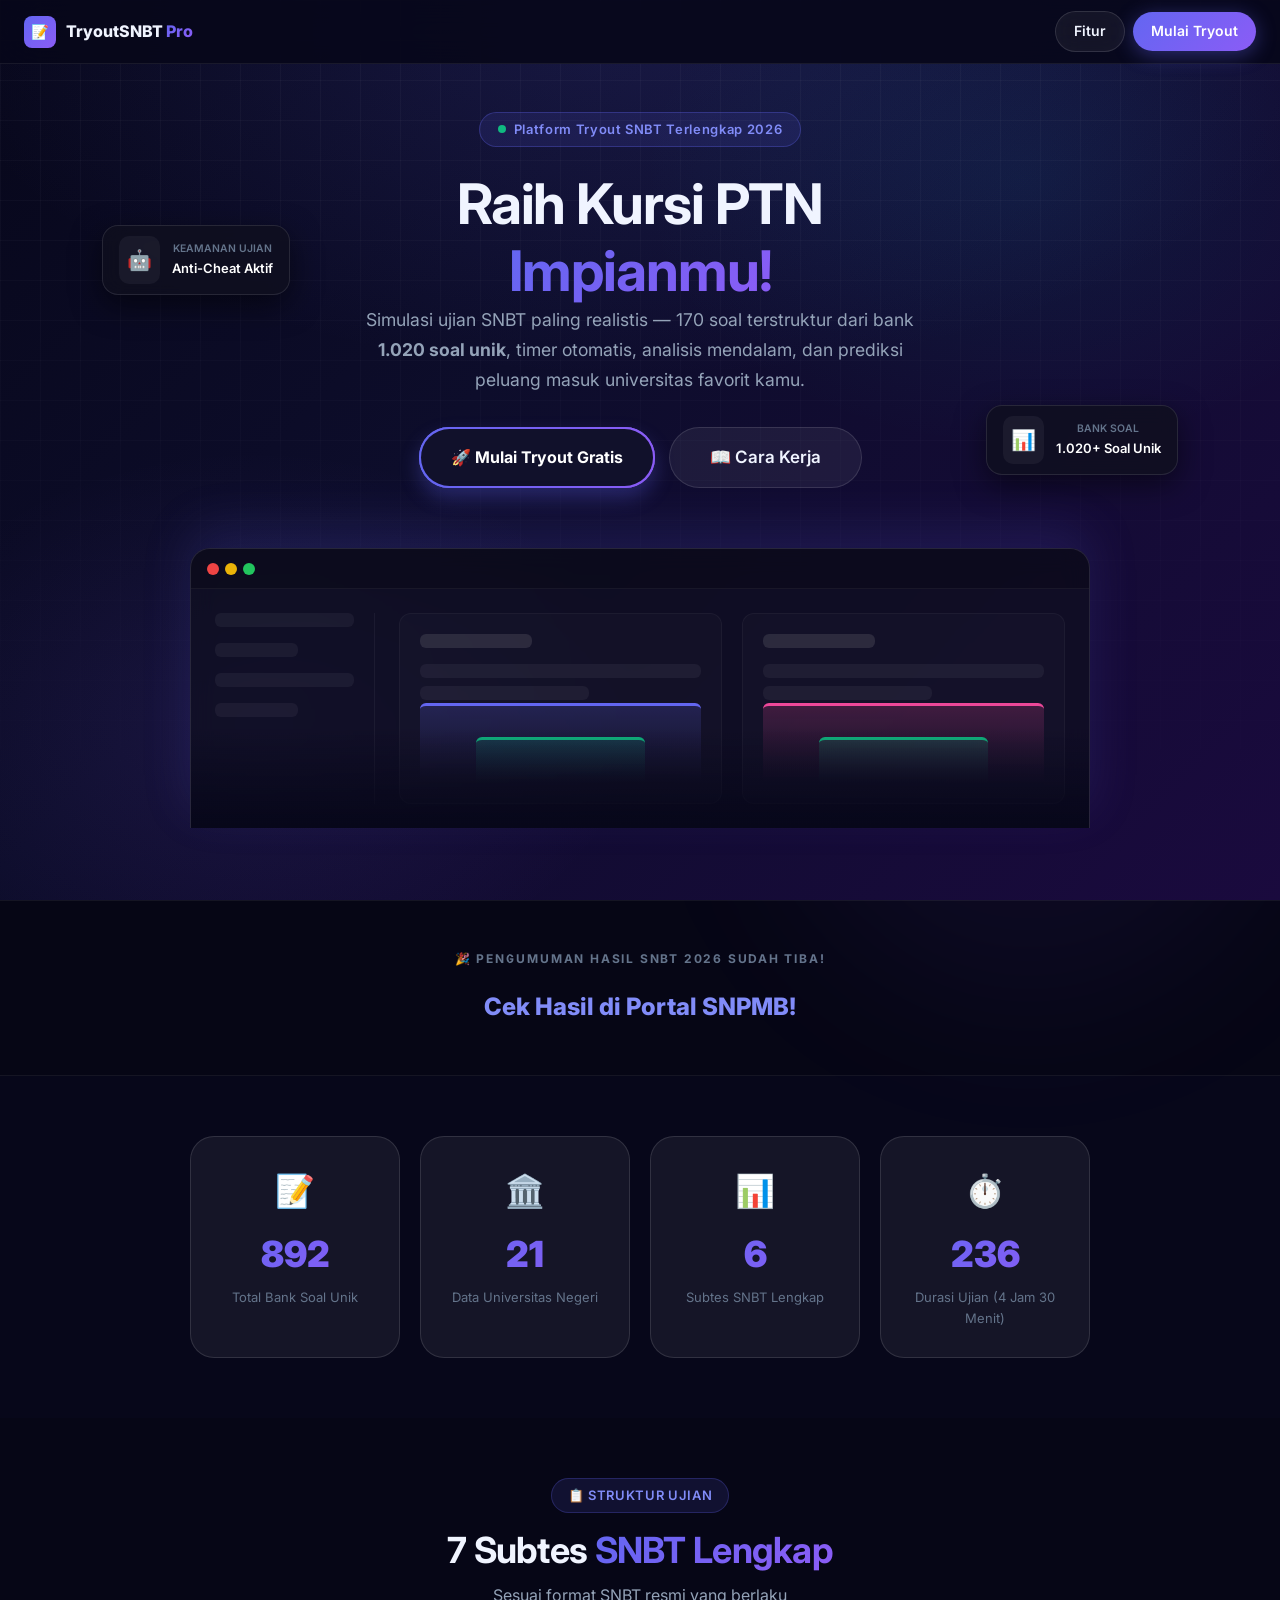
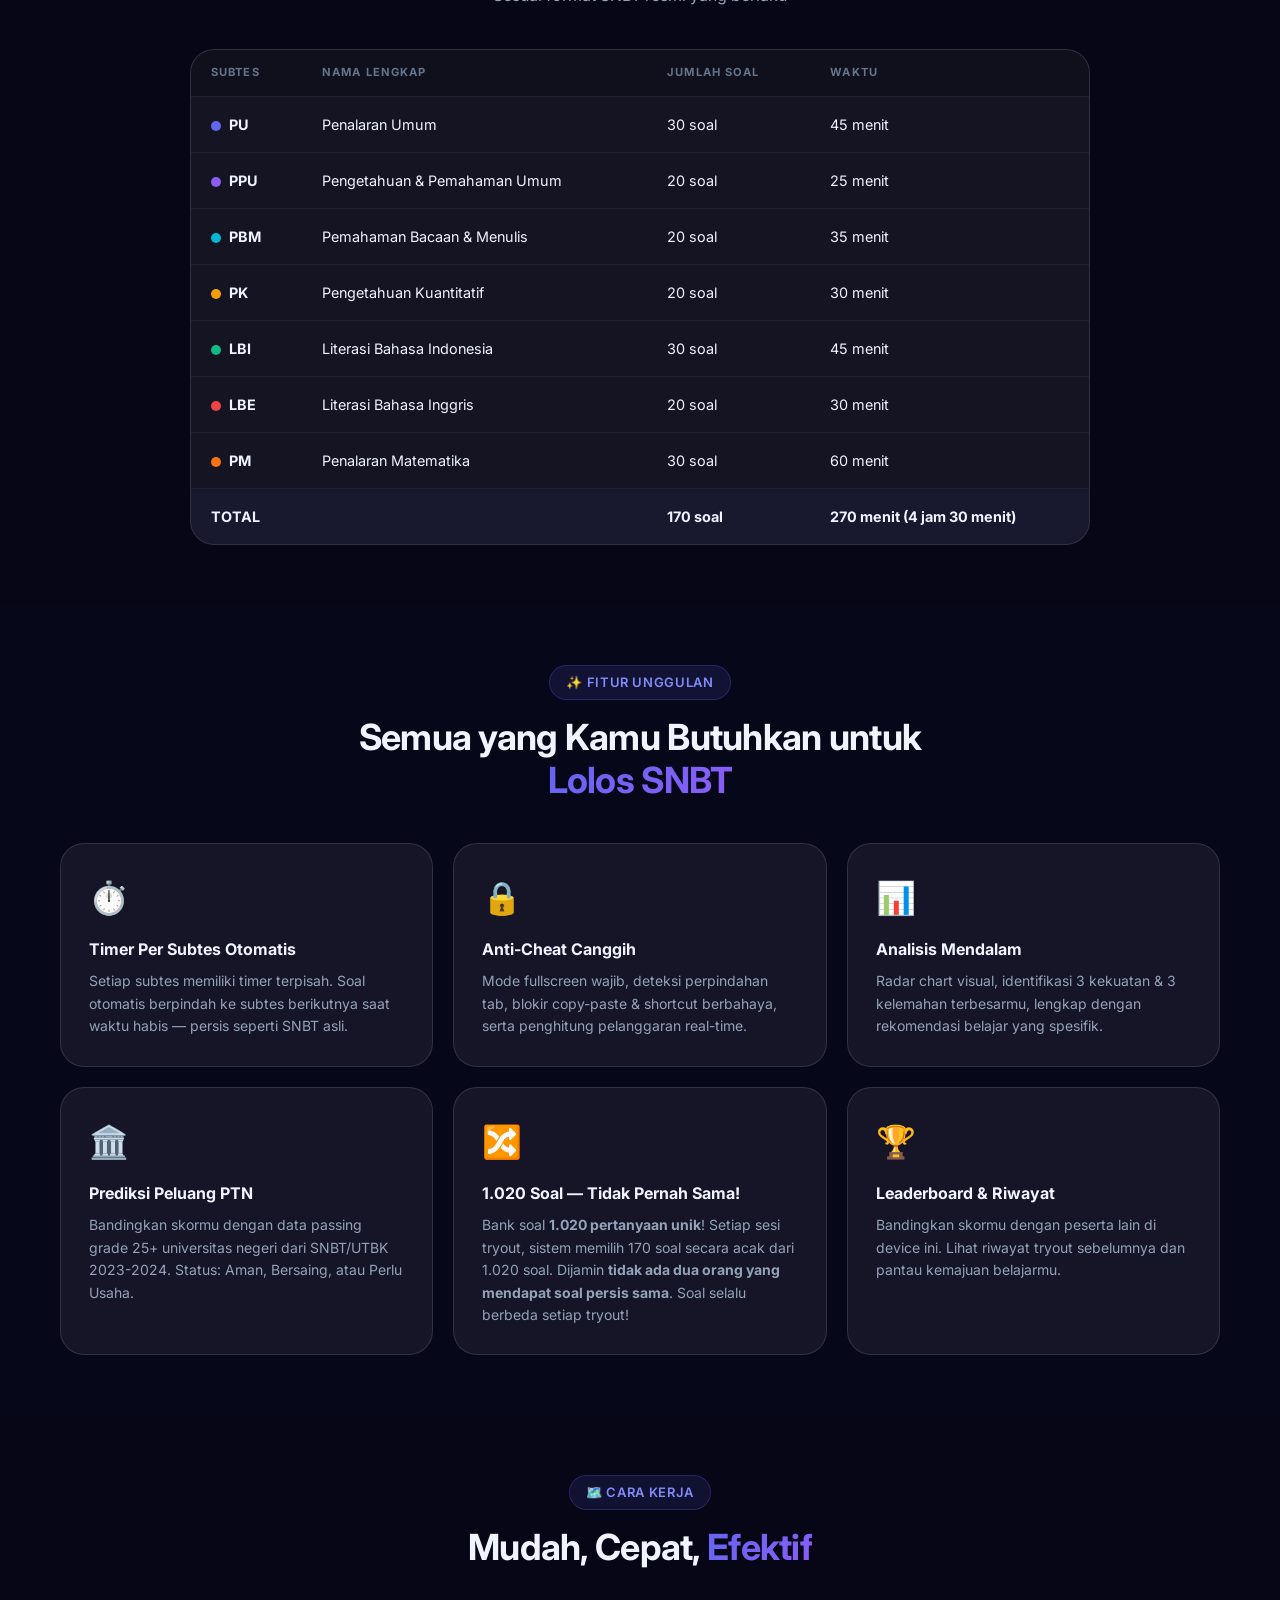
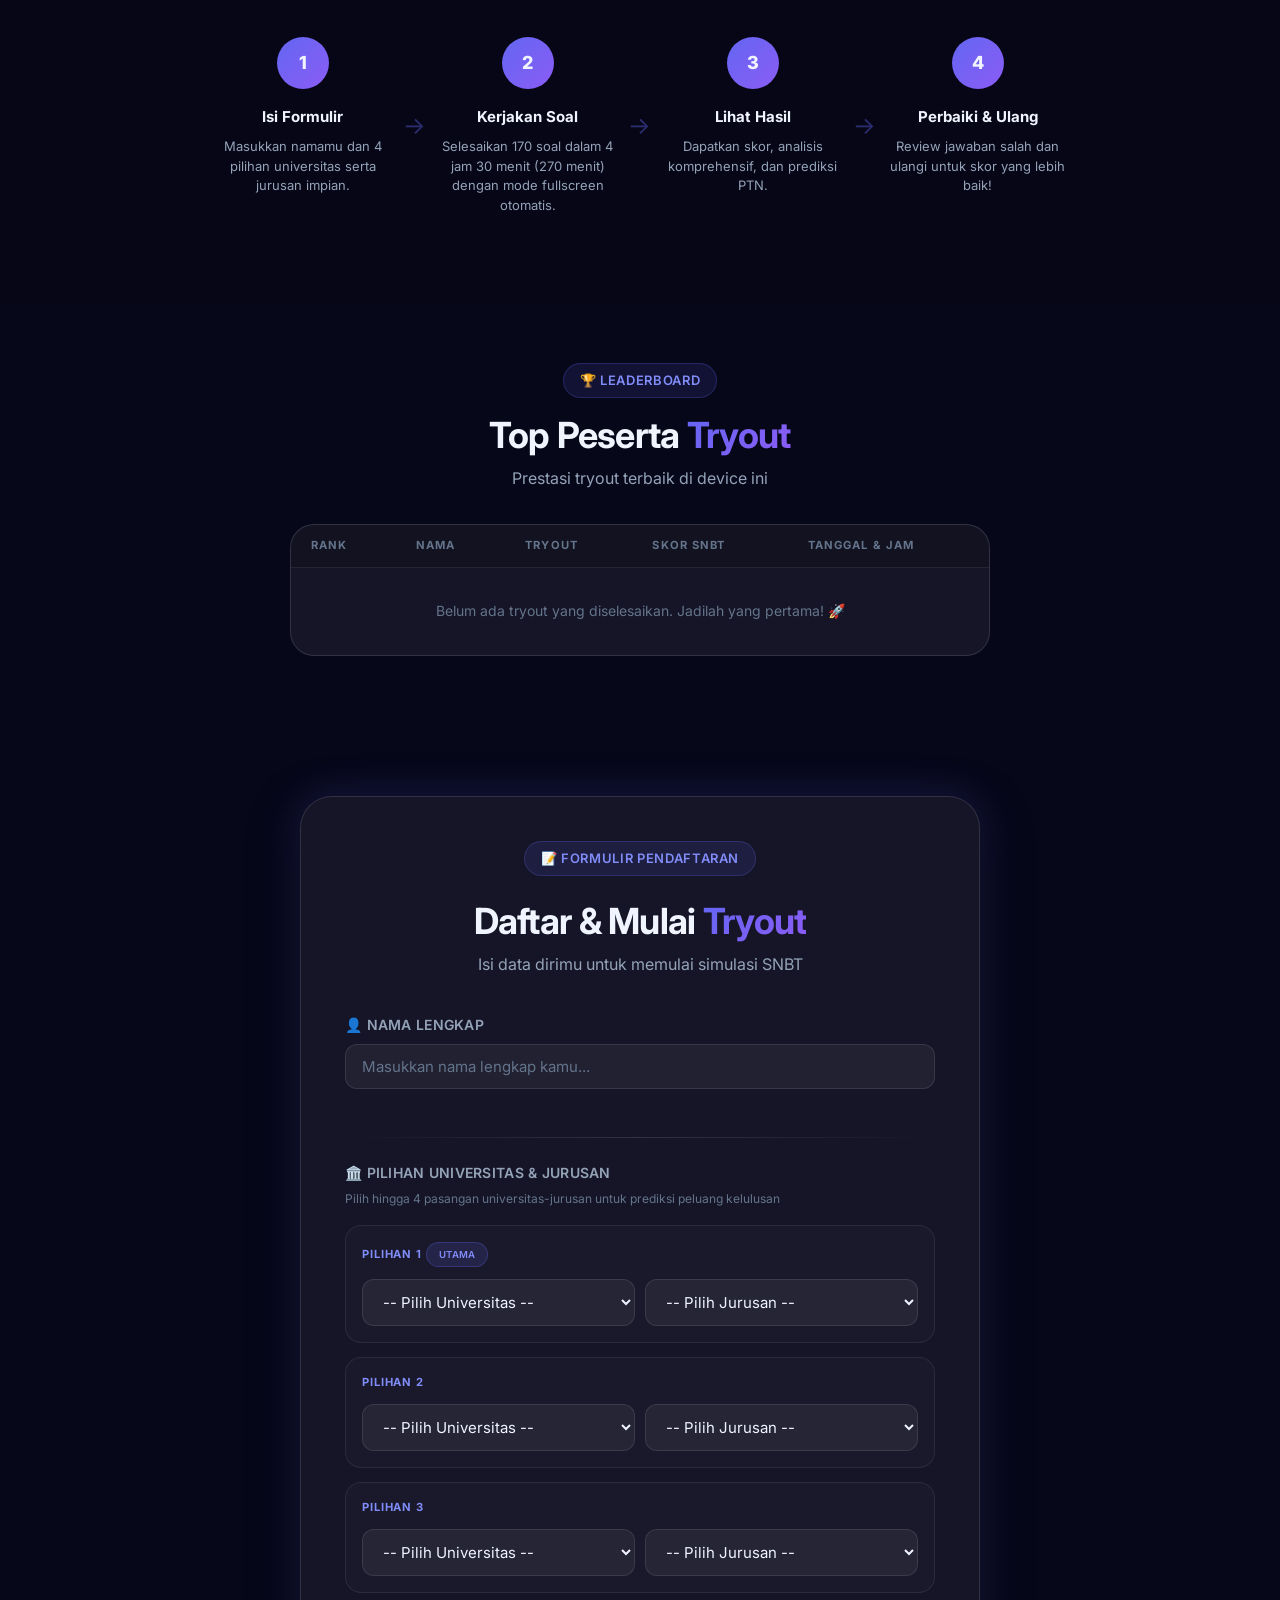
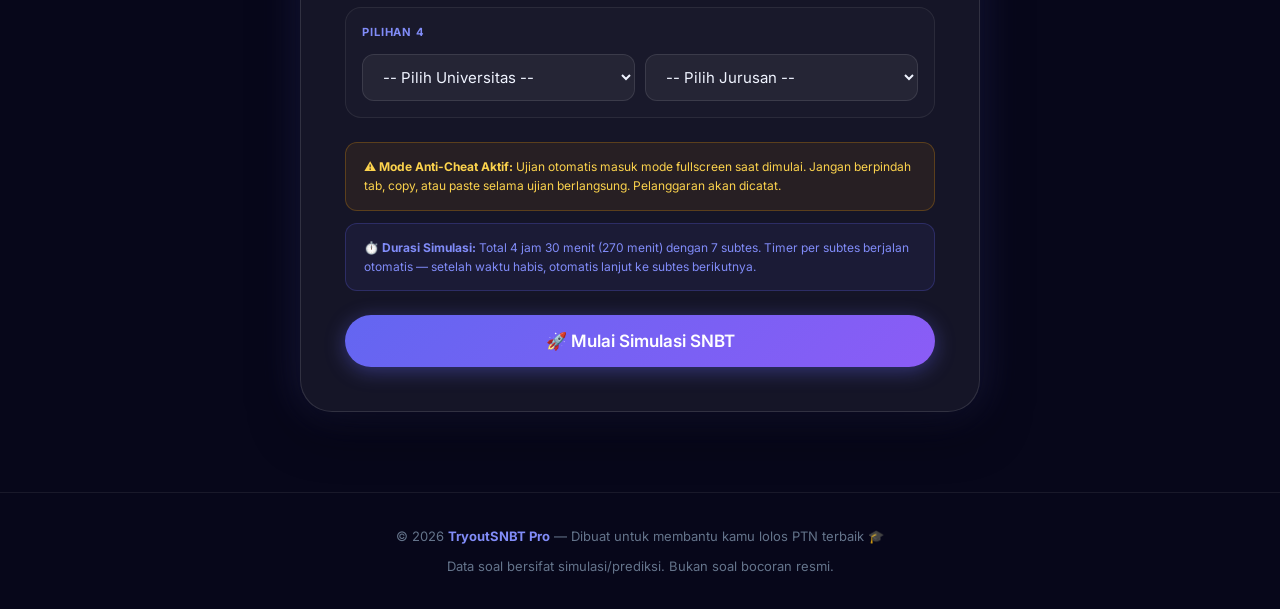
==== commit ab265a32: "update snbt" ====
--- a/exam.html
+++ b/exam.html
@@ -150,11 +150,49 @@
     <canvas id="scratchpad-canvas"></canvas>
   </div>
 
+  <!-- ===== CALCULATOR WIDGET ===== -->
+  <div class="calculator-widget" id="calculator-widget">
+    <div class="calc-header" id="calc-drag-handle">
+      <div class="calc-header-title"><span>🔢</span> Kalkulator</div>
+      <button class="calc-close-btn" onclick="toggleCalculator()" title="Tutup">✕</button>
+    </div>
+    <div class="calc-display">
+      <div class="calc-expression" id="calc-expression"></div>
+      <div class="calc-result" id="calc-result">0</div>
+    </div>
+    <div class="calc-grid">
+      <button class="calc-btn clear" onclick="calcAction('AC')">AC</button>
+      <button class="calc-btn func" onclick="calcAction('toggle')">±</button>
+      <button class="calc-btn func" onclick="calcAction('backspace')">⌫</button>
+      <button class="calc-btn operator" onclick="calcAction('op','÷')">÷</button>
+
+      <button class="calc-btn" onclick="calcAction('num','7')">7</button>
+      <button class="calc-btn" onclick="calcAction('num','8')">8</button>
+      <button class="calc-btn" onclick="calcAction('num','9')">9</button>
+      <button class="calc-btn operator" onclick="calcAction('op','×')">×</button>
+
+      <button class="calc-btn" onclick="calcAction('num','4')">4</button>
+      <button class="calc-btn" onclick="calcAction('num','5')">5</button>
+      <button class="calc-btn" onclick="calcAction('num','6')">6</button>
+      <button class="calc-btn operator" onclick="calcAction('op','−')">−</button>
+
+      <button class="calc-btn" onclick="calcAction('num','1')">1</button>
+      <button class="calc-btn" onclick="calcAction('num','2')">2</button>
+      <button class="calc-btn" onclick="calcAction('num','3')">3</button>
+      <button class="calc-btn operator" onclick="calcAction('op','+')">+</button>
+
+      <button class="calc-btn zero" onclick="calcAction('num','0')">0</button>
+      <button class="calc-btn" onclick="calcAction('num','.')">.</button>
+      <button class="calc-btn equals" onclick="calcAction('equals')">=</button>
+    </div>
+  </div>
+
   <!-- ===== FOOTER ===== -->
   <footer class="exam-footer">
     <div class="footer-nav">
       <button class="btn btn-secondary btn-sm" onclick="prevQuestion()">← Sebelumnya</button>
       <button class="btn btn-secondary btn-sm" id="toggle-scratchpad-btn" onclick="toggleScratchpad()" style="margin-left: 10px; border-color: rgba(99,102,241,0.5); color: #818cf8;">✏️ Oret-oretan</button>
+      <button class="calc-toggle-btn" id="calc-toggle-btn" onclick="toggleCalculator()">🔢 Kalkulator</button>
     </div>
 
     <div class="footer-progress-info" id="footer-progress">
--- a/css/style.css
+++ b/css/style.css
@@ -69,6 +69,8 @@
 html {
   scroll-behavior: smooth;
   -webkit-font-smoothing: antialiased;
+  overflow-x: hidden;
+  width: 100%;
 }
 
 body {
@@ -78,6 +80,7 @@
   min-height: 100vh;
   line-height: 1.6;
   overflow-x: hidden;
+  width: 100%;
 }
 
 a {
--- a/css/exam.css
+++ b/css/exam.css
@@ -660,6 +660,276 @@
   touch-action: none; /* Prevent native scrolling when drawing */
 }
 
+/* ===== Calculator Widget ===== */
+.calc-toggle-btn {
+  background: rgba(249, 115, 22, 0.1);
+  border: 1.5px solid rgba(249, 115, 22, 0.4);
+  color: #fb923c;
+  padding: 10px 20px;
+  border-radius: 10px;
+  font-size: 0.875rem;
+  font-weight: 600;
+  cursor: pointer;
+  transition: var(--transition-fast);
+  font-family: var(--font);
+  display: flex;
+  align-items: center;
+  gap: 6px;
+}
+.calc-toggle-btn:hover { background: rgba(249, 115, 22, 0.2); border-color: rgba(249, 115, 22, 0.7); }
+.calc-toggle-btn.active { background: rgba(249, 115, 22, 0.25); border-color: #f97316; color: #fdba74; }
+
+.calculator-widget {
+  position: fixed;
+  z-index: 200;
+  width: 290px;
+  background: rgba(15, 15, 35, 0.97);
+  border: 1px solid rgba(255, 255, 255, 0.12);
+  border-radius: 18px;
+  box-shadow: 0 20px 60px rgba(0, 0, 0, 0.6), 0 0 40px rgba(99, 102, 241, 0.08);
+  backdrop-filter: blur(20px);
+  overflow: hidden;
+  display: none;
+  flex-direction: column;
+  animation: calcOpen 0.3s cubic-bezier(0.34, 1.56, 0.64, 1);
+  top: 100px;
+  right: 40px;
+}
+
+.calculator-widget.visible { display: flex; }
+
+@keyframes calcOpen {
+  0% { transform: scale(0.8); opacity: 0; }
+  100% { transform: scale(1); opacity: 1; }
+}
+
+.calc-header {
+  display: flex;
+  align-items: center;
+  justify-content: space-between;
+  padding: 10px 16px;
+  background: rgba(0, 0, 0, 0.3);
+  border-bottom: 1px solid rgba(255, 255, 255, 0.06);
+  cursor: grab;
+  user-select: none;
+}
+
+.calc-header:active { cursor: grabbing; }
+
+.calc-header-title {
+  display: flex;
+  align-items: center;
+  gap: 8px;
+  font-size: 0.8rem;
+  font-weight: 700;
+  color: var(--text-secondary);
+  text-transform: uppercase;
+  letter-spacing: 0.06em;
+}
+
+.calc-header-title span { font-size: 1rem; }
+
+.calc-close-btn {
+  width: 24px; height: 24px;
+  border-radius: 6px;
+  border: 1px solid rgba(255,255,255,0.1);
+  background: rgba(255,255,255,0.05);
+  color: var(--text-muted);
+  font-size: 0.75rem;
+  cursor: pointer;
+  display: flex; align-items: center; justify-content: center;
+  transition: var(--transition-fast);
+}
+.calc-close-btn:hover { background: rgba(239, 68, 68, 0.2); color: #f87171; border-color: rgba(239,68,68,0.3); }
+
+.calc-display {
+  padding: 16px 16px 12px;
+  background: rgba(0, 0, 0, 0.15);
+}
+
+.calc-expression {
+  font-size: 0.75rem;
+  color: var(--text-muted);
+  text-align: right;
+  min-height: 18px;
+  font-family: 'Courier New', monospace;
+  overflow: hidden;
+  text-overflow: ellipsis;
+  white-space: nowrap;
+}
+
+.calc-result {
+  font-size: 2rem;
+  font-weight: 800;
+  color: #fff;
+  text-align: right;
+  font-family: 'Courier New', monospace;
+  font-variant-numeric: tabular-nums;
+  overflow: hidden;
+  text-overflow: ellipsis;
+  white-space: nowrap;
+  line-height: 1.2;
+  margin-top: 2px;
+}
+
+.calc-grid {
+  display: grid;
+  grid-template-columns: repeat(4, 1fr);
+  gap: 6px;
+  padding: 12px 16px 16px;
+}
+
+.calc-btn {
+  aspect-ratio: 1.3;
+  border-radius: 10px;
+  border: 1px solid rgba(255, 255, 255, 0.08);
+  background: rgba(255, 255, 255, 0.05);
+  color: #e2e8f0;
+  font-size: 1.1rem;
+  font-weight: 600;
+  cursor: pointer;
+  transition: all 0.15s ease;
+  font-family: var(--font);
+  display: flex;
+  align-items: center;
+  justify-content: center;
+}
+
+.calc-btn:hover { background: rgba(255, 255, 255, 0.1); transform: scale(1.04); }
+.calc-btn:active { transform: scale(0.96); background: rgba(255, 255, 255, 0.15); }
+
+.calc-btn.operator {
+  background: rgba(99, 102, 241, 0.15);
+  border-color: rgba(99, 102, 241, 0.3);
+  color: #a5b4fc;
+}
+.calc-btn.operator:hover { background: rgba(99, 102, 241, 0.25); }
+
+.calc-btn.equals {
+  background: var(--gradient-primary);
+  border-color: rgba(99, 102, 241, 0.5);
+  color: #fff;
+  font-weight: 800;
+}
+.calc-btn.equals:hover { filter: brightness(1.15); }
+
+.calc-btn.clear {
+  background: rgba(239, 68, 68, 0.12);
+  border-color: rgba(239, 68, 68, 0.25);
+  color: #f87171;
+  font-size: 0.85rem;
+}
+.calc-btn.clear:hover { background: rgba(239, 68, 68, 0.22); }
+
+.calc-btn.func {
+  background: rgba(255, 255, 255, 0.03);
+  border-color: rgba(255, 255, 255, 0.06);
+  color: var(--text-secondary);
+  font-size: 0.9rem;
+}
+.calc-btn.func:hover { background: rgba(255, 255, 255, 0.08); }
+
+.calc-btn.zero { grid-column: span 2; aspect-ratio: auto; padding: 12px 0; }
+
+/* ===== Fill-in Answer Input ===== */
+.fill-in-container {
+  margin-bottom: 20px;
+}
+
+.fill-in-label {
+  font-size: 0.75rem;
+  font-weight: 700;
+  text-transform: uppercase;
+  letter-spacing: 0.08em;
+  color: var(--primary-light);
+  margin-bottom: 10px;
+  display: flex;
+  align-items: center;
+  gap: 8px;
+}
+
+.fill-in-label .fill-in-badge {
+  background: rgba(249, 115, 22, 0.15);
+  border: 1px solid rgba(249, 115, 22, 0.3);
+  color: #fb923c;
+  padding: 2px 8px;
+  border-radius: 6px;
+  font-size: 0.65rem;
+  font-weight: 700;
+}
+
+.fill-in-input-wrapper {
+  display: flex;
+  gap: 10px;
+  align-items: stretch;
+}
+
+.fill-in-input {
+  flex: 1;
+  padding: 16px 20px;
+  border: 2px solid rgba(255, 255, 255, 0.1);
+  border-radius: 14px;
+  background: rgba(255, 255, 255, 0.04);
+  color: #fff;
+  font-size: 1.25rem;
+  font-weight: 700;
+  font-family: 'Courier New', monospace;
+  font-variant-numeric: tabular-nums;
+  letter-spacing: 0.05em;
+  outline: none;
+  transition: all 0.2s ease;
+}
+
+.fill-in-input::placeholder {
+  color: rgba(255, 255, 255, 0.2);
+  font-weight: 400;
+  font-size: 0.95rem;
+  font-family: var(--font);
+}
+
+.fill-in-input:focus {
+  border-color: var(--primary);
+  background: rgba(99, 102, 241, 0.06);
+  box-shadow: 0 0 0 3px rgba(99, 102, 241, 0.15), 0 4px 20px rgba(99, 102, 241, 0.1);
+}
+
+.fill-in-input.has-value {
+  border-color: rgba(16, 185, 129, 0.5);
+  background: rgba(16, 185, 129, 0.05);
+}
+
+.fill-in-save-btn {
+  padding: 16px 24px;
+  border: 2px solid rgba(16, 185, 129, 0.4);
+  border-radius: 14px;
+  background: rgba(16, 185, 129, 0.1);
+  color: #34d399;
+  font-size: 0.875rem;
+  font-weight: 700;
+  cursor: pointer;
+  transition: all 0.2s ease;
+  font-family: var(--font);
+  white-space: nowrap;
+  display: flex;
+  align-items: center;
+  gap: 6px;
+}
+
+.fill-in-save-btn:hover {
+  background: rgba(16, 185, 129, 0.2);
+  border-color: rgba(16, 185, 129, 0.7);
+  transform: translateY(-1px);
+}
+
+.fill-in-hint {
+  font-size: 0.75rem;
+  color: var(--text-muted);
+  margin-top: 8px;
+  display: flex;
+  align-items: center;
+  gap: 6px;
+}
+
 /* ===== Responsive ===== */
 @media (max-width: 900px) {
   .exam-wrapper {
